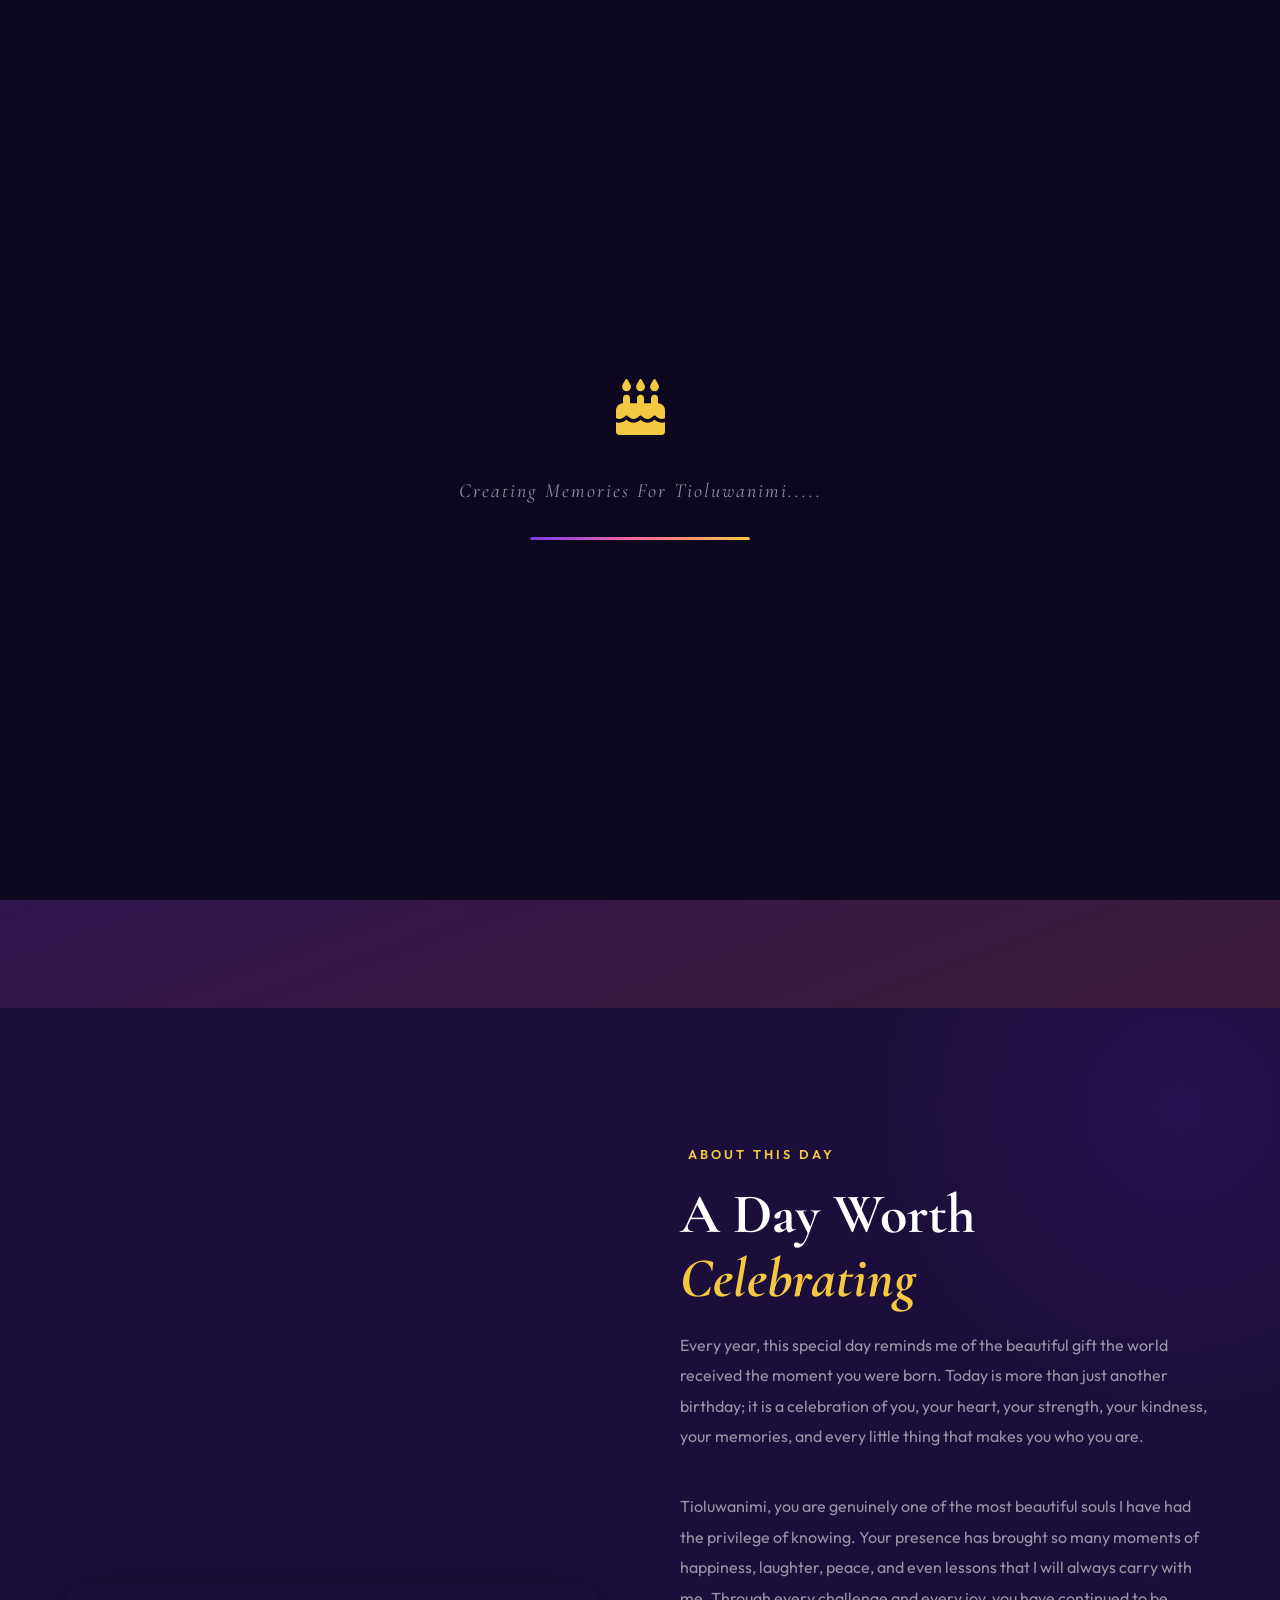
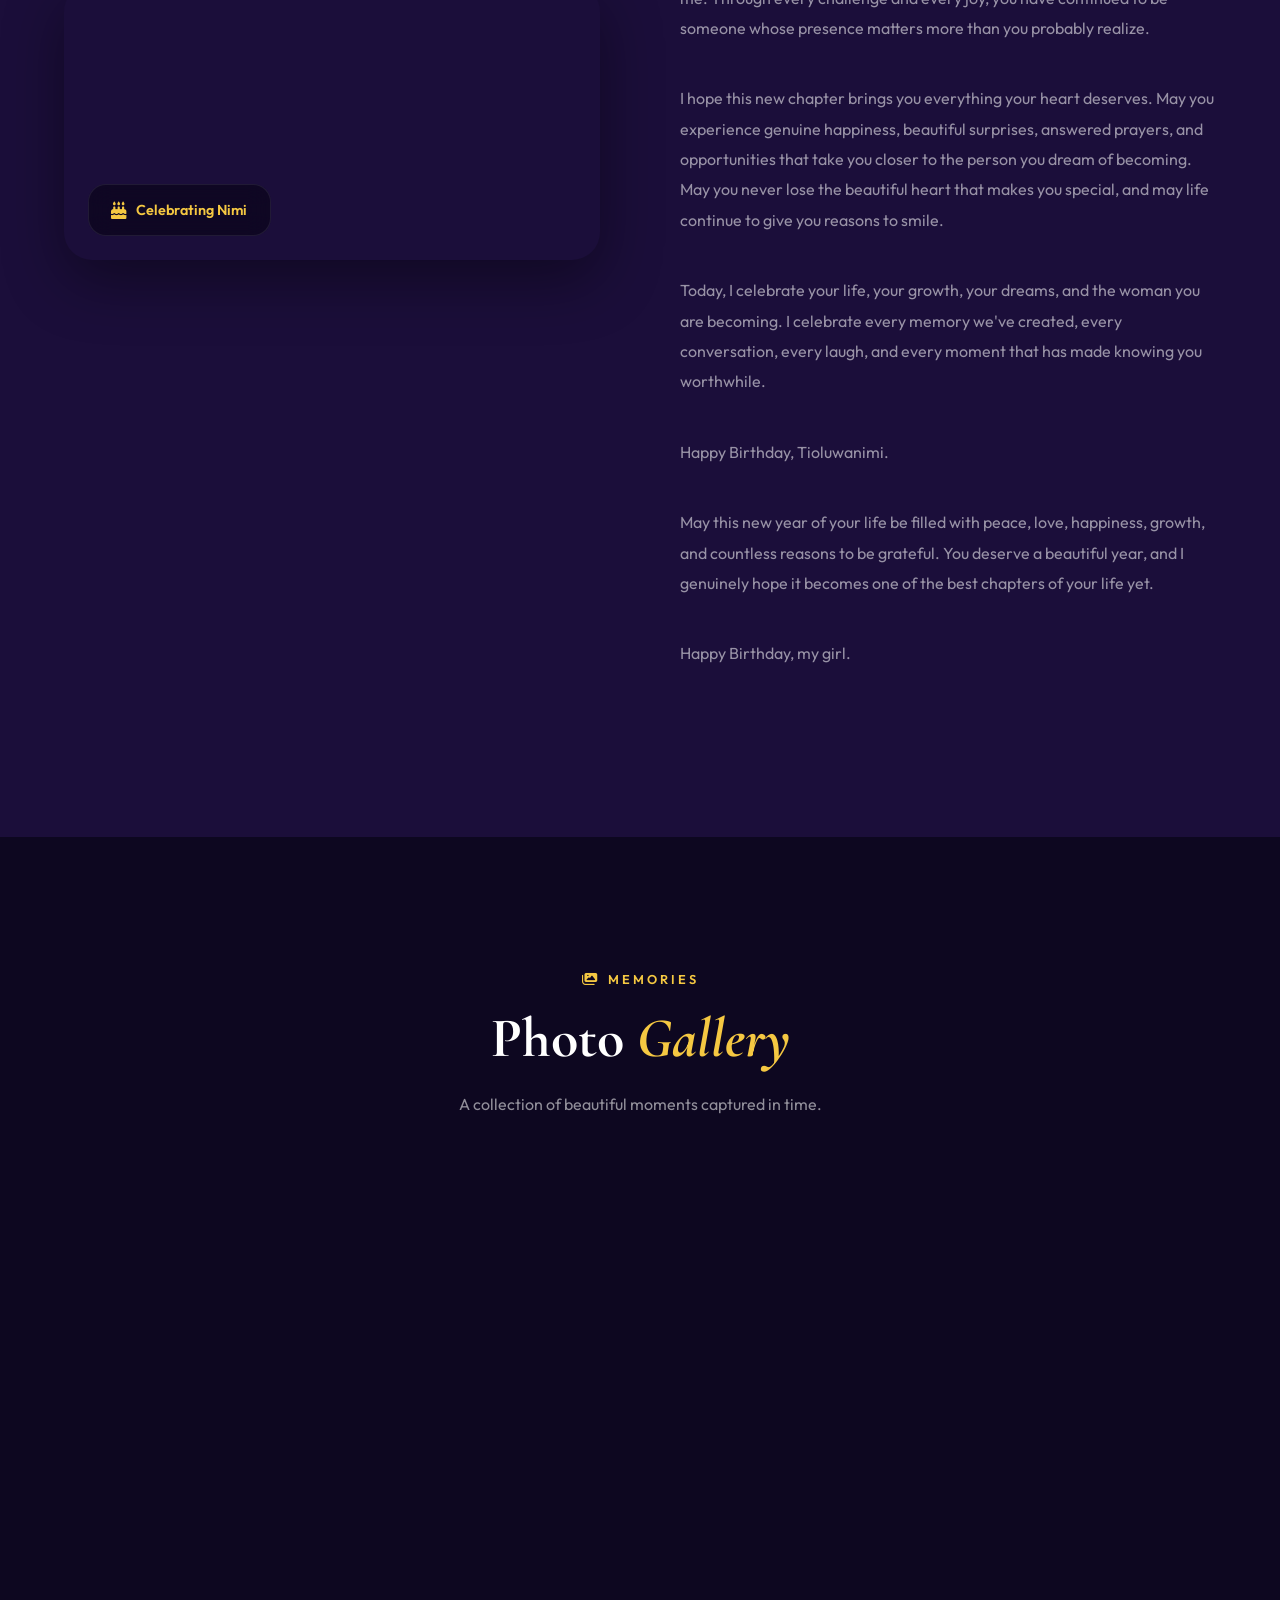
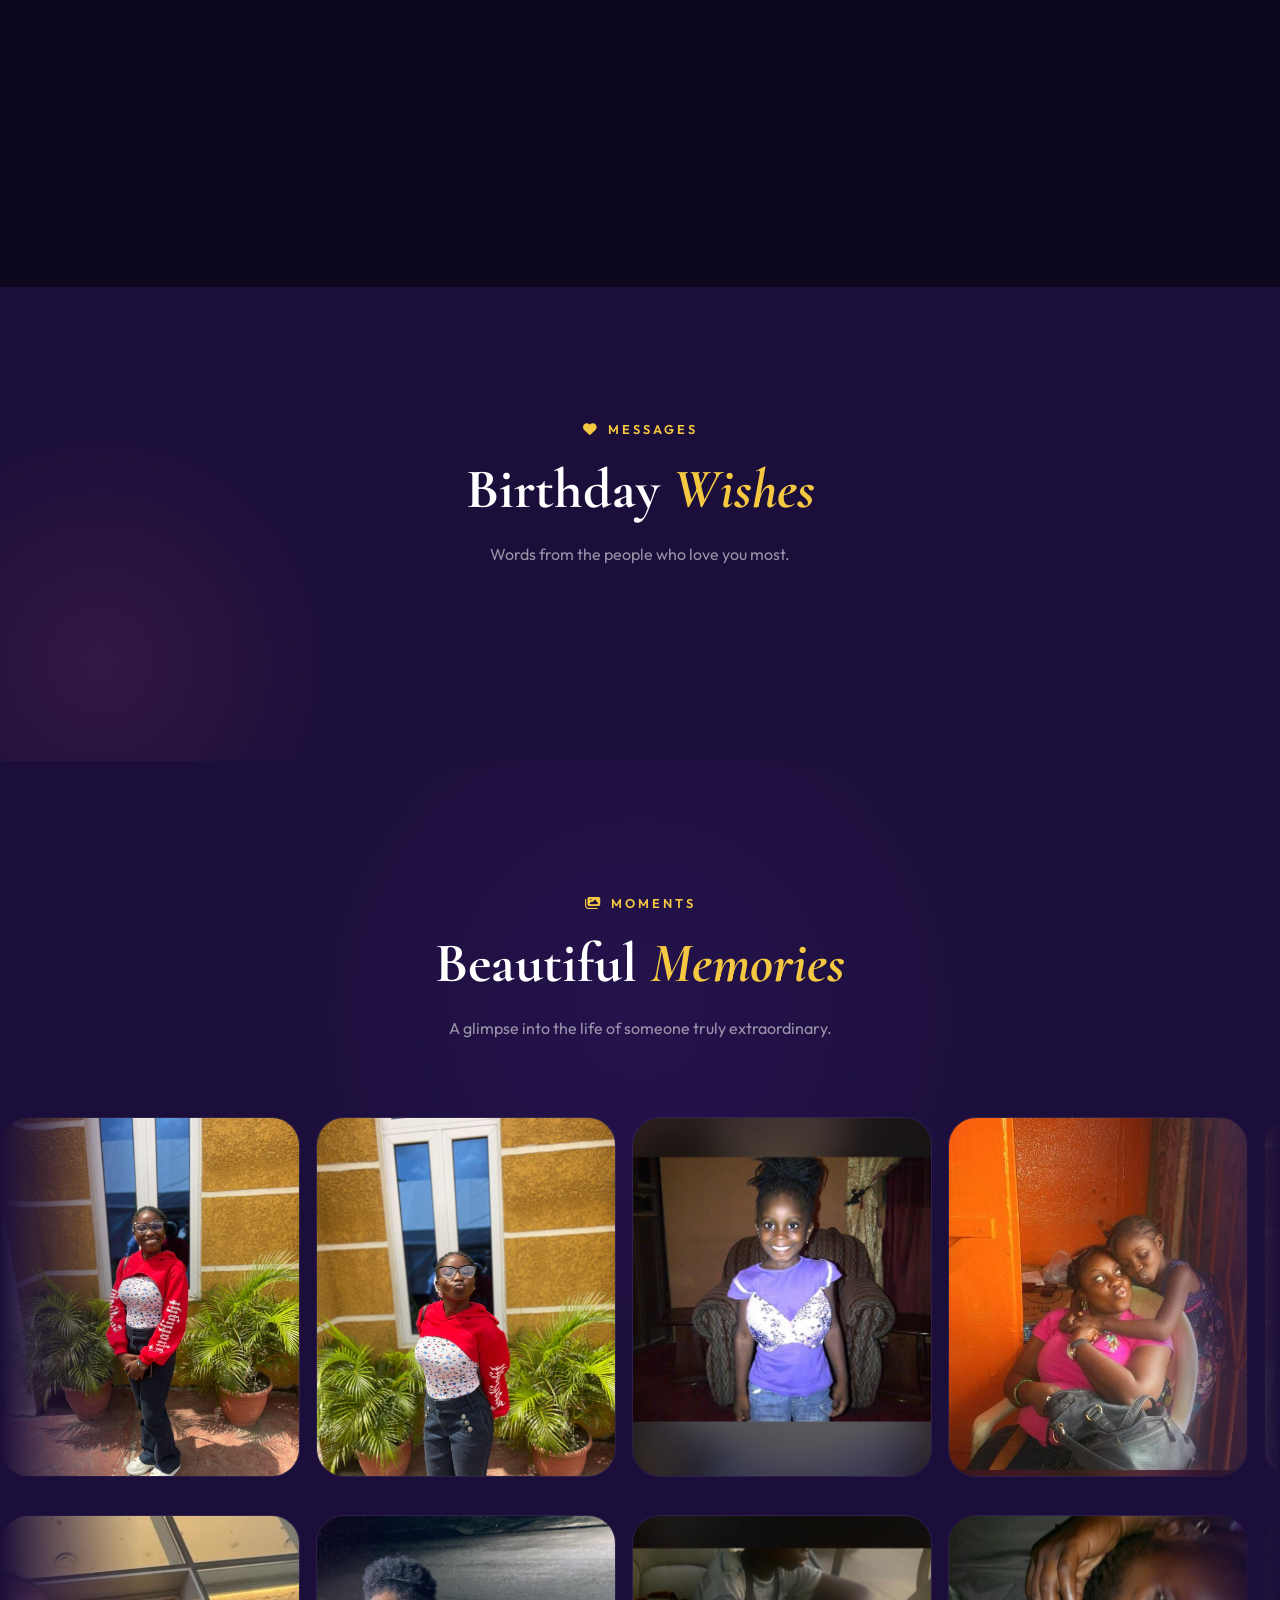
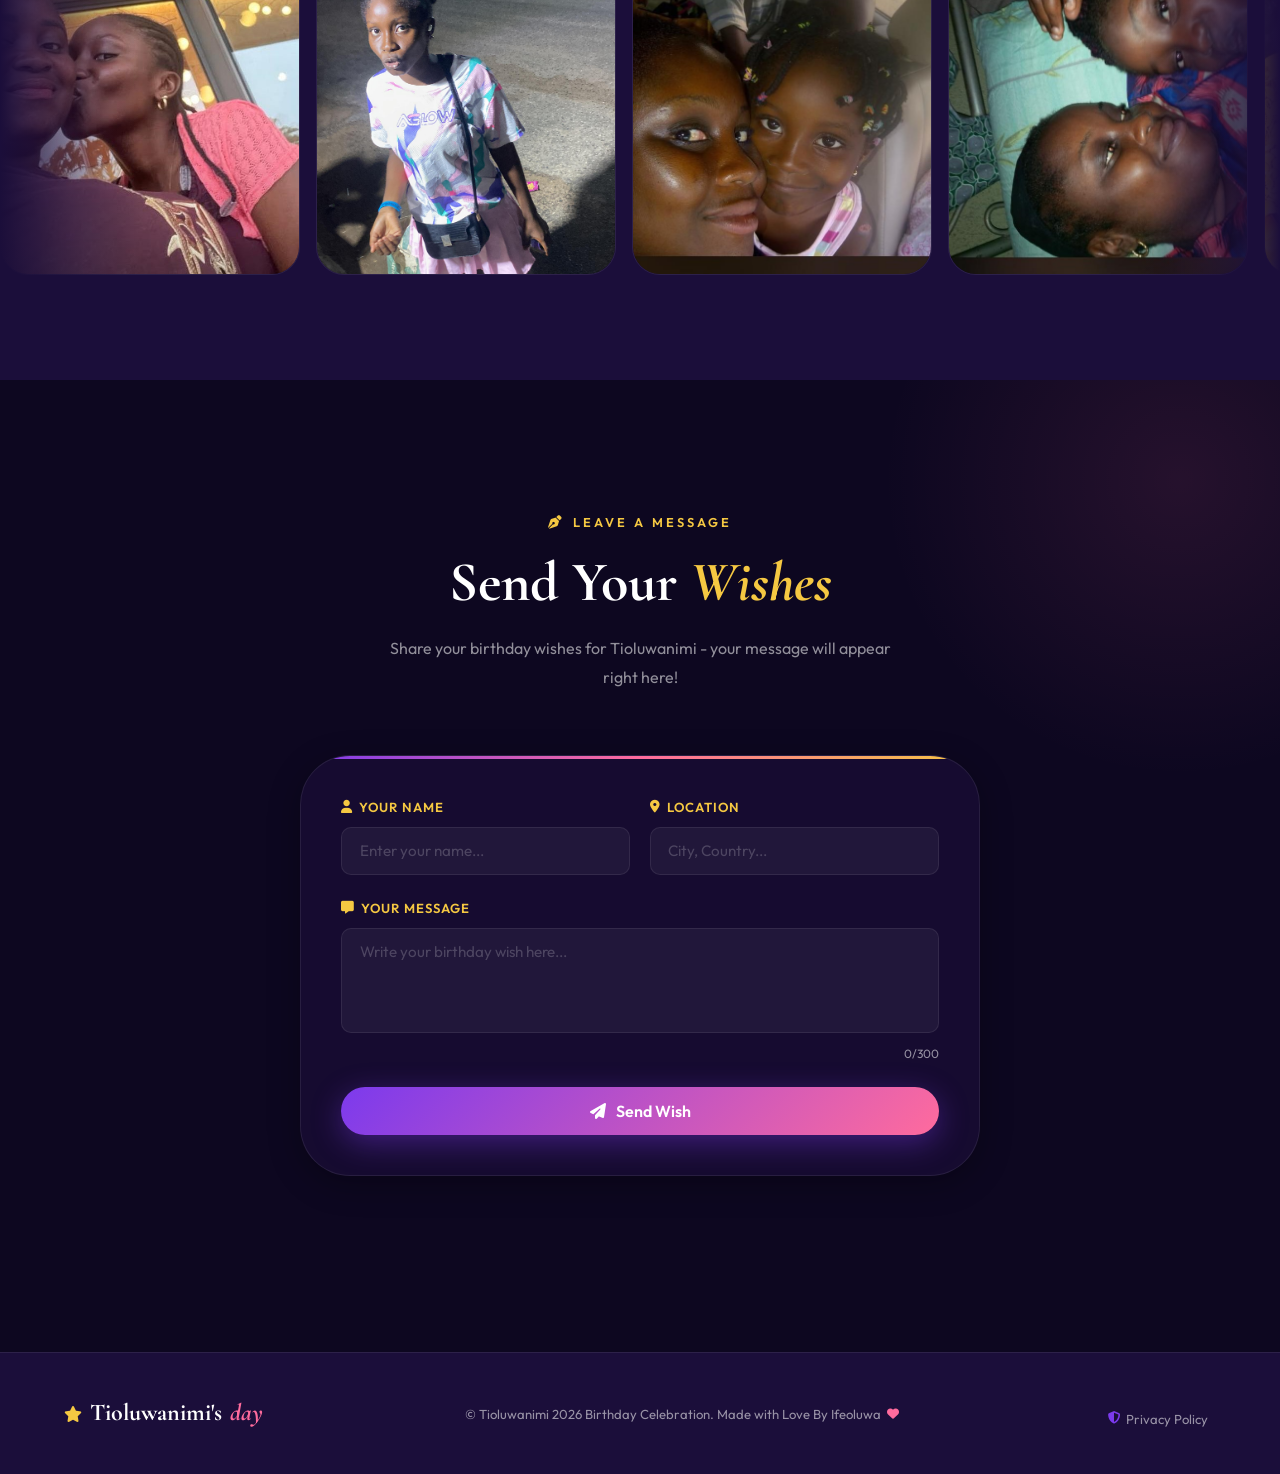
==== index.html @ ea1a3b4f "Initial commit - Tioluwanimi HBD site" ====
﻿<!DOCTYPE html>
<html lang="en">
  <head>
    <meta charset="UTF-8" />
    <meta name="viewport" content="width=device-width, initial-scale=1.0" />
    <title>Happy Birthday Ayinke</title>

    <!-- Google Fonts -->
    <link rel="preconnect" href="https://fonts.googleapis.com" />
    <link rel="preconnect" href="https://fonts.gstatic.com" crossorigin />
    <link
      href="https://fonts.googleapis.com/css2?family=Cormorant+Garamond:ital,wght@0,300;0,400;0,600;0,700;1,400;1,600&family=Outfit:wght@300;400;500;600;700&display=swap"
      rel="stylesheet"
    />

    <!-- Font Awesome Icons -->
    <link
      rel="stylesheet"
      href="https://cdnjs.cloudflare.com/ajax/libs/font-awesome/6.5.1/css/all.min.css"
    />

    <!-- Your CSS -->
    <link rel="stylesheet" href="style.css" />
  </head>

  <body>

    <!-- ============================================================
         SECRET MESSAGE MODAL
    ============================================================ -->
    <div class="secret-backdrop" id="secretBackdrop" onclick="closeSecretModal()"></div>

    <!-- ============================================================
         PRIVACY POLICY MODAL
    ============================================================ -->
    <div class="secret-backdrop" id="privacyBackdrop" onclick="closePrivacyModal()"></div>

    <div class="privacy-modal" id="privacyModal" role="dialog" aria-modal="true" aria-label="Privacy Policy">
      <button class="secret-close" onclick="closePrivacyModal()" aria-label="Close Privacy Policy">
        <i class="fa-solid fa-xmark"></i>
      </button>

      <div class="privacy-header">
        <div class="privacy-icon">
          <i class="fa-solid fa-shield-halved"></i>
        </div>
        <h2 class="privacy-title">Privacy Policy</h2>
        <p class="privacy-subtitle">Last updated: June 9, 2025</p>
      </div>

      <div class="privacy-body">

        <div class="privacy-section">
          <p>This Privacy Policy describes how <strong>Tioluwanimi</strong> ("we") collects, uses, and protects your data on our website <a href="https://motunrayoonifade.netlify.app/" target="_blank" rel="noopener noreferrer">https://motunrayoonifade.netlify.app/</a>.</p>
        </div>

        <div class="privacy-section">
          <h3><i class="fa-solid fa-database"></i> 1. Data We Collect</h3>
          <p>We collect the following data: <strong>Name, Email, IP Address, Cookies.</strong></p>
        </div>

        <div class="privacy-section">
          <h3><i class="fa-solid fa-chart-bar"></i> 2. Use of Data</h3>
          <p>Collected data is used to provide services, improve the website, and for analytics purposes.</p>
        </div>

        <div class="privacy-section">
          <h3><i class="fa-solid fa-shield-halved"></i> 3. Data Protection</h3>
          <p>We implement technical and organizational measures to protect your data.</p>
        </div>

        <div class="privacy-section">
          <h3><i class="fa-solid fa-handshake"></i> 4. Sharing Data with Third Parties</h3>
          <p>We do not share your data with third parties, except as required by law.</p>
        </div>

        <div class="privacy-section">
          <h3><i class="fa-solid fa-user-shield"></i> 5. Your Rights</h3>
          <p>You may request access, correction, or deletion of your data by contacting us at: <a href="mailto:onifadeoluwademilade2006@gmail.com">onifadeoluwademilade2006@gmail.com</a>.</p>
        </div>

        <div class="privacy-section">
          <h3><i class="fa-solid fa-envelope"></i> 6. Contact Us</h3>
          <p>If you have any questions, please contact us at: <a href="mailto:onifadeoluwademilade2006@gmail.com">onifadeoluwademilade2006@gmail.com</a>.</p>
        </div>

      </div>

      <div class="privacy-footer">
        <button class="btn-primary" onclick="closePrivacyModal()">
          <i class="fa-solid fa-check"></i> I Understand
        </button>
      </div>
    </div>

    <div class="secret-modal" id="secretModal">

      <!-- Step 1 - Password Screen -->
      <div class="secret-step" id="stepPassword">
        <button class="secret-close" onclick="closeSecretModal()">
          <i class="fa-solid fa-xmark"></i>
        </button>

        <div class="secret-lock-icon">
          <i class="fa-solid fa-lock"></i>
        </div>

        <h3 class="secret-title">Secret Message</h3>
        <p class="secret-subtitle">
          This message is protected. Enter the password to reveal it.
        </p>

        <div class="secret-input-group">
          <div class="secret-input-wrapper">
            <i class="fa-solid fa-key"></i>
            <input
              type="password"
              id="passwordInput"
              class="secret-input"
              placeholder="Enter password..."
              onkeydown="if(event.key==='Enter') checkPassword()"
            />
            <button class="toggle-pw" id="togglePw" onclick="togglePassword()">
              <i class="fa-solid fa-eye" id="eyeIcon"></i>
            </button>
          </div>
          <p class="secret-error" id="secretError">
            <i class="fa-solid fa-circle-exclamation"></i> Incorrect password. Try again.<br/>
            <i class="fa-solid fa-lightbulb" style="color:var(--gold);font-size:0.8rem;"></i>
            <em style="font-size:0.82rem;color:rgba(255,255,255,0.55);">Hint: A very sweet name for a very sweet Girl <i class="fa-solid fa-face-grin-squint-tears"></i> <i class="fa-solid fa-heart" style="color:var(--gold);"></i></em>
          </p>
        </div>

        <button class="btn-primary secret-submit" onclick="checkPassword()">
          <i class="fa-solid fa-unlock"></i> Unlock Message
        </button>
      </div>

      <!-- Step 2 - Message Screen -->
      <div class="secret-step hidden" id="stepMessage">
        <button class="secret-close" onclick="closeSecretModal()">
          <i class="fa-solid fa-xmark"></i>
        </button>

        <div class="secret-confetti" id="confettiArea"></div>

        <div class="secret-unlocked-icon">
          <i class="fa-solid fa-lock-open"></i>
        </div>

        <p class="secret-from">
          <i class="fa-solid fa-star"></i> A Message Just For You
        </p>

        <h2 class="secret-message-title">Happy Birthday, Tioluwanimi ❤️</h2>

        <div class="secret-divider"></div>

        <p class="secret-message-body">
          Tioluwanimi,
        </p>

        <p class="secret-message-body">
          I don't know if you'll ever fully understand how much you mean to me, but I hope you do someday.
        </p>

        <p class="secret-message-body">
          Today is your birthday, and despite everything that may have changed between us, I couldn't let this day pass without saying something. You are still someone incredibly important to me, and the memories we've created together will always have a special place in my heart.
        </p>

        <p class="secret-message-body">
          I know things aren't exactly where I would want them to be right now. Maybe you don't want to talk to me, maybe you need your space, and I respect that. I won't pretend that it doesn't hurt, because it does. But even through all of that, one thing hasn't changed: I still care about you deeply.
        </p>

        <p class="secret-message-body">
          I still find myself hoping you're okay. I still want to see you happy. I still pray that things work out for you, that your dreams come true, and that this new chapter of your life brings you peace, growth, and beautiful moments.
        </p>

        <p class="secret-message-body">
          I miss the person I could talk to about everything. I miss the random conversations, the laughter, the little moments that probably didn't seem like much at the time. But looking back, those little moments are some of the ones I treasure most.
        </p>

        <p class="secret-message-body">
          I don't know what the future holds for us, and I'm not writing this expecting anything from you. I just wanted you to know that what I felt for you was real, and honestly, a part of me still loves you.
        </p>

        <p class="secret-message-body">
          Maybe someday things will make more sense. Maybe we'll find our way back to talking. Maybe life will take us in completely different directions. Whatever happens, I'll always be grateful that I met you and that, for a while, I got to call you mine.
        </p>

        <p class="secret-message-body">
          So today, forget everything else for a moment and just celebrate you.
        </p>

        <p class="secret-message-body">
          May God bless you with good health, peace of mind, genuine happiness, success, and everything you've been praying for. May you grow into the woman you've always wanted to become, and may this new year of your life be kinder to you than the last.
        </p>

        <p class="secret-message-body">
          Happy Birthday, Tioluwanimi. ❤️
        </p>

        <p class="secret-message-body">
          I hope you smile a lot today.<br/>
          I hope you feel loved.<br/>
          I hope you feel appreciated.<br/>
          And I hope, even for a moment, you remember that somewhere out here, there is someone who genuinely wishes the very best for you.
        </p>

        <p class="secret-message-body">
          Happy birthday, birthday girl. ❤️
        </p>

        <div class="secret-signature">
          <i class="fa-solid fa-heart"></i>
          <span>With love, always. Ife</span>
        </div>

        <button class="btn-primary secret-relock" onclick="closeSecretModal()">
          <i class="fa-solid fa-door-open"></i> Close Message
        </button>
      </div>

    </div>

    <!-- ============================================================
         LOADER
    ============================================================ -->
    <div id="loader">
      <div class="loader-icon">
        <i class="fa-solid fa-cake-candles"></i>
      </div>
      <p class="loader-text">Creating Memories For Tioluwanimi.....</p>
      <div class="loader-bar">
        <div class="loader-bar-fill"></div>
      </div>
    </div>

    <!-- ============================================================
         NAVBAR
    ============================================================ -->
    <nav id="navbar">
      <a href="#hero" class="nav-logo">
        <i class="fa-solid fa-star"></i> Tioluwanimi's <span>Birthday</span>
      </a>

      <ul class="nav-links">
        <li><a href="#hero">Home</a></li>
        <li><a href="#about">About</a></li>
        <li><a href="#gallery">Gallery</a></li>
        <li><a href="#wishes">Wishes</a></li>
        <li><a href="#gifts">Memories</a></li>
        <li><a href="#send-wish">Send Wish</a></li>

      </ul>

      <button class="hamburger" id="hamburger" aria-label="Open Menu">
        <span></span>
        <span></span>
        <span></span>
      </button>
    </nav>

    <!-- Mobile Menu -->
    <div class="mobile-menu" id="mobileMenu">
      <button class="mobile-close" id="mobileClose" aria-label="Close Menu">
        <i class="fa-solid fa-xmark"></i>
      </button>
      <a href="#hero"    onclick="closeMobile()"><i class="fa-solid fa-house"></i> Home</a>
      <a href="#about"   onclick="closeMobile()"><i class="fa-solid fa-user"></i> About</a>
      <a href="#gallery" onclick="closeMobile()"><i class="fa-solid fa-images"></i> Gallery</a>
      <a href="#wishes"  onclick="closeMobile()"><i class="fa-solid fa-heart"></i> Wishes</a>
      <a href="#gifts"   onclick="closeMobile()"><i class="fa-solid fa-tree"></i> Memories</a>
      <a href="#send-wish" onclick="closeMobile()"><i class="fa-solid fa-pen-nib"></i> Send Wish</a>

    </div>

    <!-- ============================================================
         HERO SECTION
    ============================================================ -->
    <section class="hero" id="hero">
      <div class="hero-bg"></div>
      <div class="hero-overlay"></div>

      <div class="hero-content">
        <div class="hero-badge reveal">
          <i class="fa-solid fa-certificate"></i>
          <span>Special Celebration</span>
        </div>

        <h1 class="hero-title reveal">
          Happy <br />
          <em>Birthday Tioluwanimi</em>
        </h1>

        <p class="hero-subtitle reveal">
          Today is all about you. Your smile, your heart, your beautiful soul, and every little thing that makes you Tioluwnimi. Happy Birthday
        </p>

        <div class="hero-date reveal">
          <i class="fa-regular fa-calendar-days"></i>
          <span>October 8, 2026</span>
        </div>

        <div class="hero-cta reveal">
          <a href="#about" class="btn-primary">
            <i class="fa-solid fa-gift"></i> Explore the Day
          </a>
          <button class="btn-ghost" id="secretBtn" onclick="openSecretModal()">
            <i class="fa-solid fa-lock"></i> Secret Message
          </button>
        </div>
      </div>
    </section>

    <!-- ============================================================
         ABOUT SECTION
    ============================================================ -->
    <section class="about" id="about">
      <div class="container">
        <div class="about-grid">

          <div class="about-image reveal-left">
            <div class="about-img-wrapper">
              <video
                src="her.2.mov"
                autoplay
                muted
                loop
                playsinline
                style="width:100%; height:100%; object-fit:cover; border-radius:inherit;"
              ></video>
              <div class="about-img-badge">
                <i class="fa-solid fa-cake-candles"></i>
                <span>Celebrating Nimi</span>
              </div>
            </div>
          </div>

          <div class="about-text reveal-right">
            <p class="section-label">
              <i class="fa-solid fa-sparkles"></i> About This Day
            </p>
            <h2 class="section-title">A Day Worth <em>Celebrating</em></h2>
            <p class="about-desc">
              Every year, this special day reminds me of the beautiful gift the world received the moment you were born. Today is more than just another birthday; it is a celebration of you, your heart, your strength, your kindness, your memories, and every little thing that makes you who you are.
            </p>
            <p class="about-desc">
              Tioluwanimi, you are genuinely one of the most beautiful souls I have had the privilege of knowing. Your presence has brought so many moments of happiness, laughter, peace, and even lessons that I will always carry with me. Through every challenge and every joy, you have continued to be someone whose presence matters more than you probably realize.
            </p>
            <p class="about-desc">
              I hope this new chapter brings you everything your heart deserves. May you experience genuine happiness, beautiful surprises, answered prayers, and opportunities that take you closer to the person you dream of becoming. May you never lose the beautiful heart that makes you special, and may life continue to give you reasons to smile.
            </p>
            <p class="about-desc">
              Today, I celebrate your life, your growth, your dreams, and the woman you are becoming. I celebrate every memory we've created, every conversation, every laugh, and every moment that has made knowing you worthwhile.
            </p>
            <p class="about-desc">
              Happy Birthday, Tioluwanimi.
            </p>
            <p class="about-desc">
              May this new year of your life be filled with peace, love, happiness, growth, and countless reasons to be grateful. You deserve a beautiful year, and I genuinely hope it becomes one of the best chapters of your life yet.
            </p>
            <p class="about-desc">
              Happy Birthday, my girl.
            </p>
          </div>

        </div>
      </div>
    </section>

    <!-- ============================================================
         GALLERY SECTION
    ============================================================ -->
    <section class="gallery" id="gallery">
      <div class="container">
        <div class="section-header reveal">
          <p class="section-label">
            <i class="fa-solid fa-images"></i> Memories
          </p>
          <h2 class="section-title">Photo <em>Gallery</em></h2>
          <p class="section-desc">A collection of beautiful moments captured in time.</p>
        </div>

        <div class="gallery-grid">

          <!-- Video items -->
          <div class="gallery-item reveal" data-index="7">
            <video src="her.1.mp4" autoplay muted loop playsinline style="width:100%;height:100%;object-fit:cover;display:block;"></video>
            <div class="gallery-overlay">
              <i class="fa-solid fa-circle-play"></i>
            </div>
          </div>

          <div class="gallery-item reveal" data-index="8">
            <video src="her.2.mov" autoplay muted loop playsinline style="width:100%;height:100%;object-fit:cover;display:block;"></video>
            <div class="gallery-overlay">
              <i class="fa-solid fa-circle-play"></i>
            </div>
          </div>

          <div class="gallery-item reveal" data-index="9">
            <video src="her.3.mp4" autoplay muted loop playsinline style="width:100%;height:100%;object-fit:cover;display:block;"></video>
            <div class="gallery-overlay">
              <i class="fa-solid fa-circle-play"></i>
            </div>
          </div>

          <div class="gallery-item reveal" data-index="10">
            <video src="her.4.mp4" autoplay muted loop playsinline style="width:100%;height:100%;object-fit:cover;display:block;"></video>
            <div class="gallery-overlay">
              <i class="fa-solid fa-circle-play"></i>
            </div>
          </div>

          <div class="gallery-item reveal" data-index="11">
            <video src="her.5.mp4" autoplay muted loop playsinline style="width:100%;height:100%;object-fit:cover;display:block;"></video>
            <div class="gallery-overlay">
              <i class="fa-solid fa-circle-play"></i>
            </div>
          </div>

          <div class="gallery-item reveal" data-index="12">
            <video src="her.6.mp4" autoplay muted loop playsinline style="width:100%;height:100%;object-fit:cover;display:block;"></video>
            <div class="gallery-overlay">
              <i class="fa-solid fa-circle-play"></i>
            </div>
          </div>
        </div>
      </div>
    </section>

    <!-- ============================================================
         WISHES SECTION
    ============================================================ -->
    <section class="wishes" id="wishes">
      <div class="container">
        <div class="section-header reveal">
          <p class="section-label">
            <i class="fa-solid fa-heart"></i> Messages
          </p>
          <h2 class="section-title">Birthday <em>Wishes</em></h2>
          <p class="section-desc">Words from the people who love you most.</p>
        </div>

        <!-- Wishes render here automatically -->
        <div class="wishes-grid" id="wishesDisplayGrid"></div>

      </div>
    </section>

    <!-- ============================================================
     PHOTO MARQUEE SECTION
============================================================ -->
<section class="gifts" id="gifts">
  <div class="container">
    <div class="section-header reveal">
      <p class="section-label">
        <i class="fa-solid fa-images"></i> Moments
      </p>
      <h2 class="section-title">Beautiful <em>Memories</em></h2>
      <p class="section-desc">
        A glimpse into the life of someone truly extraordinary.
      </p>
    </div>
  </div>

  <!-- ROW 1 - scrolls left -->
  <div class="marquee-wrapper">
    <div class="marquee-track marquee-left">
      <div class="marquee-photo"><img src="nimi.1.jpeg" alt="Nimi" /></div>
      <div class="marquee-photo"><img src="nimi.2.jpeg" alt="Nimi" /></div>
      <div class="marquee-photo"><img src="nimi.3.jpeg" alt="Nimi" /></div>
      <div class="marquee-photo"><img src="nimi.4.jpeg" alt="Nimi" /></div>
      <div class="marquee-photo"><img src="nimi.5.jpeg" alt="Nimi" /></div>
      <div class="marquee-photo"><img src="nimi.6.jpeg" alt="Nimi" /></div>
      <div class="marquee-photo"><img src="nimi.7.jpeg" alt="Nimi" /></div>
      <div class="marquee-photo"><img src="nimi.8.jpeg" alt="Nimi" /></div>
      <!-- Duplicates for seamless loop -->
      <div class="marquee-photo"><img src="nimi.1.jpeg" alt="Nimi" /></div>
      <div class="marquee-photo"><img src="nimi.2.jpeg" alt="Nimi" /></div>
      <div class="marquee-photo"><img src="nimi.3.jpeg" alt="Nimi" /></div>
      <div class="marquee-photo"><img src="nimi.4.jpeg" alt="Nimi" /></div>
      <div class="marquee-photo"><img src="nimi.5.jpeg" alt="Nimi" /></div>
      <div class="marquee-photo"><img src="nimi.6.jpeg" alt="Nimi" /></div>
      <div class="marquee-photo"><img src="nimi.7.jpeg" alt="Nimi" /></div>
      <div class="marquee-photo"><img src="nimi.8.jpeg" alt="Nimi" /></div>
    </div>
  </div>

  <!-- ROW 2 - scrolls right -->
  <div class="marquee-wrapper" style="margin-top: 1.2rem;">
    <div class="marquee-track marquee-right">
      <div class="marquee-photo"><img src="nimi.9.jpeg" alt="Nimi" /></div>
      <div class="marquee-photo"><img src="nimi.10.jpeg" alt="Nimi" /></div>
      <div class="marquee-photo"><img src="nimi.11.jpeg" alt="Nimi" /></div>
      <div class="marquee-photo"><img src="nimi.13.jpeg" alt="Nimi" /></div>
      <div class="marquee-photo"><img src="nimi.14.jpeg" alt="Nimi" /></div>
      <div class="marquee-photo"><img src="nimi.15.jpeg" alt="Nimi" /></div>
      <div class="marquee-photo"><img src="nimi..jpeg" alt="Nimi" /></div>
      <!-- Duplicates for seamless loop -->
      <div class="marquee-photo"><img src="nimi.9.jpeg" alt="Nimi" /></div>
      <div class="marquee-photo"><img src="nimi.10.jpeg" alt="Nimi" /></div>
      <div class="marquee-photo"><img src="nimi.11.jpeg" alt="Nimi" /></div>
      <div class="marquee-photo"><img src="nimi.13.jpeg" alt="Nimi" /></div>
      <div class="marquee-photo"><img src="nimi.14.jpeg" alt="Nimi" /></div>
      <div class="marquee-photo"><img src="nimi.15.jpeg" alt="Nimi" /></div>
      <div class="marquee-photo"><img src="nimi..jpeg" alt="Nimi" /></div>
    </div>
  </div>

</section>

    <!-- ============================================================
         SEND A WISH SECTION
    ============================================================ -->
    <section class="send-wish-section" id="send-wish">
      <div class="container">
        <div class="section-header reveal">
          <p class="section-label">
            <i class="fa-solid fa-pen-nib"></i> Leave a Message
          </p>
          <h2 class="section-title">Send Your <em>Wishes</em></h2>
          <p class="section-desc">Share your birthday wishes for Tioluwanimi - your message will appear right here!</p>
        </div>

        <!-- Wish Submission Form -->
        <div class="wish-form-wrapper reveal">
          <form class="wish-form" id="wishForm" onsubmit="submitWish(event)">
            <div class="wish-form-row">
              <div class="wish-form-group">
                <label for="wishName"><i class="fa-solid fa-user"></i> Your Name</label>
                <input type="text" id="wishName" placeholder="Enter your name..." required maxlength="50" />
              </div>
              <div class="wish-form-group">
                <label for="wishLocation"><i class="fa-solid fa-location-dot"></i> Location</label>
                <input type="text" id="wishLocation" placeholder="City, Country..." maxlength="50" />
              </div>
            </div>
            <div class="wish-form-group">
              <label for="wishMessage"><i class="fa-solid fa-message"></i> Your Message</label>
              <textarea id="wishMessage" placeholder="Write your birthday wish here..." required maxlength="300" rows="4" oninput="updateCharCount()"></textarea>
              <span class="char-count"><span id="charCount">0</span>/300</span>
            </div>
            <button type="submit" class="btn-primary wish-submit-btn" id="wishSubmitBtn">
              <i class="fa-solid fa-paper-plane"></i> Send Wish
            </button>
          </form>
        </div>
      </div>
    </section>

    <!-- ============================================================
         TOAST NOTIFICATION
    ============================================================ -->
    <div class="wish-toast" id="wishToast">
      <i class="fa-solid fa-circle-check"></i>
      <span>Your wish has been sent!</span>
    </div>


    <!-- ============================================================
         FOOTER
    ============================================================ -->
    <footer class="footer">
      <div class="container">
        <div class="footer-inner">
          <p class="footer-logo">
            <i class="fa-solid fa-star"></i> Tioluwanimi's<span>day</span>
          </p>

          <p class="footer-copy">
            &copy; Tioluwanimi  2026 Birthday Celebration. Made with Love By Ifeoluwa
            <i class="fa-solid fa-heart"></i>
          </p>
          <p class="footer-privacy">
            <button class="privacy-link" id="privacyPolicyBtn" onclick="openPrivacyModal()">
              <i class="fa-solid fa-shield-halved"></i> Privacy Policy
            </button>
          </p>
        </div>
      </div>
    </footer>

    <!-- ============================================================
         LIGHTBOX
    ============================================================ -->
    <div class="lightbox" id="lightbox">
      <button class="lightbox-close" id="lightboxClose" aria-label="Close">
        <i class="fa-solid fa-xmark"></i>
      </button>
      <button class="lightbox-prev" id="lightboxPrev" aria-label="Previous">
        <i class="fa-solid fa-chevron-left"></i>
      </button>
      <button class="lightbox-next" id="lightboxNext" aria-label="Next">
        <i class="fa-solid fa-chevron-right"></i>
      </button>
      <div class="lightbox-img-wrapper">
        <img id="lightboxImg" src="" alt="Gallery" />
      </div>
    </div>
    <div class="lightbox-backdrop" id="lightboxBackdrop"></div>

    <!-- ============================================================
         VIDEO LIGHTBOX MODAL
    ============================================================ -->
    <div class="video-lightbox" id="videoLightbox">
      <div class="video-lightbox-backdrop" id="videoLightboxBackdrop"></div>
      <div class="video-lightbox-inner">
        <button class="video-lightbox-close" id="videoLightboxClose" aria-label="Close video">
          <i class="fa-solid fa-xmark"></i>
        </button>
        <video
          id="videoLightboxPlayer"
          controls
          autoplay
          playsinline
          style="max-width:100%; max-height:80vh; border-radius:12px; display:block;"
        ></video>
      </div>
    </div>

    <!-- Back to Top Button -->
    <button class="back-to-top" id="backToTop" aria-label="Back to top">
      <i class="fa-solid fa-chevron-up"></i>
    </button>

    <script src="script.js?v=2"></script>
    <script>
      function openPrivacyModal() {
        document.getElementById('privacyModal').classList.add('active');
        document.getElementById('privacyBackdrop').classList.add('active');
        document.body.style.overflow = 'hidden';
      }
      function closePrivacyModal() {
        document.getElementById('privacyModal').classList.remove('active');
        document.getElementById('privacyBackdrop').classList.remove('active');
        document.body.style.overflow = '';
      }
      document.addEventListener('keydown', function(e) {
        if (e.key === 'Escape') closePrivacyModal();
      });
    </script>

  </body>
</html>
---- style.css ----
﻿/* ============================================================   ROOT & RESET============================================================ */:root {  --gold:        #F5C842;  --gold-light:  #FFE88A;  --rose:        #FF6B9D;  --rose-dark:   #E0427A;  --cream:       #FFF6ED;  --deep:        #0D0720;  --deep-mid:    #1B0E3A;  --deep-card:   #160B30;  --purple:      #7C3AED;  --violet:      #A855F7;  --blush:       #FBBFCA;  --white:       #FFFFFF;  --text-muted:  rgba(255, 255, 255, 0.55);  --border:      rgba(255, 255, 255, 0.08);  --radius-sm:   10px;  --radius-md:   18px;  --radius-lg:   28px;  --radius-xl:   50px;  --transition:  cubic-bezier(0.25, 0.46, 0.45, 0.94);  --shadow:      0 20px 60px rgba(0, 0, 0, 0.4);  --shadow-card: 0 8px 32px rgba(0, 0, 0, 0.3);}*, *::before, *::after {  box-sizing: border-box;  margin: 0;  padding: 0;}html { scroll-behavior: smooth; font-size: 16px; }body {  font-family: 'Outfit', sans-serif;  background: var(--deep);  color: var(--white);  overflow-x: hidden;  line-height: 1.7;}img { max-width: 100%; display: block; }a { text-decoration: none; color: inherit; }ul { list-style: none; }/* ============================================================   SCROLLBAR============================================================ */::-webkit-scrollbar { width: 5px; }::-webkit-scrollbar-track { background: var(--deep); }::-webkit-scrollbar-thumb {  background: linear-gradient(var(--purple), var(--rose));  border-radius: 10px;}/* ============================================================   CONTAINER============================================================ */.container {  width: 90%;  max-width: 1200px;  margin: 0 auto;}/* ============================================================   SHARED TYPOGRAPHY============================================================ */.section-label {  display: inline-flex;  align-items: center;  gap: 8px;  font-size: 0.8rem;  font-weight: 600;  letter-spacing: 3px;  text-transform: uppercase;  color: var(--gold);  margin-bottom: 1rem;}.section-label i { font-size: 0.85rem; }.section-title {  font-family: 'Cormorant Garamond', serif;  font-size: clamp(2.2rem, 5vw, 3.5rem);  font-weight: 700;  line-height: 1.15;  color: var(--white);  margin-bottom: 1.2rem;}.section-title em { font-style: italic; color: var(--gold); }.section-desc {  font-size: 1rem;  color: var(--text-muted);  max-width: 520px;  line-height: 1.8;}.section-header { text-align: center; margin-bottom: 4rem; }.section-header .section-desc { margin: 0 auto; }/* ============================================================   BUTTONS============================================================ */.btn-primary {  display: inline-flex;  align-items: center;  justify-content: center;  gap: 10px;  padding: 0.9rem 2rem;  background: linear-gradient(135deg, var(--purple), var(--rose));  color: var(--white);  font-family: 'Outfit', sans-serif;  font-size: 0.95rem;  font-weight: 600;  border-radius: var(--radius-xl);  border: none;  cursor: pointer;  text-decoration: none;  box-shadow: 0 8px 30px rgba(124, 58, 237, 0.4);  transition: transform 0.3s var(--transition),              box-shadow 0.3s var(--transition),              filter 0.3s ease;}.btn-primary:hover {  transform: translateY(-3px);  box-shadow: 0 14px 40px rgba(124, 58, 237, 0.6);  filter: brightness(1.15) saturate(1.2);  color: var(--white);}.btn-primary i,.btn-primary span { color: var(--white); position: relative; }.btn-ghost {  display: inline-flex;  align-items: center;  justify-content: center;  gap: 10px;  padding: 0.9rem 2rem;  background: transparent;  color: var(--white);  font-family: 'Outfit', sans-serif;  font-size: 0.95rem;  font-weight: 600;  border-radius: var(--radius-xl);  border: 1.5px solid rgba(255, 255, 255, 0.25);  cursor: pointer;  text-decoration: none;  transition: all 0.3s var(--transition);}.btn-ghost:hover {  border-color: var(--gold);  color: var(--gold);  transform: translateY(-3px);  background: rgba(245, 200, 66, 0.08);}.btn-full { width: 100%; justify-content: center; }/* ============================================================   LOADER============================================================ */#loader {  position: fixed;  inset: 0;  background: var(--deep);  display: flex;  flex-direction: column;  align-items: center;  justify-content: center;  z-index: 9999;  transition: opacity 0.7s ease, visibility 0.7s ease;}#loader.hidden {  opacity: 0;  visibility: hidden;  pointer-events: none;}.loader-icon {  font-size: 3.5rem;  color: var(--gold);  animation: loaderPulse 1s ease infinite alternate;}.loader-text {  font-family: 'Cormorant Garamond', serif;  font-size: 1.25rem;  font-style: italic;  color: var(--text-muted);  margin-top: 1.2rem;  letter-spacing: 2px;  animation: fadeInOut 1.4s ease infinite alternate;}.loader-bar {  width: 220px;  height: 3px;  background: rgba(255, 255, 255, 0.08);  border-radius: 99px;  margin-top: 1.8rem;  overflow: hidden;}.loader-bar-fill {  height: 100%;  background: linear-gradient(90deg, var(--purple), var(--rose), var(--gold));  border-radius: 99px;  animation: loadBar 2s var(--transition) forwards;}@keyframes loaderPulse {  from { transform: scale(1); opacity: 0.7; }  to   { transform: scale(1.15); opacity: 1; }}@keyframes fadeInOut {  from { opacity: 0.3; }  to   { opacity: 0.9; }}@keyframes loadBar {  from { width: 0; }  to   { width: 100%; }}/* ============================================================   NAVBAR============================================================ */#navbar {  position: fixed;  top: 0; left: 0; right: 0;  z-index: 500;  padding: 1.2rem 5%;  display: flex;  align-items: center;  justify-content: space-between;  background: rgba(13, 7, 32, 0.55);  backdrop-filter: blur(20px);  -webkit-backdrop-filter: blur(20px);  border-bottom: 1px solid var(--border);  transform: translateY(-100%);  animation: slideDown 0.8s 2.3s var(--transition) forwards;  transition: background 0.3s ease, box-shadow 0.3s ease;}@keyframes slideDown { to { transform: translateY(0); } }#navbar.scrolled {  background: rgba(13, 7, 32, 0.92);  box-shadow: 0 4px 30px rgba(0, 0, 0, 0.4);}.nav-logo {  font-family: 'Cormorant Garamond', serif;  font-size: 1.6rem;  font-weight: 700;  color: var(--white);  display: flex;  align-items: center;  gap: 8px;  text-decoration: none;}.nav-logo i { color: var(--gold); font-size: 1.1rem; }.nav-logo span { color: var(--rose); font-style: italic; }.nav-links {  display: flex;  align-items: center;  gap: 2rem;}.nav-links a {  font-size: 0.9rem;  font-weight: 500;  color: var(--text-muted);  position: relative;  transition: color 0.3s ease;  text-decoration: none;}.nav-links a::after {  content: '';  position: absolute;  bottom: -5px; left: 0;  width: 0; height: 2px;  background: var(--gold);  border-radius: 2px;  transition: width 0.3s var(--transition);}.nav-links a:hover { color: var(--white); }.nav-links a:hover::after { width: 100%; }.hamburger {  display: none;  flex-direction: column;  gap: 5px;  background: none;  border: none;  cursor: pointer;  padding: 6px;  z-index: 600;}.hamburger span {  display: block;  width: 24px; height: 2px;  background: var(--white);  border-radius: 4px;  transition: all 0.35s ease;}.hamburger.active span:nth-child(1) { transform: translateY(7px) rotate(45deg); }.hamburger.active span:nth-child(2) { opacity: 0; transform: scaleX(0); }.hamburger.active span:nth-child(3) { transform: translateY(-7px) rotate(-45deg); }.mobile-menu {  position: fixed;  inset: 0;  background: var(--deep-mid);  z-index: 499;  display: flex;  flex-direction: column;  align-items: center;  justify-content: center;  gap: 2rem;  opacity: 0;  visibility: hidden;  transform: translateX(100%);  transition: all 0.45s var(--transition);}.mobile-menu.open {  opacity: 1;  visibility: visible;  transform: translateX(0);}.mobile-menu a {  font-family: 'Cormorant Garamond', serif;  font-size: 2.2rem;  font-weight: 600;  color: var(--white);  display: flex;  align-items: center;  gap: 14px;  transition: color 0.3s ease;  text-decoration: none;}.mobile-menu a i { font-size: 1.4rem; color: var(--gold); }.mobile-menu a:hover { color: var(--gold); }.mobile-close {  position: absolute;  top: 1.5rem; right: 5%;  background: none;  border: none;  color: var(--white);  font-size: 1.8rem;  cursor: pointer;  transition: color 0.3s, transform 0.3s;}.mobile-close:hover { color: var(--rose); transform: rotate(90deg); }/* ============================================================   HERO============================================================ */.hero {  min-height: 100vh;  position: relative;  display: flex;  align-items: center;  justify-content: center;  text-align: center;  padding: 8rem 5% 5rem;  overflow: hidden;}.hero-bg {  position: absolute;  inset: 0;  background-image: url('https://images.unsplash.com/photo-1558636508-e0db3814bd1d?w=1600&auto=format&fit=crop&q=80');  background-size: cover;  background-position: center 30%;  transform: scale(1.1);  animation: heroZoom 20s ease-in-out infinite alternate;  filter: brightness(0.3) saturate(1.3);}@keyframes heroZoom {  from { transform: scale(1.1); }  to   { transform: scale(1.2); }}.hero-overlay {  position: absolute;  inset: 0;  background: linear-gradient(    160deg,    rgba(13, 7, 32, 0.7) 0%,    rgba(124, 58, 237, 0.25) 50%,    rgba(255, 107, 157, 0.2) 100%  );}.hero-content {  position: relative;  z-index: 2;  max-width: 780px;}.hero-badge {  display: inline-flex;  align-items: center;  gap: 8px;  padding: 0.5rem 1.4rem;  background: rgba(245, 200, 66, 0.12);  border: 1px solid rgba(245, 200, 66, 0.35);  border-radius: var(--radius-xl);  color: var(--gold);  font-size: 0.8rem;  font-weight: 600;  letter-spacing: 2px;  text-transform: uppercase;  margin-bottom: 2rem;}.hero-title {  font-family: 'Cormorant Garamond', serif;  font-size: clamp(3.5rem, 10vw, 7rem);  font-weight: 700;  line-height: 1.08;  margin-bottom: 1.5rem;  color: var(--white);}.hero-title em {  display: block;  font-style: italic;  color: var(--gold);  -webkit-text-stroke: 1px var(--gold);}.hero-subtitle {  font-size: clamp(1rem, 2vw, 1.2rem);  color: rgba(255, 255, 255, 0.7);  max-width: 500px;  margin: 0 auto 2rem;  line-height: 1.8;}.hero-date {  display: inline-flex;  align-items: center;  gap: 10px;  font-size: 0.95rem;  color: var(--blush);  font-weight: 500;  letter-spacing: 1px;  margin-bottom: 2.5rem;  padding: 0.6rem 1.5rem;  background: rgba(251, 191, 202, 0.1);  border-radius: var(--radius-xl);  border: 1px solid rgba(251, 191, 202, 0.2);}.hero-cta {  display: flex;  align-items: center;  justify-content: center;  gap: 1.2rem;  flex-wrap: wrap;  margin-bottom: 4rem;}.hero-scroll {  display: flex;  flex-direction: column;  align-items: center;  gap: 8px;  color: var(--text-muted);  font-size: 0.8rem;  letter-spacing: 2px;  text-transform: uppercase;  animation: scrollBounce 2s ease infinite;}.hero-scroll i { font-size: 1rem; color: var(--gold); }@keyframes scrollBounce {  0%, 100% { transform: translateY(0); }  50%       { transform: translateY(8px); }}/* ============================================================   REVEAL ANIMATIONS============================================================ */.reveal,.reveal-left,.reveal-right {  opacity: 0;  transition: opacity 0.8s var(--transition),              transform 0.8s var(--transition);}.reveal       { transform: translateY(50px); }.reveal-left  { transform: translateX(-60px); }.reveal-right { transform: translateX(60px); }.reveal.visible,.reveal-left.visible,.reveal-right.visible {  opacity: 1;  transform: translate(0);}/* ============================================================   ABOUT============================================================ */.about {  padding: 8rem 0;  background: var(--deep-mid);  position: relative;  overflow: hidden;}.about::before {  content: '';  position: absolute;  top: -200px; right: -200px;  width: 600px; height: 600px;  background: radial-gradient(circle, rgba(124, 58, 237, 0.12) 0%, transparent 70%);  pointer-events: none;}.about-grid {  display: grid;  grid-template-columns: 1fr 1fr;  gap: 5rem;  align-items: center;}.about-img-wrapper {  position: relative;  border-radius: var(--radius-lg);  overflow: hidden;  box-shadow: var(--shadow);}.about-img-wrapper img {  width: 100%;  height: 520px;  object-fit: cover;  transition: transform 0.6s var(--transition);}.about-img-wrapper:hover img { transform: scale(1.05); }.about-img-badge {  position: absolute;  bottom: 1.5rem; left: 1.5rem;  background: rgba(13, 7, 32, 0.85);  backdrop-filter: blur(12px);  border: 1px solid var(--border);  padding: 0.8rem 1.4rem;  border-radius: var(--radius-md);  display: flex;  align-items: center;  gap: 10px;  color: var(--gold);  font-weight: 600;  font-size: 0.9rem;}.about-img-badge i { font-size: 1.1rem; }.about-desc {  color: var(--text-muted);  font-size: 1rem;  line-height: 1.9;  margin-bottom: 2.5rem;}.stat-card {  background: var(--deep-card);  border: 1px solid var(--border);  border-radius: var(--radius-md);  padding: 1.5rem 1rem;  text-align: center;  transition: transform 0.3s var(--transition),              border-color 0.3s ease,              box-shadow 0.3s ease;}.stat-card:hover {  transform: translateY(-6px);  border-color: rgba(124, 58, 237, 0.5);  box-shadow: 0 10px 30px rgba(124, 58, 237, 0.2);}.stat-card i {  font-size: 1.4rem;  color: var(--gold);  margin-bottom: 0.7rem;  display: block;}.stat-card h3 {  font-family: 'Cormorant Garamond', serif;  font-size: 2rem;  font-weight: 700;  color: var(--white);  margin-bottom: 0.3rem;}.stat-card p {  font-size: 0.8rem;  color: var(--text-muted);  font-weight: 500;  letter-spacing: 0.5px;}/* ============================================================   GALLERY============================================================ */.gallery {  padding: 8rem 0;  background: var(--deep);}.gallery-grid {  display: grid;  grid-template-columns: repeat(3, 1fr);  gap: 1.2rem;}.gallery-item {  position: relative;  border-radius: var(--radius-md);  overflow: hidden;  cursor: pointer;  aspect-ratio: 4/3;}.gallery-item img {  width: 100%;  height: 100%;  object-fit: cover;  transition: transform 0.6s var(--transition);}.gallery-overlay {  position: absolute;  inset: 0;  background: linear-gradient(135deg, rgba(124, 58, 237, 0.7), rgba(255, 107, 157, 0.7));  display: flex;  align-items: center;  justify-content: center;  opacity: 0;  transition: opacity 0.4s ease;}.gallery-overlay i {  font-size: 2rem;  color: var(--white);  transform: scale(0.7);  transition: transform 0.4s var(--transition);}.gallery-item:hover img { transform: scale(1.1); }.gallery-item:hover .gallery-overlay { opacity: 1; }.gallery-item:hover .gallery-overlay i { transform: scale(1); }.gallery-item:nth-child(1) { transition-delay: 0.05s; }.gallery-item:nth-child(2) { transition-delay: 0.1s; }.gallery-item:nth-child(3) { transition-delay: 0.15s; }.gallery-item:nth-child(4) { transition-delay: 0.2s; }.gallery-item:nth-child(5) { transition-delay: 0.25s; }.gallery-item:nth-child(6) { transition-delay: 0.3s; }/* ============================================================   WISHES============================================================ */.wishes {  padding: 8rem 0;  background: var(--deep-mid);  position: relative;  overflow: hidden;}.wishes::after {  content: '';  position: absolute;  bottom: -150px; left: -150px;  width: 500px; height: 500px;  background: radial-gradient(circle, rgba(255, 107, 157, 0.1) 0%, transparent 70%);  pointer-events: none;}.wishes-grid {  display: grid;  grid-template-columns: repeat(3, 1fr);  gap: 1.5rem;}.wish-card {  background: var(--deep-card);  border: 1px solid var(--border);  border-radius: var(--radius-lg);  padding: 2rem;  position: relative;  overflow: hidden;  transition: transform 0.3s var(--transition),              border-color 0.3s ease,              box-shadow 0.3s ease;}.wish-card::before {  content: '';  position: absolute;  top: 0; left: 0; right: 0;  height: 3px;  background: linear-gradient(90deg, var(--purple), var(--rose), var(--gold));  transform: scaleX(0);  transform-origin: left;  transition: transform 0.4s var(--transition);}.wish-card:hover {  transform: translateY(-8px);  border-color: rgba(124, 58, 237, 0.4);  box-shadow: var(--shadow-card);}.wish-card:hover::before { transform: scaleX(1); }.wish-quote i {  font-size: 1.8rem;  color: var(--gold);  opacity: 0.6;  margin-bottom: 1rem;  display: block;}.wish-card p {  font-size: 0.95rem;  color: rgba(255, 255, 255, 0.75);  line-height: 1.85;  margin-bottom: 1.5rem;  font-style: italic;}.wish-author {  display: flex;  align-items: center;  gap: 12px;}.wish-avatar {  width: 44px; height: 44px;  background: linear-gradient(135deg, var(--purple), var(--rose));  border-radius: 50%;  display: flex;  align-items: center;  justify-content: center;  flex-shrink: 0;}.wish-avatar i { font-size: 1rem; color: var(--white); }.wish-author h4 {  font-size: 0.95rem;  font-weight: 600;  color: var(--white);  margin-bottom: 3px;}.wish-author span {  font-size: 0.78rem;  color: var(--text-muted);  display: flex;  align-items: center;  gap: 5px;}.wish-author span i { color: var(--rose); font-size: 0.7rem; }/* ============================================================   PHOTO MARQUEE SECTION============================================================ */.gifts {  padding: 8rem 0 6rem;  background: var(--deep-mid);  position: relative;  overflow: hidden;}.gifts::before {  content: '';  position: absolute;  top: -150px; left: 50%;  transform: translateX(-50%);  width: 800px; height: 800px;  background: radial-gradient(circle, rgba(124,58,237,0.1) 0%, transparent 70%);  pointer-events: none;}/* â”€â”€ Marquee wrapper â”€â”€ */.marquee-wrapper {  position: relative;  width: 100%;  overflow: hidden;}/* Edge fade left and right */.marquee-wrapper::before,.marquee-wrapper::after {  content: '';  position: absolute;  top: 0; bottom: 0;  width: 140px;  z-index: 2;  pointer-events: none;}.marquee-wrapper::before {  left: 0;  background: linear-gradient(to right, var(--deep-mid), transparent);}.marquee-wrapper::after {  right: 0;  background: linear-gradient(to left, var(--deep-mid), transparent);}/* â”€â”€ Scrolling track â”€â”€ */.marquee-track {  display: flex;  gap: 1rem;  width: max-content;  padding: 0.6rem 0;}.marquee-left {  animation: scrollLeft 35s linear infinite;}.marquee-right {  animation: scrollRight 35s linear infinite;}.marquee-track:hover {  animation-play-state: paused;}@keyframes scrollLeft {  0%   { transform: translateX(0); }  100% { transform: translateX(-50%); }}@keyframes scrollRight {  0%   { transform: translateX(-50%); }  100% { transform: translateX(0); }}/* â”€â”€ Individual photo â”€â”€ */.marquee-photo {  width: 300px;  height: 360px;  border-radius: var(--radius-lg);  overflow: hidden;  flex-shrink: 0;  position: relative;  border: 1px solid var(--border);  transition: transform 0.4s var(--transition),              box-shadow 0.4s ease,              border-color 0.4s ease;}.marquee-photo:hover {  transform: scale(1.04) translateY(-6px);  box-shadow: 0 20px 50px rgba(124,58,237,0.35);  border-color: rgba(245,200,66,0.4);}.marquee-photo img {  width: 100%;  height: 100%;  object-fit: cover;  object-position: center top;  transition: transform 0.6s var(--transition);  display: block;}.marquee-photo:hover img {  transform: scale(1.1);}/* Subtle golden shimmer overlay on hover */.marquee-photo::after {  content: '';  position: absolute;  inset: 0;  background: linear-gradient(135deg,    rgba(245,200,66,0.08) 0%,    transparent 60%);  opacity: 0;  transition: opacity 0.4s ease;  border-radius: var(--radius-lg);}.marquee-photo:hover::after {  opacity: 1;}/* â”€â”€ Responsive â”€â”€ */@media (max-width: 900px) {  .marquee-wrapper::before,  .marquee-wrapper::after { width: 70px; }  .marquee-photo {    width: 220px;    height: 280px;  }}@media (max-width: 600px) {  .marquee-wrapper::before,  .marquee-wrapper::after { width: 30px; }  .marquee-photo {    width: 170px;    height: 215px;  }  .gifts { padding: 5rem 0 4rem; }}/* ============================================================   MUSIC PLAYER============================================================ */.music {  padding: 8rem 0;  background: var(--deep);  position: relative;  overflow: hidden;}.music::before {  content: '';  position: absolute;  top: 50%; left: 50%;  transform: translate(-50%, -50%);  width: 800px; height: 800px;  background: radial-gradient(circle, rgba(124, 58, 237, 0.08) 0%, transparent 65%);  pointer-events: none;}.music-player {  max-width: 620px;  margin: 0 auto;  background: var(--deep-card);  border: 1px solid var(--border);  border-radius: var(--radius-xl);  padding: 3rem 2.5rem;  display: flex;  flex-direction: column;  align-items: center;  gap: 1.8rem;  box-shadow: var(--shadow);  position: relative;  overflow: hidden;}.music-player::before {  content: '';  position: absolute;  top: 0; left: 0; right: 0;  height: 4px;  background: linear-gradient(90deg, var(--purple), var(--rose), var(--gold));}.player-art-wrapper {  position: relative;  width: 160px; height: 160px;}.player-art {  width: 160px; height: 160px;  border-radius: 50%;  background: linear-gradient(135deg, var(--purple), var(--rose), var(--gold));  display: flex;  align-items: center;  justify-content: center;  font-size: 3rem;  color: var(--white);  position: relative;  z-index: 2;}.player-art i { position: relative; z-index: 2; color: var(--white); }.player-art.spinning { animation: artSpin 6s linear infinite; }@keyframes artSpin {  from { transform: rotate(0deg); }  to   { transform: rotate(360deg); }}.player-art-ring {  position: absolute;  inset: -10px;  border-radius: 50%;  border: 2px dashed rgba(245, 200, 66, 0.25);  animation: artSpin 12s linear infinite reverse;}.player-info { text-align: center; }.player-track {  font-family: 'Cormorant Garamond', serif;  font-size: 1.6rem;  font-weight: 700;  color: var(--white);  margin-bottom: 4px;}.player-artist { font-size: 0.85rem; color: var(--text-muted); letter-spacing: 0.5px; }.player-progress {  width: 100%;  display: flex;  align-items: center;  gap: 12px;}.player-time {  font-size: 0.78rem;  color: var(--text-muted);  min-width: 36px;  font-weight: 500;}.progress-bar {  flex: 1;  height: 4px;  background: rgba(255, 255, 255, 0.1);  border-radius: 99px;  position: relative;  cursor: pointer;}.progress-fill {  height: 100%;  background: linear-gradient(90deg, var(--purple), var(--rose));  border-radius: 99px;  width: 0%;  transition: width 0.1s linear;}.progress-thumb {  position: absolute;  top: 50%; left: 0%;  transform: translateY(-50%);  width: 12px; height: 12px;  background: var(--gold);  border-radius: 50%;  box-shadow: 0 0 8px rgba(245, 200, 66, 0.6);  transition: transform 0.2s ease;  pointer-events: none;}.progress-bar:hover .progress-thumb { transform: translateY(-50%) scale(1.3); }.player-controls { display: flex; align-items: center; gap: 1.2rem; }.ctrl-btn {  background: none;  border: none;  color: var(--text-muted);  font-size: 1rem;  cursor: pointer;  transition: color 0.3s ease, transform 0.2s ease;  padding: 6px;  border-radius: 50%;}.ctrl-btn:hover { color: var(--white); transform: scale(1.1); }.ctrl-btn.active-ctrl { color: var(--gold); }.ctrl-main { font-size: 1.2rem; color: rgba(255, 255, 255, 0.7); }.ctrl-play {  width: 58px; height: 58px;  border-radius: 50%;  background: linear-gradient(135deg, var(--purple), var(--rose));  color: var(--white);  font-size: 1.1rem;  display: flex;  align-items: center;  justify-content: center;  box-shadow: 0 8px 25px rgba(124, 58, 237, 0.45);  transition: transform 0.2s ease, box-shadow 0.2s ease;}.ctrl-play:hover {  transform: scale(1.08);  box-shadow: 0 12px 35px rgba(124, 58, 237, 0.6);  color: var(--white);}.player-volume { width: 100%; display: flex; align-items: center; gap: 12px; }.player-volume i { color: var(--text-muted); font-size: 0.9rem; flex-shrink: 0; }.volume-slider {  flex: 1;  -webkit-appearance: none;  appearance: none;  height: 3px;  background: rgba(255, 255, 255, 0.1);  border-radius: 99px;  outline: none;  cursor: pointer;}.volume-slider::-webkit-slider-thumb {  -webkit-appearance: none;  width: 14px; height: 14px;  border-radius: 50%;  background: var(--gold);  cursor: pointer;  transition: transform 0.2s ease;}.volume-slider::-webkit-slider-thumb:hover { transform: scale(1.3); }.playlist { width: 100%; border-top: 1px solid var(--border); padding-top: 1.5rem; }.playlist-header {  display: flex;  align-items: center;  gap: 8px;  font-size: 0.8rem;  font-weight: 700;  letter-spacing: 2px;  text-transform: uppercase;  color: var(--text-muted);  margin-bottom: 1rem;}.playlist-header i { color: var(--gold); }.playlist-tracks { display: flex; flex-direction: column; gap: 0.3rem; }.playlist-track {  display: flex;  align-items: center;  gap: 1rem;  padding: 0.8rem 1rem;  border-radius: var(--radius-sm);  cursor: pointer;  transition: background 0.25s ease;  list-style: none;}.playlist-track:hover { background: rgba(255, 255, 255, 0.05); }.playlist-track.active-track {  background: rgba(124, 58, 237, 0.15);  border: 1px solid rgba(124, 58, 237, 0.25);}.track-num {  width: 22px;  font-size: 0.8rem;  color: var(--text-muted);  text-align: center;  flex-shrink: 0;}.active-track .track-num i { color: var(--gold); animation: fadeInOut 1s ease infinite alternate; }.track-details { flex: 1; display: flex; flex-direction: column; gap: 2px; }.track-name { font-size: 0.9rem; font-weight: 500; color: var(--white); }.active-track .track-name { color: var(--gold); }.track-artist { font-size: 0.75rem; color: var(--text-muted); }.track-duration { font-size: 0.78rem; color: var(--text-muted); flex-shrink: 0; }/* ============================================================   FOOTER============================================================ */.footer {  background: var(--deep-mid);  border-top: 1px solid var(--border);  padding: 2.5rem 0;}.footer-inner {  display: flex;  align-items: center;  justify-content: space-between;  flex-wrap: wrap;  gap: 1.5rem;}.footer-logo {  font-family: 'Cormorant Garamond', serif;  font-size: 1.5rem;  font-weight: 700;  color: var(--white);  display: flex;  align-items: center;  gap: 8px;}.footer-logo i { color: var(--gold); font-size: 1rem; }.footer-logo span { color: var(--rose); font-style: italic; }.footer-links {  display: flex;  align-items: center;  gap: 1.5rem;  flex-wrap: wrap;  list-style: none;}.footer-links a {  font-size: 0.88rem;  font-weight: 500;  color: var(--text-muted);  text-decoration: none;  transition: color 0.3s ease;}.footer-links a:hover { color: var(--gold); }.footer-copy {  font-size: 0.82rem;  color: var(--text-muted);  display: flex;  align-items: center;  gap: 6px;}.footer-copy i { color: var(--rose); font-size: 0.75rem; }/* ============================================================   LIGHTBOX============================================================ */.lightbox-backdrop {  position: fixed;  inset: 0;  background: rgba(0, 0, 0, 0.92);  z-index: 800;  opacity: 0;  visibility: hidden;  transition: all 0.4s ease;}.lightbox-backdrop.open { opacity: 1; visibility: visible; }.lightbox {  position: fixed;  inset: 0;  z-index: 900;  display: flex;  align-items: center;  justify-content: center;  padding: 2rem;  opacity: 0;  visibility: hidden;  transition: all 0.4s ease;  pointer-events: none;}.lightbox.open { opacity: 1; visibility: visible; pointer-events: all; }.lightbox-img-wrapper {  max-width: 900px;  width: 100%;  border-radius: var(--radius-lg);  overflow: hidden;  box-shadow: 0 30px 80px rgba(0, 0, 0, 0.8);  transform: scale(0.85);  transition: transform 0.4s var(--transition);}.lightbox.open .lightbox-img-wrapper { transform: scale(1); }.lightbox-img-wrapper img {  width: 100%;  max-height: 80vh;  object-fit: contain;  background: var(--deep);}.lightbox-close,.lightbox-prev,.lightbox-next {  position: absolute;  background: rgba(255, 255, 255, 0.1);  border: 1px solid rgba(255, 255, 255, 0.15);  color: var(--white);  border-radius: 50%;  width: 48px; height: 48px;  display: flex;  align-items: center;  justify-content: center;  cursor: pointer;  font-size: 1rem;  transition: all 0.3s ease;  backdrop-filter: blur(8px);}.lightbox-close { top: 1.5rem; right: 1.5rem; }.lightbox-prev  { left: 1.5rem; top: 50%; transform: translateY(-50%); }.lightbox-next  { right: 1.5rem; top: 50%; transform: translateY(-50%); }.lightbox-close:hover,.lightbox-prev:hover,.lightbox-next:hover { background: var(--purple); border-color: var(--purple); transform: scale(1.1); }.lightbox-prev:hover { transform: translateY(-50%) scale(1.1); }.lightbox-next:hover { transform: translateY(-50%) scale(1.1); }/* ============================================================   SECRET MESSAGE MODAL============================================================ */.secret-backdrop {  position: fixed;  inset: 0;  background: rgba(0, 0, 0, 0.85);  backdrop-filter: blur(6px);  -webkit-backdrop-filter: blur(6px);  z-index: 1000;  opacity: 0;  visibility: hidden;  transition: all 0.4s ease;}.secret-backdrop.open { opacity: 1; visibility: visible; }.secret-modal {  position: fixed;  top: 50%; left: 50%;  transform: translate(-50%, -48%) scale(0.92);  z-index: 1001;  width: 90%;  max-width: 520px;  max-height: 90vh;  overflow-y: auto;  background: var(--deep-card);  border: 1px solid rgba(124, 58, 237, 0.3);  border-radius: var(--radius-xl);  padding: 3rem 2.5rem;  opacity: 0;  visibility: hidden;  transition: all 0.45s var(--transition);  box-shadow: 0 30px 80px rgba(0, 0, 0, 0.6),              0 0 0 1px rgba(245, 200, 66, 0.08);}.secret-modal.open {  opacity: 1;  visibility: visible;  transform: translate(-50%, -50%) scale(1);}.secret-modal::-webkit-scrollbar { width: 4px; }.secret-modal::-webkit-scrollbar-track { background: transparent; }.secret-modal::-webkit-scrollbar-thumb { background: var(--purple); border-radius: 4px; }.secret-step { display: flex; flex-direction: column; align-items: center; text-align: center; gap: 1.2rem; }.secret-step.hidden { display: none; }.secret-close {  position: absolute;  top: 1.2rem; right: 1.2rem;  background: rgba(255, 255, 255, 0.07);  border: 1px solid var(--border);  color: var(--text-muted);  width: 36px; height: 36px;  border-radius: 50%;  display: flex;  align-items: center;  justify-content: center;  cursor: pointer;  font-size: 0.95rem;  transition: all 0.3s ease;}.secret-close:hover {  background: rgba(255, 107, 157, 0.15);  border-color: var(--rose);  color: var(--rose);  transform: rotate(90deg);}.secret-lock-icon {  width: 72px; height: 72px;  border-radius: 50%;  background: linear-gradient(135deg, var(--purple), var(--rose));  display: flex;  align-items: center;  justify-content: center;  font-size: 1.8rem;  color: var(--white);  box-shadow: 0 8px 30px rgba(124, 58, 237, 0.4);  animation: loaderPulse 2s ease infinite alternate;  margin-bottom: 0.5rem;}.secret-unlocked-icon {  width: 72px; height: 72px;  border-radius: 50%;  background: linear-gradient(135deg, var(--gold), var(--rose));  display: flex;  align-items: center;  justify-content: center;  font-size: 1.8rem;  color: var(--white);  box-shadow: 0 8px 30px rgba(245, 200, 66, 0.4);  animation: successPop 0.5s var(--transition);  margin-bottom: 0.5rem;}@keyframes successPop {  from { transform: scale(0); }  to   { transform: scale(1); }}.secret-title {  font-family: 'Cormorant Garamond', serif;  font-size: 1.9rem;  font-weight: 700;  color: var(--white);}.secret-subtitle {  font-size: 0.9rem;  color: var(--text-muted);  line-height: 1.7;  max-width: 340px;}.secret-input-group { width: 100%; display: flex; flex-direction: column; gap: 0.5rem; }.secret-input-wrapper {  position: relative;  width: 100%;  display: flex;  align-items: center;}.secret-input-wrapper > i {  position: absolute;  left: 1rem;  color: var(--gold);  font-size: 0.85rem;  pointer-events: none;}.secret-input {  width: 100%;  background: rgba(255, 255, 255, 0.05);  border: 1.5px solid var(--border);  border-radius: var(--radius-sm);  padding: 0.9rem 3rem 0.9rem 2.8rem;  color: var(--white);  font-family: 'Outfit', sans-serif;  font-size: 0.95rem;  outline: none;  letter-spacing: 2px;  transition: border-color 0.3s ease, box-shadow 0.3s ease;}.secret-input::placeholder { color: rgba(255, 255, 255, 0.25); letter-spacing: 0.5px; }.secret-input:focus {  border-color: var(--purple);  box-shadow: 0 0 0 4px rgba(124, 58, 237, 0.15);}.secret-input.error {  border-color: var(--rose-dark);  box-shadow: 0 0 0 4px rgba(224, 66, 122, 0.15);  animation: inputShake 0.4s ease;}@keyframes inputShake {  0%, 100% { transform: translateX(0); }  20%       { transform: translateX(-8px); }  40%       { transform: translateX(8px); }  60%       { transform: translateX(-5px); }  80%       { transform: translateX(5px); }}.toggle-pw {  position: absolute;  right: 0.8rem;  background: none;  border: none;  color: var(--text-muted);  cursor: pointer;  padding: 4px;  font-size: 0.85rem;  transition: color 0.3s;}.toggle-pw:hover { color: var(--white); }.secret-error {  font-size: 0.8rem;  color: var(--rose);  display: flex;  align-items: center;  justify-content: center;  gap: 6px;  opacity: 0;  visibility: hidden;  transition: all 0.3s ease;  height: 0;}.secret-error.show { opacity: 1; visibility: visible; height: auto; }.secret-submit { width: 100%; margin-top: 0.5rem; }.secret-from {  font-size: 0.78rem;  font-weight: 600;  letter-spacing: 3px;  text-transform: uppercase;  color: var(--gold);  display: flex;  align-items: center;  gap: 8px;}.secret-message-title {  font-family: 'Cormorant Garamond', serif;  font-size: clamp(1.8rem, 5vw, 2.6rem);  font-weight: 700;  color: var(--white);  line-height: 1.2;}.secret-message-title em { font-style: italic; color: var(--gold); }.secret-divider {  width: 60px;  height: 2px;  background: linear-gradient(90deg, var(--purple), var(--rose), var(--gold));  border-radius: 2px;  margin: 0.3rem auto;}.secret-message-body {  font-size: 0.95rem;  color: rgba(255, 255, 255, 0.75);  line-height: 1.9;  text-align: center;  max-width: 420px;}.secret-signature {  display: flex;  align-items: center;  gap: 10px;  color: var(--rose);  font-size: 0.9rem;  font-style: italic;  font-weight: 500;  padding: 1rem 1.5rem;  background: rgba(255, 107, 157, 0.08);  border: 1px solid rgba(255, 107, 157, 0.2);  border-radius: var(--radius-xl);}.secret-signature i { color: var(--rose); }.secret-relock { width: 100%; margin-top: 0.5rem; }.confetti-piece {  position: absolute;  width: 8px; height: 8px;  border-radius: 2px;  animation: confettiFall 1.2s ease forwards;  pointer-events: none;}@keyframes confettiFall {  0%   { transform: translateY(0) rotate(0deg); opacity: 1; }  100% { transform: translateY(80px) rotate(720deg); opacity: 0; }}.secret-confetti {  position: absolute;  top: 0; left: 0; right: 0;  height: 80px;  pointer-events: none;  overflow: hidden;}/* ============================================================   RESPONSIVE â€” TABLET (max-width: 900px)============================================================ */@media (max-width: 900px) {  .nav-links { display: none; }  .hamburger { display: flex; }  .about-grid { grid-template-columns: 1fr; gap: 3rem; }  .about-img-wrapper img { height: 380px; }  .about-stats { grid-template-columns: repeat(3, 1fr); }  .wishes-grid { grid-template-columns: 1fr 1fr; }  /* .gallery-grid { grid-template-columns: repeat(2, 1fr); } */  .timeline-track::before { left: 20px; }  .timeline-item {    grid-template-columns: 40px 1fr;    gap: 1rem;  }  .timeline-item[data-side="left"] .timeline-content,  .timeline-item[data-side="right"] .timeline-content {    grid-column: 2;    text-align: left;    align-items: flex-start;    order: 2;  }  .timeline-item[data-side="left"] .timeline-icon,  .timeline-item[data-side="right"] .timeline-icon { align-self: flex-start; }  .timeline-dot { grid-column: 1; order: 1; margin-top: 1.5rem; }  .timeline-item[data-side="right"]::before { display: none; }  .gifts-grid { grid-template-columns: repeat(2, 1fr); }  .footer-inner { justify-content: center; text-align: center; }  .footer-links { justify-content: center; }}/* ============================================================   RESPONSIVE â€” MOBILE (max-width: 600px)============================================================ */@media (max-width: 600px) {  .hero { padding: 7rem 5% 4rem; }  .hero-cta { flex-direction: column; align-items: center; }  .btn-primary, .btn-ghost { width: 100%; justify-content: center; }  .about-stats { grid-template-columns: 1fr 1fr; }  .stat-card:last-child { grid-column: span 2; }  .gallery-grid { grid-template-columns: 1fr; }  .wishes-grid { grid-template-columns: 1fr; }  /* .gifts-grid { grid-template-columns: 1fr; }  .gift-footer { flex-direction: column; align-items: flex-start; }  .gift-btn { width: 100%; justify-content: center; }  .gift-price { font-size: 1.3rem; } */  .music-player { padding: 2rem 1.5rem; }  .player-art-wrapper { width: 130px; height: 130px; }  .player-art { width: 130px; height: 130px; font-size: 2.4rem; }  .lightbox-prev { left: 0.5rem; }  .lightbox-next { right: 0.5rem; }  .footer-inner { flex-direction: column; align-items: center; text-align: center; gap: 1.2rem; }  .footer-links { gap: 1rem; justify-content: center; }  .secret-modal { padding: 2.5rem 1.5rem; width: 92%; }  .secret-message-body { font-size: 0.88rem; }}/* ============================================================   PARTICLE CANVAS â€” ensure visibility across all sections============================================================ */#particleCanvas {  position: fixed !important;  top: 0 !important;  left: 0 !important;  width: 100% !important;  height: 100% !important;  pointer-events: none !important;  z-index: 3 !important;  opacity: 0.65;}/* Make sure modals and navbar sit above particles */#navbar        { z-index: 500 !important; }.mobile-menu   { z-index: 499 !important; }#loader        { z-index: 9999 !important; }.secret-backdrop { z-index: 1000 !important; }.secret-modal  { z-index: 1001 !important; }.lightbox-backdrop { z-index: 800 !important; }.lightbox      { z-index: 900 !important; }/* ============================================================   SECRET MESSAGE MODAL============================================================ *//* Backdrop */.secret-backdrop {  position: fixed;  inset: 0;  background: rgba(0, 0, 0, 0.75);  backdrop-filter: blur(8px);  -webkit-backdrop-filter: blur(8px);  opacity: 0;  visibility: hidden;  transition: opacity 0.4s ease, visibility 0.4s ease;}.secret-backdrop.open {  opacity: 1;  visibility: visible;}/* Modal panel */.secret-modal {  position: fixed;  top: 50%;  left: 50%;  transform: translate(-50%, -48%) scale(0.94);  width: min(520px, 92vw);  max-height: 90vh;  overflow-y: auto;  background: var(--deep-card);  border: 1px solid rgba(245, 200, 66, 0.2);  border-radius: var(--radius-lg);  box-shadow: 0 30px 80px rgba(0,0,0,0.6),              0 0 40px rgba(124, 58, 237, 0.15);  padding: 2.8rem 2.5rem 2.5rem;  opacity: 0;  visibility: hidden;  transition: opacity 0.4s ease,              visibility 0.4s ease,              transform 0.4s var(--transition);}.secret-modal.open {  opacity: 1;  visibility: visible;  transform: translate(-50%, -50%) scale(1);}/* Steps (password / message) */.secret-step { text-align: center; }.secret-step.hidden { display: none; }/* Close button */.secret-close {  position: absolute;  top: 1rem;  right: 1.2rem;  background: none;  border: none;  color: var(--text-muted);  font-size: 1.3rem;  cursor: pointer;  transition: color 0.3s ease, transform 0.3s ease;}.secret-close:hover {  color: var(--rose);  transform: rotate(90deg);}/* Lock icon */.secret-lock-icon {  width: 72px;  height: 72px;  border-radius: 50%;  background: linear-gradient(135deg, var(--purple), var(--rose));  display: flex;  align-items: center;  justify-content: center;  margin: 0 auto 1.5rem;  font-size: 1.8rem;  color: var(--white);  box-shadow: 0 8px 30px rgba(124, 58, 237, 0.45);  animation: lockPulse 2.5s ease infinite;}@keyframes lockPulse {  0%, 100% { box-shadow: 0 8px 30px rgba(124, 58, 237, 0.45); }  50%       { box-shadow: 0 8px 45px rgba(124, 58, 237, 0.75); }}/* Unlocked icon */.secret-unlocked-icon {  width: 72px;  height: 72px;  border-radius: 50%;  background: linear-gradient(135deg, var(--gold), var(--rose));  display: flex;  align-items: center;  justify-content: center;  margin: 0 auto 1.2rem;  font-size: 1.8rem;  color: var(--white);  box-shadow: 0 8px 30px rgba(245, 200, 66, 0.45);  animation: unlockBounce 0.5s var(--transition) both;}@keyframes unlockBounce {  0%   { transform: scale(0.5); opacity: 0; }  70%  { transform: scale(1.1); }  100% { transform: scale(1);   opacity: 1; }}/* Titles */.secret-title {  font-family: 'Cormorant Garamond', serif;  font-size: 1.9rem;  font-weight: 700;  color: var(--white);  margin-bottom: 0.5rem;}.secret-subtitle {  font-size: 0.92rem;  color: var(--text-muted);  line-height: 1.7;  margin-bottom: 2rem;}/* Input group */.secret-input-group { margin-bottom: 1.5rem; }.secret-input-wrapper {  position: relative;  display: flex;  align-items: center;}.secret-input-wrapper > i {  position: absolute;  left: 1rem;  color: var(--text-muted);  font-size: 0.9rem;  pointer-events: none;}.secret-input {  width: 100%;  padding: 0.85rem 3rem 0.85rem 2.8rem;  background: rgba(255,255,255,0.06);  border: 1.5px solid var(--border);  border-radius: var(--radius-xl);  color: var(--white);  font-family: 'Outfit', sans-serif;  font-size: 0.95rem;  outline: none;  transition: border-color 0.3s ease, background 0.3s ease;}.secret-input::placeholder { color: var(--text-muted); }.secret-input:focus {  border-color: rgba(124, 58, 237, 0.6);  background: rgba(255,255,255,0.09);}/* Shake on wrong password */.secret-input.error {  border-color: var(--rose);  animation: inputShake 0.4s ease;}@keyframes inputShake {  0%, 100% { transform: translateX(0); }  20%       { transform: translateX(-8px); }  40%       { transform: translateX(8px); }  60%       { transform: translateX(-5px); }  80%       { transform: translateX(5px); }}/* Eye toggle */.toggle-pw {  position: absolute;  right: 0.8rem;  background: none;  border: none;  color: var(--text-muted);  cursor: pointer;  font-size: 0.9rem;  padding: 0.3rem;  transition: color 0.3s ease;}.toggle-pw:hover { color: var(--white); }/* Error message */.secret-error {  display: flex;  align-items: center;  gap: 8px;  margin-top: 0.7rem;  font-size: 0.85rem;  color: var(--rose);  opacity: 0;  transform: translateY(-4px);  transition: opacity 0.3s ease, transform 0.3s ease;}.secret-error.show {  opacity: 1;  transform: translateY(0);}/* Submit button */.secret-submit {  width: 100%;  margin-top: 0.5rem;}/* â”€â”€ Message screen â”€â”€ */.secret-from {  font-size: 0.82rem;  font-weight: 600;  letter-spacing: 2px;  text-transform: uppercase;  color: var(--gold);  margin-bottom: 1rem;  display: flex;  align-items: center;  justify-content: center;  gap: 8px;}.secret-message-title {  font-family: 'Cormorant Garamond', serif;  font-size: clamp(1.8rem, 5vw, 2.4rem);  font-weight: 700;  line-height: 1.2;  color: var(--white);  margin-bottom: 1.2rem;}.secret-message-title em { color: var(--gold); font-style: italic; }.secret-divider {  width: 60px;  height: 2px;  background: linear-gradient(90deg, var(--purple), var(--rose));  border-radius: 2px;  margin: 0 auto 1.5rem;}.secret-message-body {  font-size: 0.95rem;  color: rgba(255,255,255,0.75);  line-height: 1.9;  font-style: italic;  margin-bottom: 1.2rem;  text-align: left;  white-space: pre-wrap;}.secret-signature {  display: flex;  align-items: center;  justify-content: center;  gap: 10px;  margin: 1.8rem 0 1.5rem;  color: var(--rose);  font-weight: 600;  font-size: 0.95rem;}.secret-signature i { font-size: 1rem; }.secret-relock { width: 100%; }/* Confetti area */.secret-confetti {  position: relative;  height: 40px;  overflow: hidden;  margin-bottom: 0.5rem;}.confetti-piece {  position: absolute;  border-radius: 2px;  animation: confettiFall linear forwards;}@keyframes confettiFall {  0%   { transform: translateY(0) rotate(0deg);   opacity: 1; }  100% { transform: translateY(120px) rotate(360deg); opacity: 0; }}/* Full-page confetti overlay */.confetti-overlay {  position: fixed;  inset: 0;  pointer-events: none;  z-index: 9998;  overflow: hidden;}.confetti-full {  position: absolute;  animation: confettiFull linear forwards;}@keyframes confettiFull {  0%   { transform: translateY(0)    rotate(0deg)   scale(1);   opacity: 1; }  80%  { opacity: 1; }  100% { transform: translateY(105vh) rotate(720deg) scale(0.5); opacity: 0; }}/* Typewriter blinking cursor */.type-cursor {  display: inline-block;  color: var(--gold);  font-weight: 300;  font-size: 1em;  margin-left: 1px;  animation: cursorBlink 0.65s ease infinite;}@keyframes cursorBlink {  0%, 49% { opacity: 1; }  50%, 100% { opacity: 0; }}/* ============================================================   PRIVACY POLICY MODAL============================================================ *//* Backdrop (reuses .secret-backdrop styles but with a separate ID) */#privacyBackdrop {  z-index: 1002 !important;}/* Modal panel */.privacy-modal {  position: fixed;  top: 50%;  left: 50%;  transform: translate(-50%, -46%) scale(0.94);  width: min(600px, 92vw);  max-height: 88vh;  overflow-y: auto;  background: var(--deep-card);  border: 1px solid rgba(124, 58, 237, 0.3);  border-radius: var(--radius-xl);  box-shadow: 0 30px 80px rgba(0, 0, 0, 0.65),              0 0 40px rgba(124, 58, 237, 0.12);  padding: 0;  opacity: 0;  visibility: hidden;  z-index: 1003;  transition: opacity 0.4s ease,              visibility 0.4s ease,              transform 0.4s var(--transition);}.privacy-modal.active {  opacity: 1;  visibility: visible;  transform: translate(-50%, -50%) scale(1);}.privacy-modal::-webkit-scrollbar { width: 4px; }.privacy-modal::-webkit-scrollbar-track { background: transparent; }.privacy-modal::-webkit-scrollbar-thumb {  background: linear-gradient(var(--purple), var(--rose));  border-radius: 4px;}/* Header */.privacy-header {  padding: 2.5rem 2.5rem 1.5rem;  text-align: center;  position: relative;  border-bottom: 1px solid var(--border);  background: linear-gradient(180deg,    rgba(124, 58, 237, 0.08) 0%,    transparent 100%);}.privacy-header::before {  content: '';  position: absolute;  top: 0; left: 0; right: 0;  height: 3px;  background: linear-gradient(90deg, var(--purple), var(--rose), var(--gold));  border-radius: var(--radius-xl) var(--radius-xl) 0 0;}.privacy-icon {  width: 64px;  height: 64px;  border-radius: 50%;  background: linear-gradient(135deg, var(--purple), var(--rose));  display: flex;  align-items: center;  justify-content: center;  font-size: 1.6rem;  color: var(--white);  margin: 0 auto 1.2rem;  box-shadow: 0 8px 30px rgba(124, 58, 237, 0.4);  animation: lockPulse 3s ease infinite;}.privacy-title {  font-family: 'Cormorant Garamond', serif;  font-size: 2rem;  font-weight: 700;  color: var(--white);  margin-bottom: 0.4rem;}.privacy-subtitle {  font-size: 0.8rem;  color: var(--text-muted);  letter-spacing: 1px;}/* Body */.privacy-body {  padding: 2rem 2.5rem;  display: flex;  flex-direction: column;  gap: 0;}.privacy-section {  padding: 1.2rem 0;  border-bottom: 1px solid rgba(255, 255, 255, 0.05);}.privacy-section:last-child {  border-bottom: none;}.privacy-section h3 {  font-size: 0.88rem;  font-weight: 700;  letter-spacing: 0.5px;  text-transform: uppercase;  color: var(--gold);  display: flex;  align-items: center;  gap: 8px;  margin-bottom: 0.6rem;}.privacy-section h3 i {  font-size: 0.85rem;  color: var(--rose);}.privacy-section p {  font-size: 0.9rem;  color: rgba(255, 255, 255, 0.72);  line-height: 1.8;  margin: 0;}.privacy-section p + p {  margin-top: 0.6rem;}.privacy-section a {  color: var(--gold);  text-decoration: none;  border-bottom: 1px dashed rgba(245, 200, 66, 0.4);  transition: color 0.3s ease, border-color 0.3s ease;}.privacy-section a:hover {  color: var(--rose);  border-color: var(--rose);}/* Footer */.privacy-footer {  padding: 1.5rem 2.5rem 2rem;  border-top: 1px solid var(--border);  display: flex;  justify-content: center;  background: rgba(0, 0, 0, 0.15);}.privacy-footer .btn-primary {  min-width: 180px;  justify-content: center;}/* Footer privacy link button */.footer-privacy {  margin-top: 0.4rem;  text-align: center;}.privacy-link {  background: none;  border: none;  cursor: pointer;  font-family: 'Outfit', sans-serif;  font-size: 0.82rem;  color: var(--text-muted);  display: inline-flex;  align-items: center;  gap: 6px;  padding: 4px 8px;  border-radius: var(--radius-sm);  transition: color 0.3s ease, background 0.3s ease;}.privacy-link i { color: var(--purple); font-size: 0.78rem; }.privacy-link:hover {  color: var(--gold);  background: rgba(245, 200, 66, 0.07);}.privacy-link:hover i { color: var(--gold); }/* Responsive */@media (max-width: 600px) {  .privacy-modal { width: 94vw; }  .privacy-header,  .privacy-body,  .privacy-footer { padding-left: 1.4rem; padding-right: 1.4rem; }  .privacy-title { font-size: 1.6rem; }}
/* ============================================================
   SEND A WISH SECTION
============================================================ */
.send-wish-section {
  padding: 8rem 0;
  background: var(--deep);
  position: relative;
  overflow: hidden;
}
.send-wish-section::before {
  content: '';
  position: absolute;
  top: -200px; right: -200px;
  width: 600px; height: 600px;
  background: radial-gradient(circle, rgba(255, 107, 157, 0.1) 0%, transparent 70%);
  pointer-events: none;
}

/* â”€â”€ Form wrapper â”€â”€ */
.wish-form-wrapper {
  max-width: 680px;
  margin: 0 auto 3rem;
  background: var(--deep-card);
  border: 1px solid var(--border);
  border-radius: var(--radius-xl);
  padding: 2.5rem;
  box-shadow: var(--shadow-card);
  position: relative;
  overflow: hidden;
}
.wish-form-wrapper::before {
  content: '';
  position: absolute;
  top: 0; left: 0; right: 0;
  height: 3px;
  background: linear-gradient(90deg, var(--purple), var(--rose), var(--gold));
}
.wish-form { display: flex; flex-direction: column; gap: 1.4rem; }
.wish-form-row {
  display: grid;
  grid-template-columns: 1fr 1fr;
  gap: 1.2rem;
}
.wish-form-group {
  display: flex;
  flex-direction: column;
  gap: 0.5rem;
  position: relative;
}
.wish-form-group label {
  font-size: 0.82rem;
  font-weight: 600;
  letter-spacing: 1px;
  text-transform: uppercase;
  color: var(--gold);
  display: flex;
  align-items: center;
  gap: 6px;
}
.wish-form-group label i { font-size: 0.8rem; }
.wish-form-group input,
.wish-form-group textarea {
  background: rgba(255, 255, 255, 0.05);
  border: 1.5px solid var(--border);
  border-radius: var(--radius-sm);
  padding: 0.85rem 1.1rem;
  color: var(--white);
  font-family: 'Outfit', sans-serif;
  font-size: 0.95rem;
  outline: none;
  transition: border-color 0.3s ease, background 0.3s ease, box-shadow 0.3s ease;
  resize: none;
}
.wish-form-group input::placeholder,
.wish-form-group textarea::placeholder { color: rgba(255,255,255,0.2); }
.wish-form-group input:focus,
.wish-form-group textarea:focus {
  border-color: var(--purple);
  background: rgba(124, 58, 237, 0.08);
  box-shadow: 0 0 0 4px rgba(124, 58, 237, 0.12);
}
.char-count {
  font-size: 0.75rem;
  color: var(--text-muted);
  text-align: right;
  margin-top: 0.2rem;
}
.wish-submit-btn { width: 100%; font-size: 1rem; }

/* â”€â”€ Community section header â”€â”€ */
.community-wishes-header { text-align: center; margin-bottom: 2.5rem; }
.community-count {
  font-family: 'Cormorant Garamond', serif;
  font-size: 1.6rem;
  font-weight: 600;
  color: var(--white);
  margin-top: 0.4rem;
  display: flex;
  align-items: center;
  justify-content: center;
  gap: 10px;
}
.wish-count-badge {
  background: linear-gradient(135deg, var(--purple), var(--rose));
  color: var(--white);
  font-size: 0.85rem;
  font-family: 'Outfit', sans-serif;
  font-weight: 700;
  padding: 0.2rem 0.75rem;
  border-radius: 99px;
  display: inline-block;
}

/* â”€â”€ Dynamic wishes grid â”€â”€ */
.community-wishes-grid {
  display: grid;
  grid-template-columns: repeat(3, 1fr);
  gap: 1.5rem;
  margin-top: 2rem;
}

/* â”€â”€ Pinned wish badge â”€â”€ */
.pinned-wish {
  border-color: rgba(245, 200, 66, 0.35) !important;
  box-shadow: 0 0 20px rgba(245, 200, 66, 0.1) !important;
}
.pin-badge {
  display: inline-flex;
  align-items: center;
  gap: 5px;
  font-size: 0.7rem;
  font-weight: 700;
  letter-spacing: 1.5px;
  text-transform: uppercase;
  color: var(--gold);
  background: rgba(245, 200, 66, 0.1);
  border: 1px solid rgba(245, 200, 66, 0.25);
  border-radius: 99px;
  padding: 0.25rem 0.7rem;
  margin-bottom: 0.8rem;
}
.pin-badge i { font-size: 0.65rem; }

/* â”€â”€ Time stamp on wish card â”€â”€ */
.wish-time {
  font-size: 0.72rem;
  color: var(--text-muted);
  margin-left: auto;
  flex-shrink: 0;
}

/* â”€â”€ Empty state â”€â”€ */
.no-wishes-msg {
  display: flex;
  flex-direction: column;
  align-items: center;
  justify-content: center;
  gap: 1rem;
  padding: 3rem;
  color: var(--text-muted);
  text-align: center;
}
.no-wishes-msg i { font-size: 3rem; color: rgba(124, 58, 237, 0.4); }
.no-wishes-msg p { font-size: 1rem; }

/* â”€â”€ Toast notification â”€â”€ */
.wish-toast {
  position: fixed;
  bottom: 2rem; right: 2rem;
  background: linear-gradient(135deg, var(--purple), var(--rose));
  color: var(--white);
  padding: 1rem 1.8rem;
  border-radius: var(--radius-xl);
  display: flex;
  align-items: center;
  gap: 12px;
  font-weight: 600;
  font-size: 0.95rem;
  box-shadow: 0 10px 40px rgba(124, 58, 237, 0.5);
  z-index: 9000;
  transform: translateY(120px);
  opacity: 0;
  transition: transform 0.4s var(--transition), opacity 0.4s ease;
  pointer-events: none;
}
.wish-toast.show {
  transform: translateY(0);
  opacity: 1;
}
.wish-toast i { font-size: 1.2rem; color: var(--gold); }

/* ============================================================
   ADMIN PANEL
============================================================ */
.admin-backdrop {
  position: fixed;
  inset: 0;
  background: rgba(0, 0, 0, 0.85);
  backdrop-filter: blur(8px);
  -webkit-backdrop-filter: blur(8px);
  z-index: 1100;
  opacity: 0;
  visibility: hidden;
  transition: opacity 0.4s ease, visibility 0.4s ease;
}
.admin-backdrop.active { opacity: 1; visibility: visible; }

.admin-panel {
  position: fixed;
  top: 50%; right: -600px;
  transform: translateY(-50%);
  width: min(560px, 94vw);
  max-height: 90vh;
  overflow-y: auto;
  background: var(--deep-card);
  border: 1px solid rgba(124, 58, 237, 0.3);
  border-radius: var(--radius-xl);
  box-shadow: 0 30px 80px rgba(0, 0, 0, 0.7);
  z-index: 1101;
  transition: right 0.5s var(--transition), opacity 0.4s ease;
  opacity: 0;
}
.admin-panel.active {
  right: 2rem;
  opacity: 1;
}
.admin-panel::-webkit-scrollbar { width: 4px; }
.admin-panel::-webkit-scrollbar-thumb { background: var(--purple); border-radius: 4px; }

/* â”€â”€ Admin Login screen â”€â”€ */
.admin-login {
  display: flex;
  flex-direction: column;
  align-items: center;
  text-align: center;
  gap: 1rem;
  padding: 3rem 2.5rem;
  position: relative;
}
.admin-lock-icon {
  width: 80px; height: 80px;
  border-radius: 50%;
  background: linear-gradient(135deg, var(--purple), var(--rose));
  display: flex;
  align-items: center;
  justify-content: center;
  font-size: 2rem;
  color: var(--white);
  box-shadow: 0 8px 30px rgba(124, 58, 237, 0.4);
  margin-bottom: 0.5rem;
  animation: lockPulse 2.5s ease infinite;
}
.admin-login h3 {
  font-family: 'Cormorant Garamond', serif;
  font-size: 1.8rem;
  font-weight: 700;
  color: var(--white);
}
.admin-login p { font-size: 0.9rem; color: var(--text-muted); }
.admin-input-wrapper {
  position: relative;
  width: 100%;
  display: flex;
  align-items: center;
}
.admin-input-wrapper i {
  position: absolute;
  left: 1rem;
  color: var(--gold);
  font-size: 0.85rem;
  pointer-events: none;
}
.admin-input-wrapper input {
  width: 100%;
  padding: 0.9rem 1rem 0.9rem 2.8rem;
  background: rgba(255,255,255,0.06);
  border: 1.5px solid var(--border);
  border-radius: var(--radius-xl);
  color: var(--white);
  font-family: 'Outfit', sans-serif;
  font-size: 0.95rem;
  outline: none;
  transition: border-color 0.3s ease;
}
.admin-input-wrapper input:focus { border-color: var(--purple); }
.admin-error {
  font-size: 0.82rem;
  color: var(--rose);
  min-height: 1.2rem;
}
.admin-close-btn {
  position: absolute;
  top: 1.2rem; right: 1.2rem;
  background: rgba(255,255,255,0.07);
  border: 1px solid var(--border);
  color: var(--text-muted);
  width: 36px; height: 36px;
  border-radius: 50%;
  display: flex;
  align-items: center;
  justify-content: center;
  cursor: pointer;
  font-size: 0.9rem;
  transition: all 0.3s ease;
}
.admin-close-btn:hover { background: rgba(255,107,157,0.15); color: var(--rose); transform: rotate(90deg); }

/* â”€â”€ Admin Dashboard â”€â”€ */
.admin-dashboard { padding: 0; }
.admin-dash-header {
  display: flex;
  align-items: center;
  justify-content: space-between;
  padding: 1.8rem 2rem 1.2rem;
  border-bottom: 1px solid var(--border);
  position: sticky;
  top: 0;
  background: var(--deep-card);
  z-index: 2;
}
.admin-dash-title {
  display: flex;
  align-items: center;
  gap: 10px;
}
.admin-dash-title i { color: var(--gold); font-size: 1.1rem; }
.admin-dash-title h3 {
  font-family: 'Cormorant Garamond', serif;
  font-size: 1.5rem;
  font-weight: 700;
  color: var(--white);
}

/* Stats bar */
.admin-stats {
  display: grid;
  grid-template-columns: repeat(4, 1fr);
  gap: 1px;
  background: var(--border);
  border-bottom: 1px solid var(--border);
}
.admin-stat {
  display: flex;
  flex-direction: column;
  align-items: center;
  justify-content: center;
  gap: 4px;
  padding: 1.2rem 0.5rem;
  background: var(--deep-card);
}
.admin-stat span {
  font-size: 1.8rem;
  font-weight: 700;
  font-family: 'Cormorant Garamond', serif;
  color: var(--white);
}
.admin-stat label { font-size: 0.72rem; color: var(--text-muted); letter-spacing: 1px; text-transform: uppercase; }
.admin-stat-hidden span { color: var(--rose); }
.admin-stat-pinned span { color: var(--gold); }

/* Wish list */
.admin-wishes-list {
  display: flex;
  flex-direction: column;
  gap: 0;
  max-height: 55vh;
  overflow-y: auto;
  padding: 1rem 1.2rem;
}
.admin-wishes-list::-webkit-scrollbar { width: 3px; }
.admin-wishes-list::-webkit-scrollbar-thumb { background: var(--purple); border-radius: 3px; }

.admin-wish-item {
  display: flex;
  align-items: flex-start;
  gap: 1rem;
  padding: 1rem;
  border-radius: var(--radius-sm);
  border: 1px solid transparent;
  transition: background 0.2s ease, border-color 0.2s ease;
  margin-bottom: 0.6rem;
}
.admin-wish-item:hover { background: rgba(255,255,255,0.03); border-color: var(--border); }
.admin-wish-hidden { opacity: 0.45; }
.admin-wish-pinned { border-left: 3px solid var(--gold) !important; }

.admin-wish-info { flex: 1; min-width: 0; }
.admin-wish-info strong {
  display: block;
  font-size: 0.9rem;
  color: var(--white);
  margin-bottom: 2px;
}
.admin-wish-location {
  font-size: 0.75rem;
  color: var(--text-muted);
  display: flex;
  align-items: center;
  gap: 4px;
  margin-bottom: 6px;
}
.admin-wish-info p {
  font-size: 0.83rem;
  color: rgba(255,255,255,0.6);
  line-height: 1.6;
  white-space: nowrap;
  overflow: hidden;
  text-overflow: ellipsis;
}
.admin-wish-date {
  font-size: 0.7rem;
  color: rgba(255,255,255,0.3);
  display: block;
  margin-top: 5px;
}
.admin-wish-actions {
  display: flex;
  flex-direction: column;
  gap: 6px;
  flex-shrink: 0;
}
.admin-btn {
  width: 34px; height: 34px;
  border-radius: var(--radius-sm);
  border: 1px solid var(--border);
  background: rgba(255,255,255,0.04);
  color: var(--text-muted);
  display: flex;
  align-items: center;
  justify-content: center;
  cursor: pointer;
  font-size: 0.8rem;
  transition: all 0.25s ease;
}
.admin-btn:hover { transform: scale(1.1); }
.admin-btn-pin:hover, .admin-btn-pin.active { color: var(--gold); border-color: rgba(245,200,66,0.4); background: rgba(245,200,66,0.08); }
.admin-btn-hide:hover, .admin-btn-hide.active { color: var(--blush); border-color: rgba(251,191,202,0.4); background: rgba(251,191,202,0.08); }
.admin-btn-delete:hover { color: var(--rose); border-color: rgba(255,107,157,0.4); background: rgba(255,107,157,0.08); }

.no-admin-wishes { text-align: center; color: var(--text-muted); font-size: 0.9rem; padding: 2rem; }

/* Danger zone */
.admin-danger-zone {
  padding: 1.2rem 1.5rem 1.8rem;
  border-top: 1px solid var(--border);
  display: flex;
  justify-content: flex-end;
}
.btn-danger {
  display: inline-flex;
  align-items: center;
  justify-content: center;
  gap: 8px;
  padding: 0.7rem 1.5rem;
  background: rgba(255, 107, 157, 0.12);
  color: var(--rose);
  border: 1px solid rgba(255, 107, 157, 0.3);
  border-radius: var(--radius-xl);
  font-family: 'Outfit', sans-serif;
  font-size: 0.88rem;
  font-weight: 600;
  cursor: pointer;
  transition: all 0.3s ease;
}
.btn-danger:hover {
  background: var(--rose);
  color: var(--white);
  border-color: var(--rose);
  box-shadow: 0 6px 20px rgba(255, 107, 157, 0.4);
}

/* Footer logo cursor hint */
.footer-logo { cursor: default; user-select: none; }

/* Responsive */
@media (max-width: 900px) {
  .community-wishes-grid { grid-template-columns: repeat(2, 1fr); }
  .wish-form-row { grid-template-columns: 1fr; }
  .admin-panel { right: -100%; width: 100%; border-radius: var(--radius-lg) var(--radius-lg) 0 0; top: auto; bottom: -100%; transform: none; }
  .admin-panel.active { right: 0; bottom: 0; top: auto; }
}
@media (max-width: 600px) {
  .community-wishes-grid { grid-template-columns: 1fr; }
  .wish-form-wrapper { padding: 2rem 1.4rem; }
  .admin-stats { grid-template-columns: repeat(2, 1fr); }
}
/* ============================================================
   BACK TO TOP BUTTON
============================================================ */
.back-to-top {
  position: fixed;
  bottom: 2rem;
  right: 2rem;
  z-index: 9999;
  width: 48px;
  height: 48px;
  border-radius: 50%;
  border: none;
  cursor: pointer;
  background: linear-gradient(135deg, var(--gold), var(--rose));
  color: #fff;
  font-size: 1.1rem;
  display: flex;
  align-items: center;
  justify-content: center;
  box-shadow: 0 4px 20px rgba(245,200,66,0.4);
  opacity: 0;
  visibility: hidden;
  transform: translateY(16px);
  transition: opacity 0.3s ease, visibility 0.3s ease, transform 0.3s ease, box-shadow 0.3s ease;
}
.back-to-top.visible {
  opacity: 1;
  visibility: visible;
  transform: translateY(0);
}
.back-to-top:hover {
  transform: translateY(-3px);
  box-shadow: 0 8px 28px rgba(245,200,66,0.55);
}
.back-to-top:active {
  transform: translateY(0);
}

/* ============================================================
   VIDEO LIGHTBOX MODAL
============================================================ */
.video-lightbox {
  position: fixed;
  inset: 0;
  z-index: 10000;
  display: flex;
  align-items: center;
  justify-content: center;
  opacity: 0;
  visibility: hidden;
  transition: opacity 0.35s ease, visibility 0.35s ease;
}
.video-lightbox.open {
  opacity: 1;
  visibility: visible;
}
.video-lightbox-backdrop {
  position: absolute;
  inset: 0;
  background: rgba(0, 0, 0, 0.88);
  backdrop-filter: blur(8px);
  -webkit-backdrop-filter: blur(8px);
  cursor: pointer;
}
.video-lightbox-inner {
  position: relative;
  z-index: 1;
  display: flex;
  align-items: center;
  justify-content: center;
  width: 90vw;
  max-width: 900px;
  transform: scale(0.88);
  transition: transform 0.35s cubic-bezier(0.34,1.56,0.64,1);
}
.video-lightbox.open .video-lightbox-inner {
  transform: scale(1);
}
.video-lightbox-inner video {
  width: 100%;
  max-height: 80vh;
  border-radius: 14px;
  box-shadow: 0 24px 80px rgba(0,0,0,0.7);
  display: block;
}
.video-lightbox-close {
  position: absolute;
  top: -48px;
  right: 0;
  width: 40px;
  height: 40px;
  border-radius: 50%;
  border: none;
  cursor: pointer;
  background: rgba(255,255,255,0.15);
  color: #fff;
  font-size: 1.1rem;
  display: flex;
  align-items: center;
  justify-content: center;
  transition: background 0.2s ease, transform 0.2s ease;
  backdrop-filter: blur(4px);
}
.video-lightbox-close:hover {
  background: rgba(255,255,255,0.28);
  transform: scale(1.12);
}
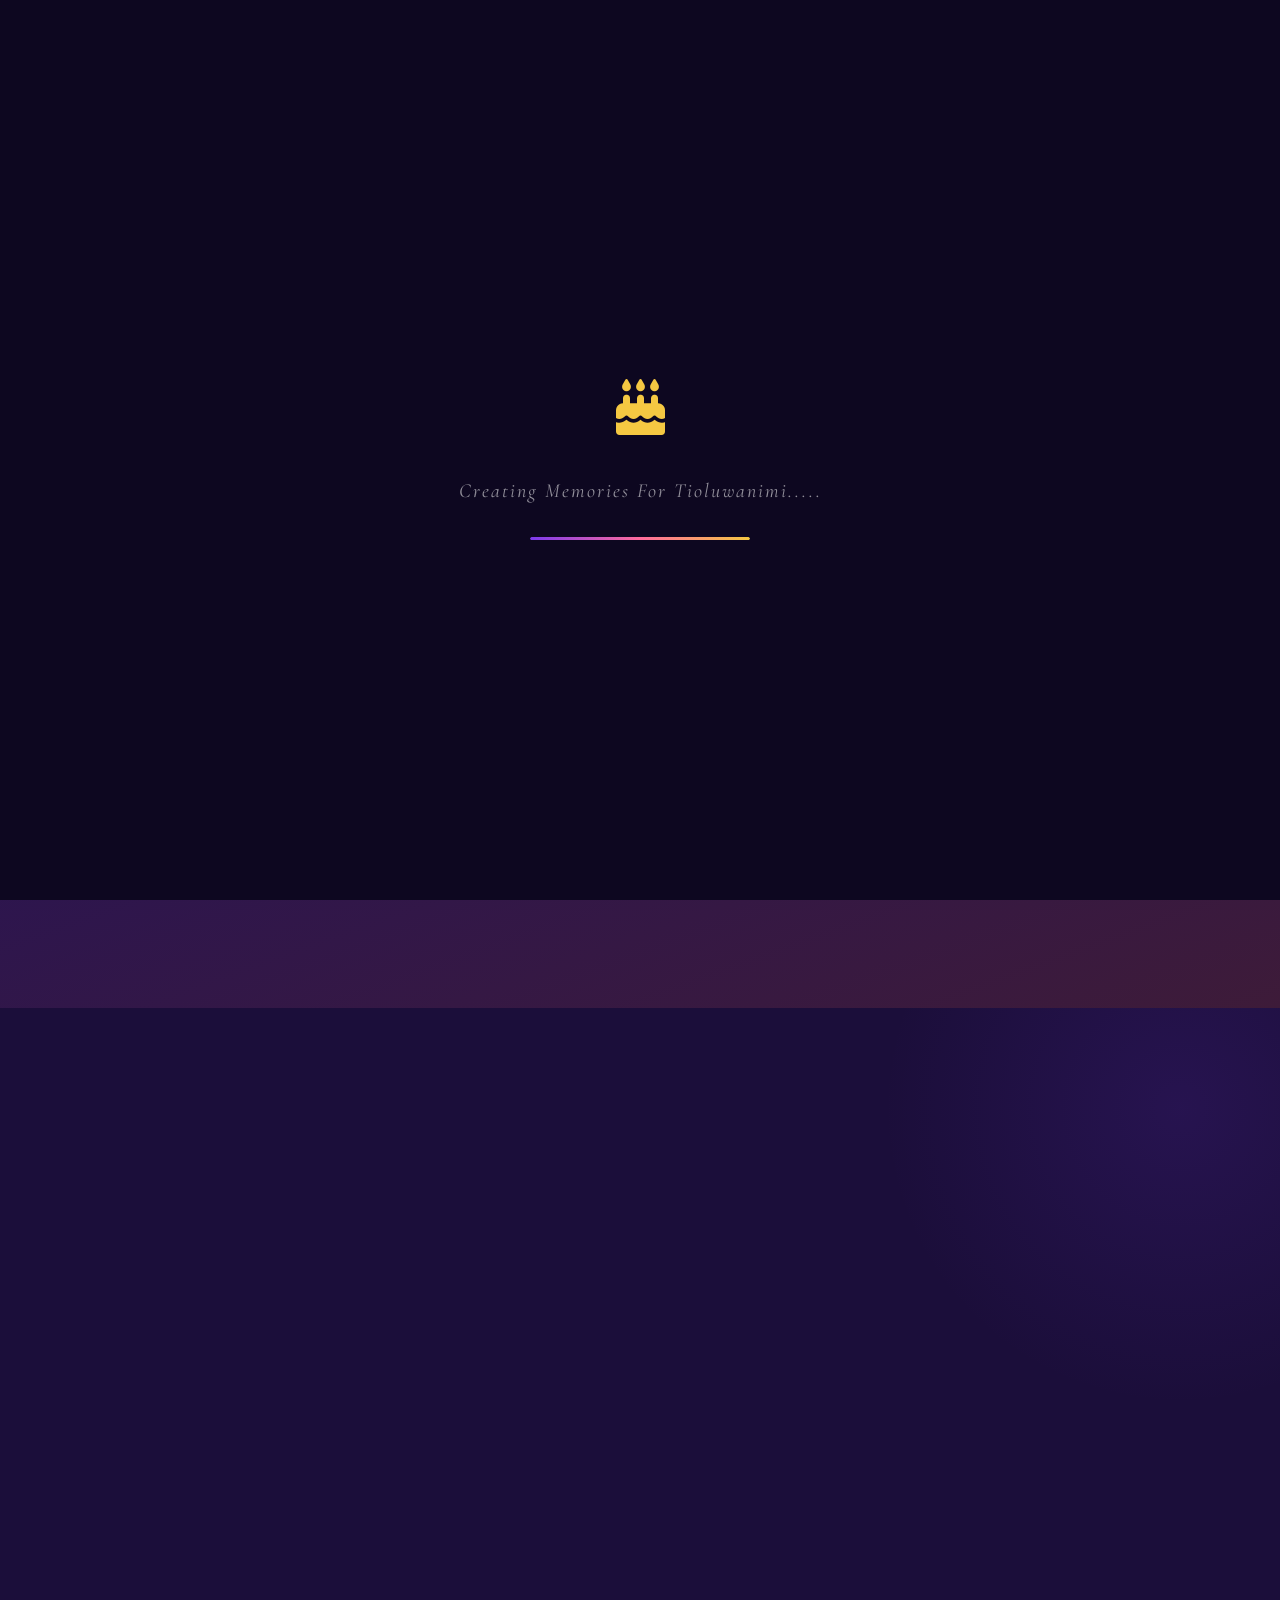
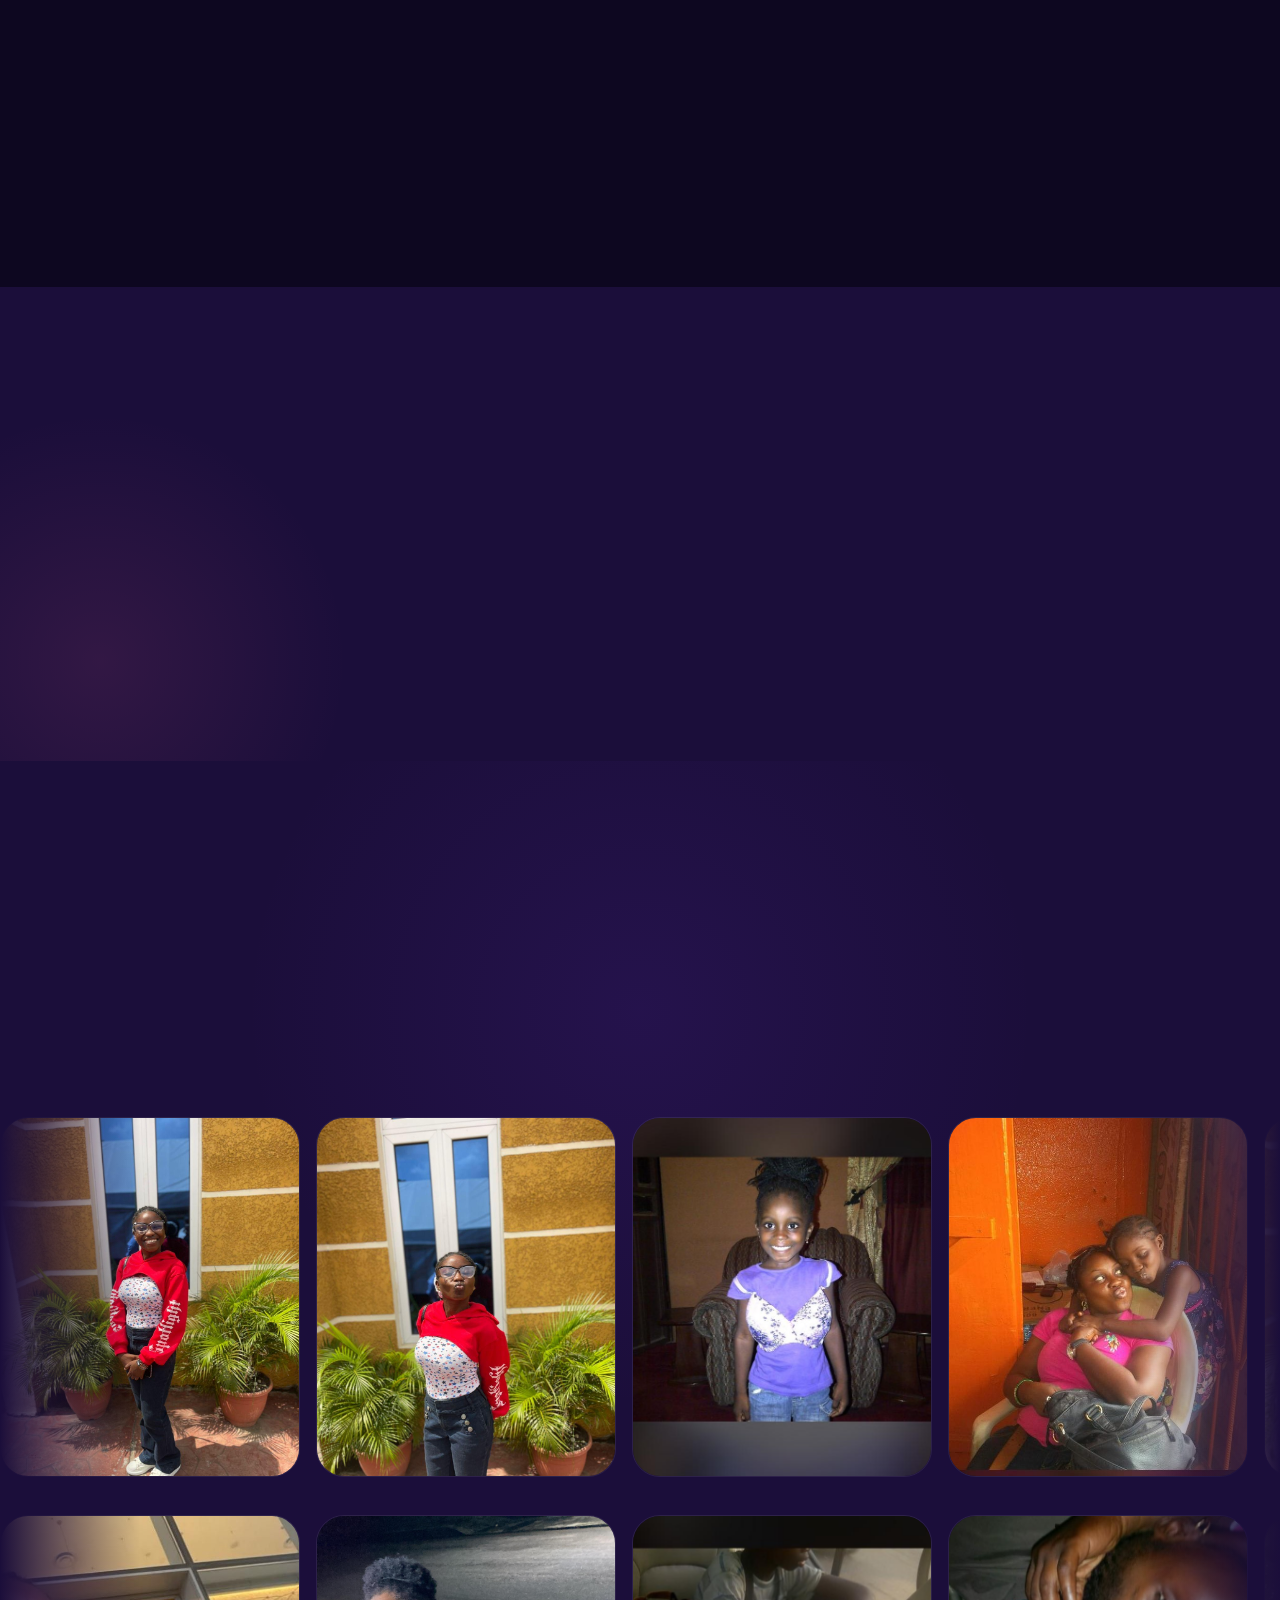
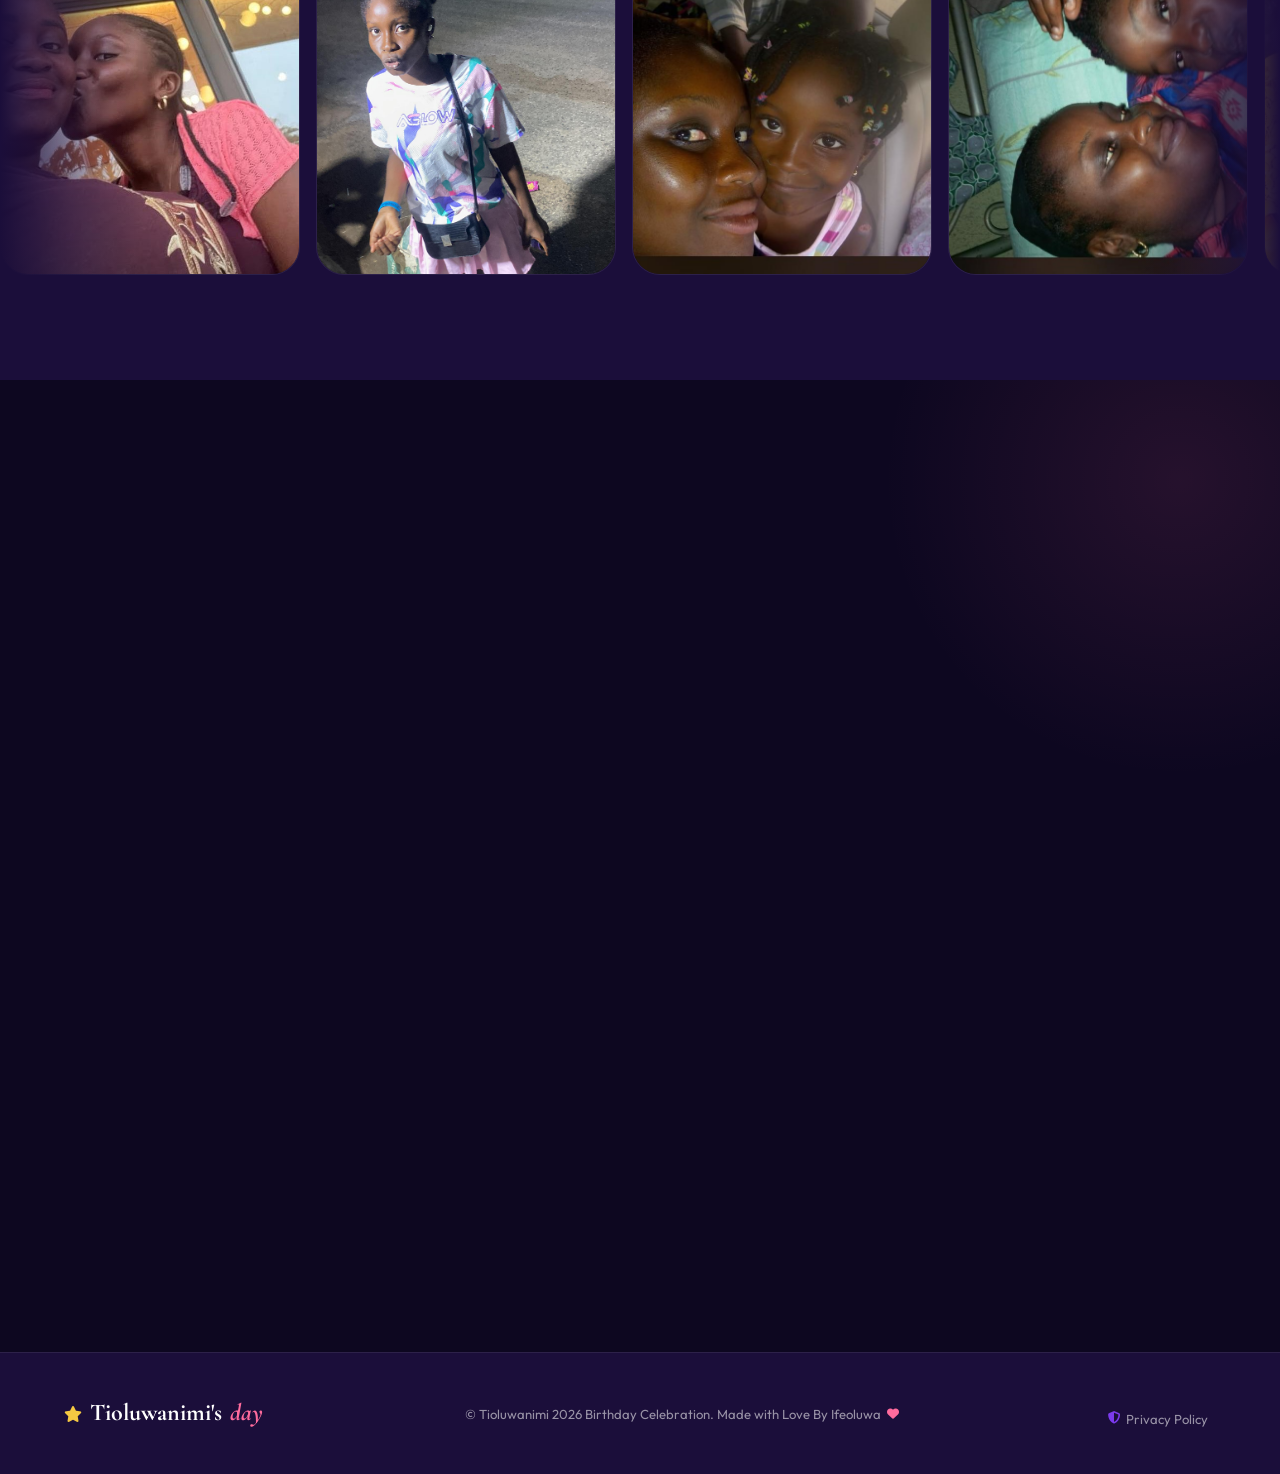
==== commit cafbda36: "feat: migrate wishes to Firebase Firestore (real-time, cross-device)" ====
--- a/index.html
+++ b/index.html
@@ -1,4 +1,4 @@
-﻿<!DOCTYPE html>
+<!DOCTYPE html>
 <html lang="en">
   <head>
     <meta charset="UTF-8" />
@@ -625,7 +625,22 @@
       <i class="fa-solid fa-chevron-up"></i>
     </button>
 
-    <script src="script.js?v=2"></script>
+    <!-- Firebase SDK -->
+    <script src="https://www.gstatic.com/firebasejs/10.7.1/firebase-app-compat.js"></script>
+    <script src="https://www.gstatic.com/firebasejs/10.7.1/firebase-firestore-compat.js"></script>
+    <script>
+      firebase.initializeApp({
+        apiKey: "AIzaSyC32Xs53_XERTjVvZzo7CWhIE-Cv2g72IQ",
+        authDomain: "ayinke.firebaseapp.com",
+        projectId: "ayinke",
+        storageBucket: "ayinke.firebasestorage.app",
+        messagingSenderId: "469011648356",
+        appId: "1:469011648356:web:501bda45e955e2e93a7471"
+      });
+      window.db = firebase.firestore();
+    </script>
+
+    <script src="script.js?v=3"></script>
     <script>
       function openPrivacyModal() {
         document.getElementById('privacyModal').classList.add('active');
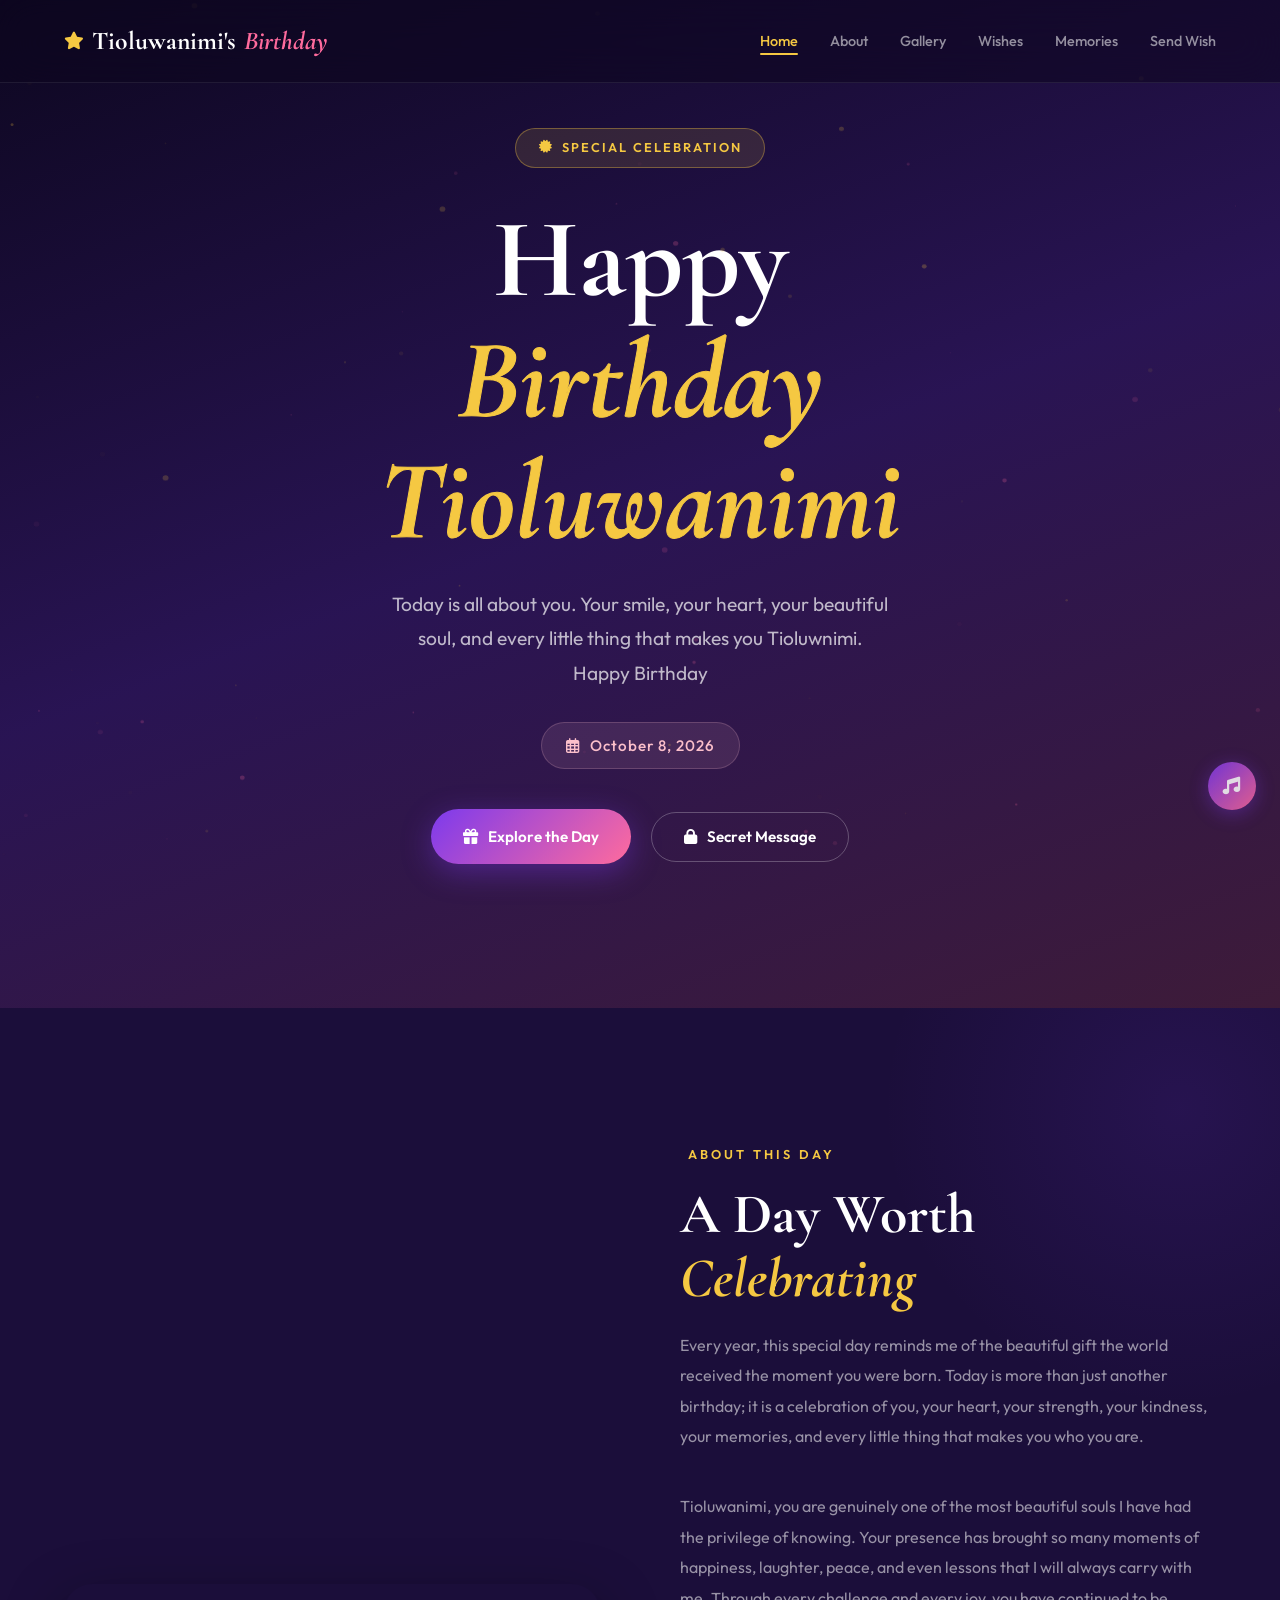
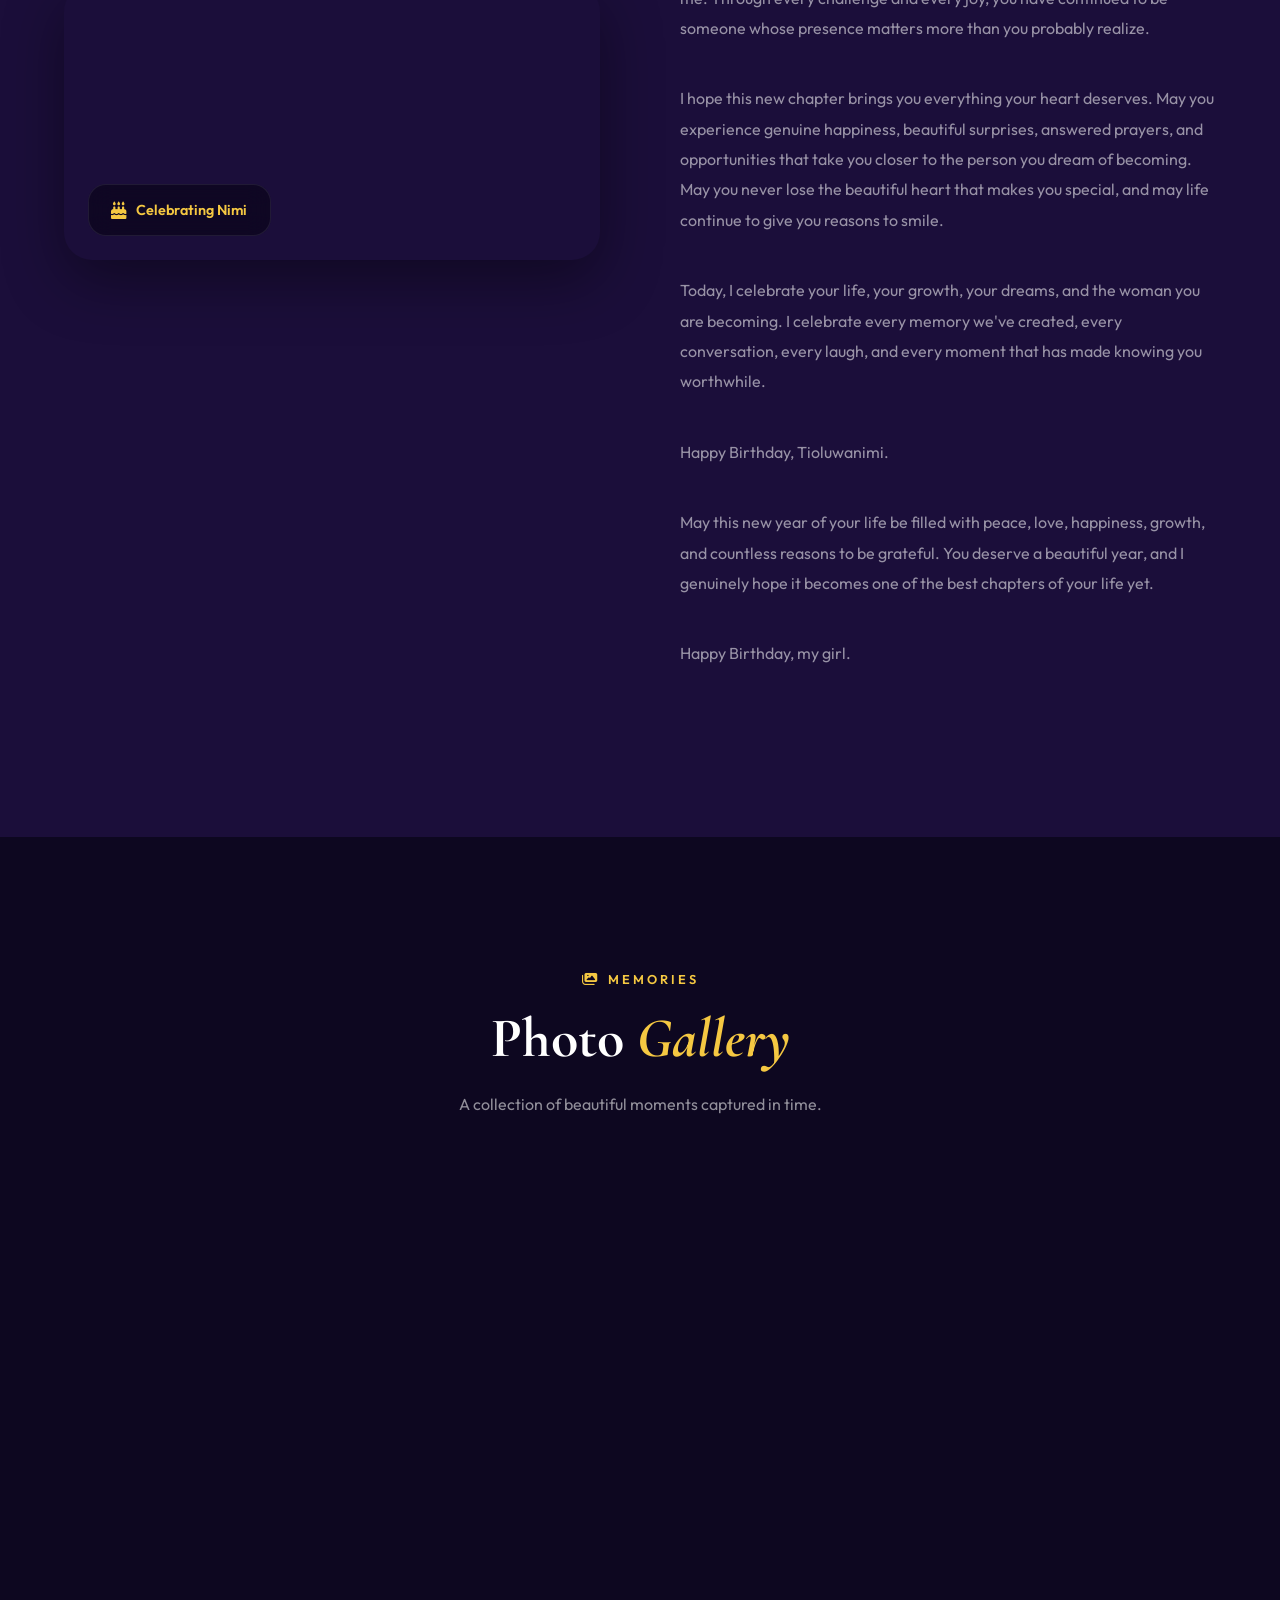
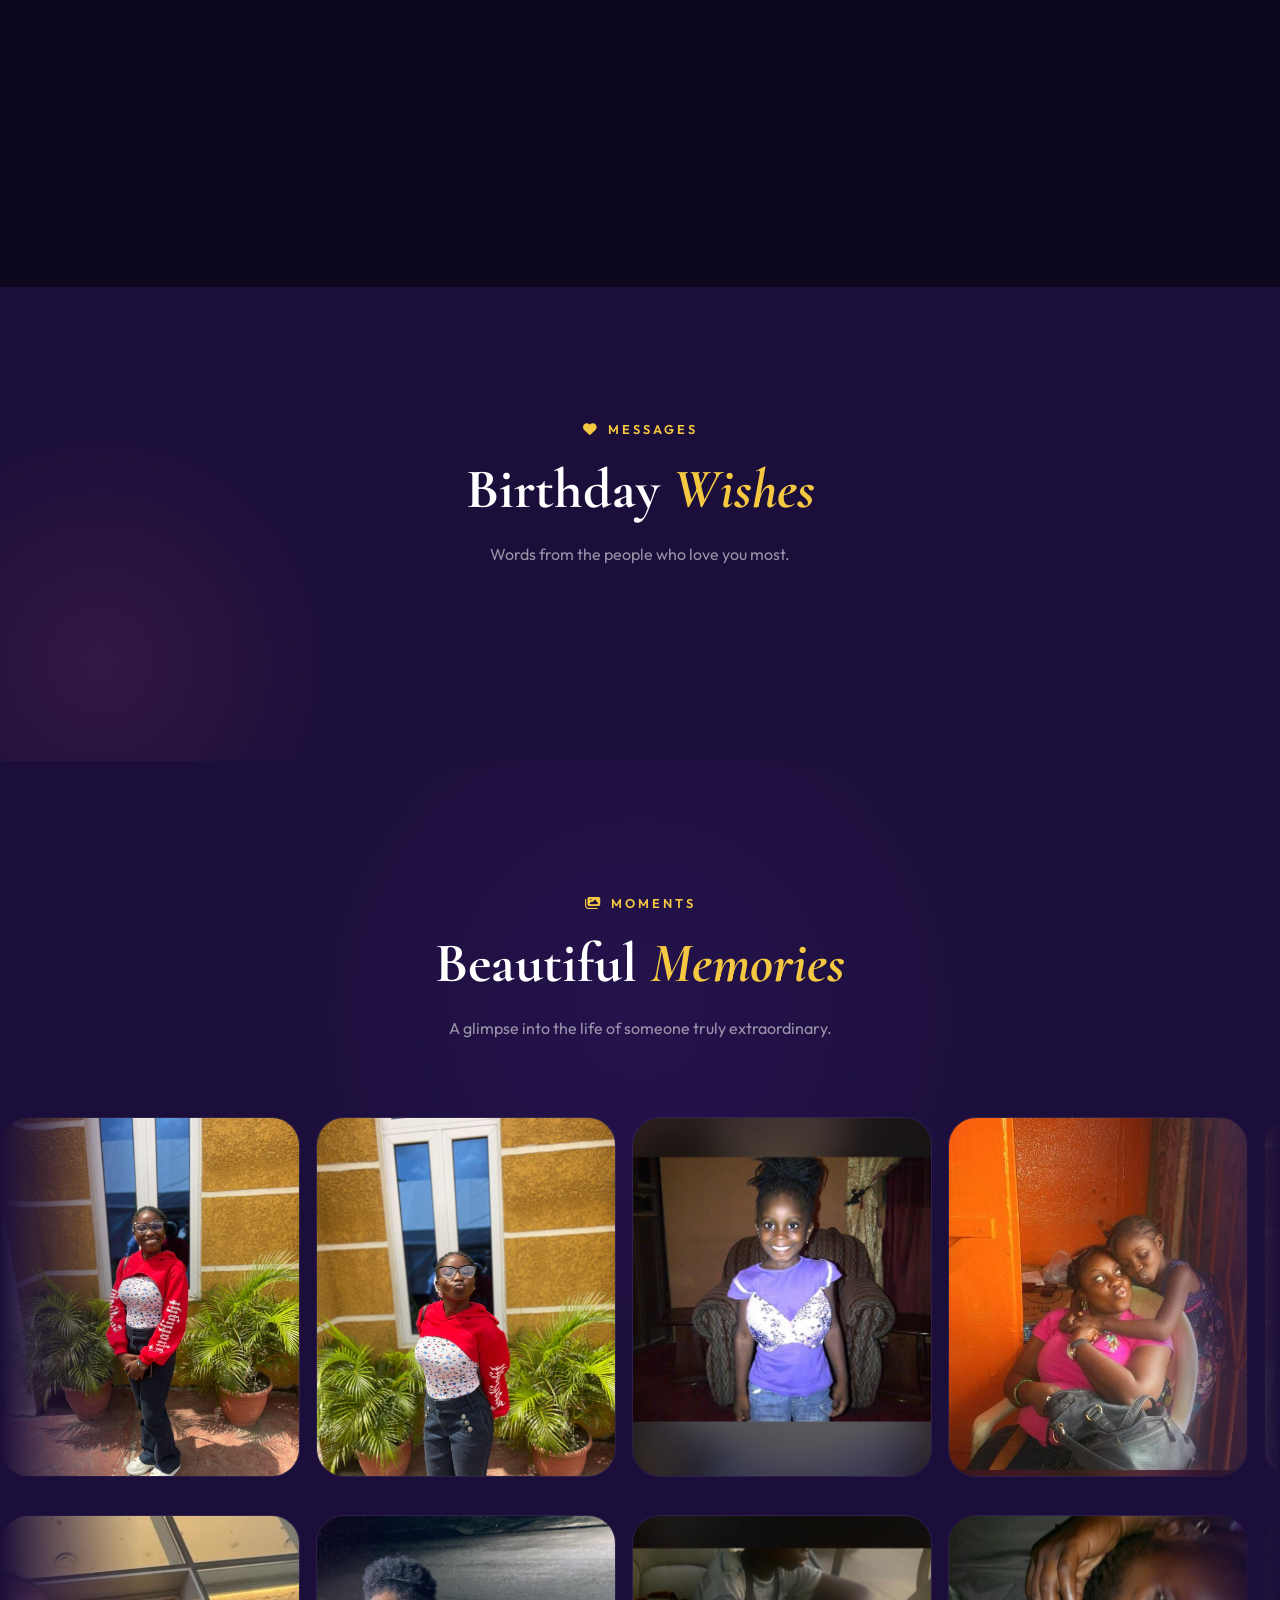
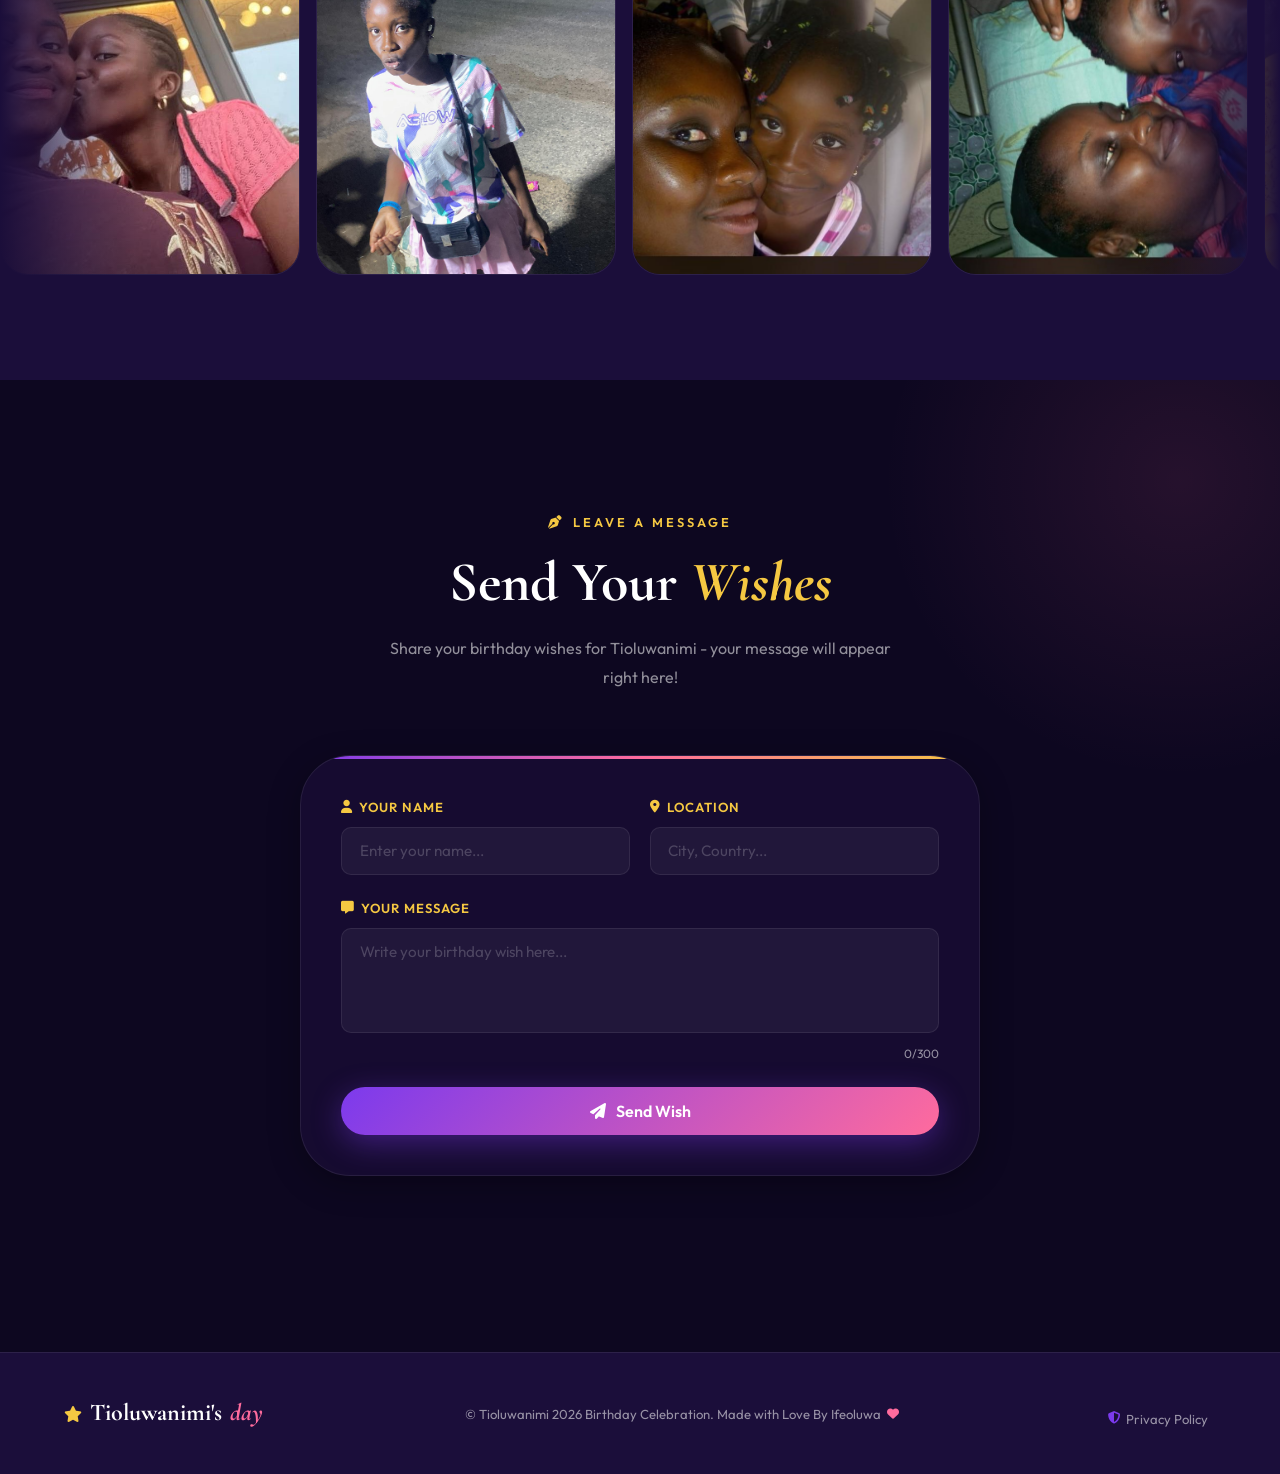
==== commit 1888a8af: "fix: replace broken music player with simple background audio toggle" ====
--- a/index.html
+++ b/index.html
@@ -51,7 +51,7 @@
       <div class="privacy-body">
 
         <div class="privacy-section">
-          <p>This Privacy Policy describes how <strong>Tioluwanimi</strong> ("we") collects, uses, and protects your data on our website <a href="https://motunrayoonifade.netlify.app/" target="_blank" rel="noopener noreferrer">https://motunrayoonifade.netlify.app/</a>.</p>
+          <p>This Privacy Policy describes how <strong>Tioluwanimi</strong> ("we") collects, uses, and protects your data on our website <a href="https://dzerotrace.vercel.app/" target="_blank" rel="noopener noreferrer">https://dzerotrace.vercel.app/</a>.</p>
         </div>
 
         <div class="privacy-section">
@@ -323,7 +323,7 @@
           <div class="about-image reveal-left">
             <div class="about-img-wrapper">
               <video
-                src="her.2.mov"
+                src="her.2.mp4"
                 autoplay
                 muted
                 loop
@@ -386,42 +386,42 @@
 
           <!-- Video items -->
           <div class="gallery-item reveal" data-index="7">
-            <video src="her.1.mp4" autoplay muted loop playsinline style="width:100%;height:100%;object-fit:cover;display:block;"></video>
+            <video src="her.1.mp4" preload="none" muted loop playsinline style="width:100%;height:100%;object-fit:cover;display:block;"></video>
             <div class="gallery-overlay">
               <i class="fa-solid fa-circle-play"></i>
             </div>
           </div>
 
           <div class="gallery-item reveal" data-index="8">
-            <video src="her.2.mov" autoplay muted loop playsinline style="width:100%;height:100%;object-fit:cover;display:block;"></video>
+            <video src="her.2.mp4" preload="none" muted loop playsinline style="width:100%;height:100%;object-fit:cover;display:block;"></video>
             <div class="gallery-overlay">
               <i class="fa-solid fa-circle-play"></i>
             </div>
           </div>
 
           <div class="gallery-item reveal" data-index="9">
-            <video src="her.3.mp4" autoplay muted loop playsinline style="width:100%;height:100%;object-fit:cover;display:block;"></video>
+            <video src="her.3.mp4" preload="none" muted loop playsinline style="width:100%;height:100%;object-fit:cover;display:block;"></video>
             <div class="gallery-overlay">
               <i class="fa-solid fa-circle-play"></i>
             </div>
           </div>
 
           <div class="gallery-item reveal" data-index="10">
-            <video src="her.4.mp4" autoplay muted loop playsinline style="width:100%;height:100%;object-fit:cover;display:block;"></video>
+            <video src="her.4.mp4" preload="none" muted loop playsinline style="width:100%;height:100%;object-fit:cover;display:block;"></video>
             <div class="gallery-overlay">
               <i class="fa-solid fa-circle-play"></i>
             </div>
           </div>
 
           <div class="gallery-item reveal" data-index="11">
-            <video src="her.5.mp4" autoplay muted loop playsinline style="width:100%;height:100%;object-fit:cover;display:block;"></video>
+            <video src="her.5.mp4" preload="none" muted loop playsinline style="width:100%;height:100%;object-fit:cover;display:block;"></video>
             <div class="gallery-overlay">
               <i class="fa-solid fa-circle-play"></i>
             </div>
           </div>
 
           <div class="gallery-item reveal" data-index="12">
-            <video src="her.6.mp4" autoplay muted loop playsinline style="width:100%;height:100%;object-fit:cover;display:block;"></video>
+            <video src="her.6.mp4" preload="none" muted loop playsinline style="width:100%;height:100%;object-fit:cover;display:block;"></video>
             <div class="gallery-overlay">
               <i class="fa-solid fa-circle-play"></i>
             </div>
@@ -620,6 +620,11 @@
       </div>
     </div>
 
+    <!-- Floating Music Button -->
+    <button class="music-toggle-btn" id="musicToggleBtn" aria-label="Toggle background music" title="Toggle music">
+      <i class="fa-solid fa-music" id="musicToggleIcon"></i>
+    </button>
+
     <!-- Back to Top Button -->
     <button class="back-to-top" id="backToTop" aria-label="Back to top">
       <i class="fa-solid fa-chevron-up"></i>
--- a/style.css
+++ b/style.css
@@ -592,3 +592,41 @@
   background: rgba(255,255,255,0.28);
   transform: scale(1.12);
 }
+
+/* ============================================================
+   FLOATING MUSIC TOGGLE BUTTON
+============================================================ */
+.music-toggle-btn {
+  position: fixed;
+  bottom: 90px;
+  right: 24px;
+  z-index: 9999;
+  width: 48px;
+  height: 48px;
+  border-radius: 50%;
+  border: none;
+  cursor: pointer;
+  background: linear-gradient(135deg, var(--purple), var(--rose));
+  color: #fff;
+  font-size: 1.1rem;
+  display: flex;
+  align-items: center;
+  justify-content: center;
+  box-shadow: 0 4px 20px rgba(124,58,237,0.45);
+  opacity: 0.85;
+  transition: opacity 0.3s ease, transform 0.3s ease, box-shadow 0.3s ease;
+  animation: musicPulse 2.5s ease infinite;
+}
+.music-toggle-btn:hover {
+  opacity: 1;
+  transform: scale(1.1);
+  box-shadow: 0 8px 28px rgba(124,58,237,0.6);
+}
+.music-toggle-btn.playing {
+  animation: musicPulse 1.5s ease infinite;
+  opacity: 1;
+}
+@keyframes musicPulse {
+  0%, 100% { box-shadow: 0 4px 20px rgba(124,58,237,0.45); }
+  50%       { box-shadow: 0 4px 32px rgba(124,58,237,0.75); }
+}
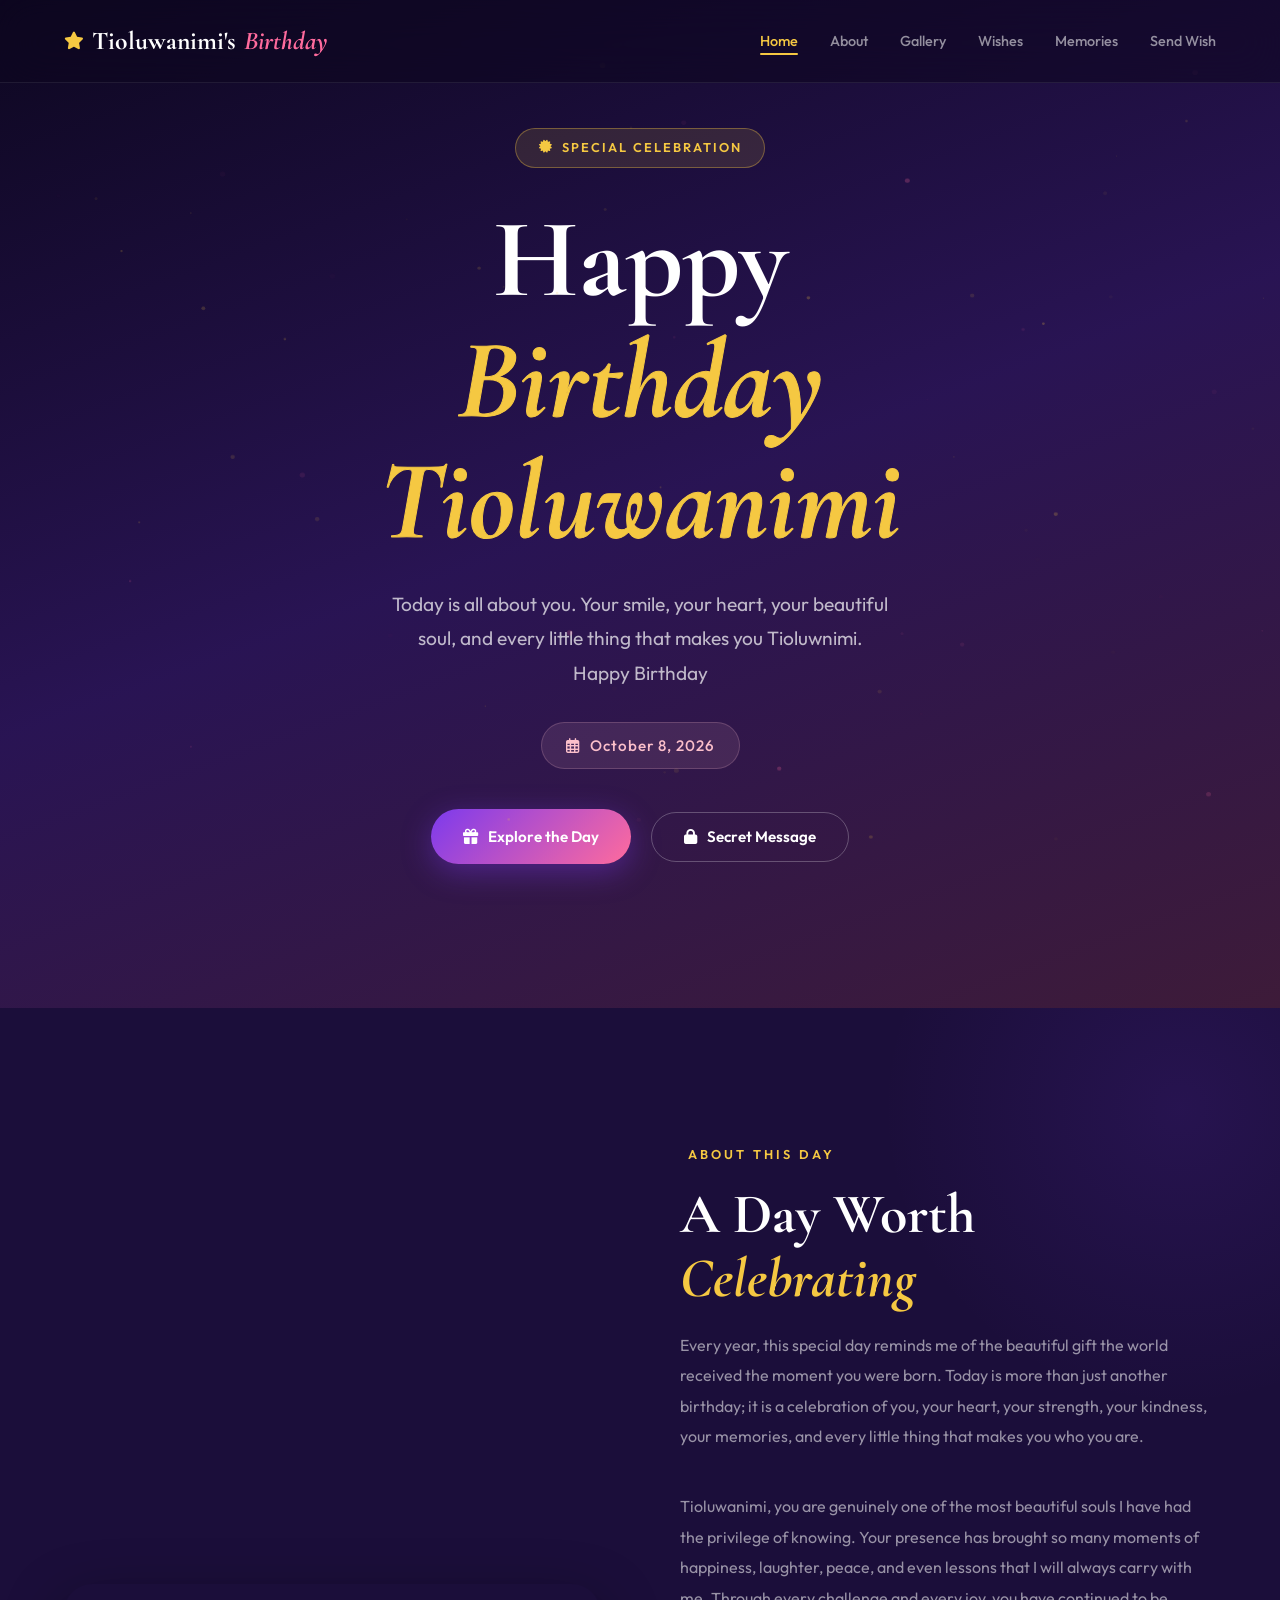
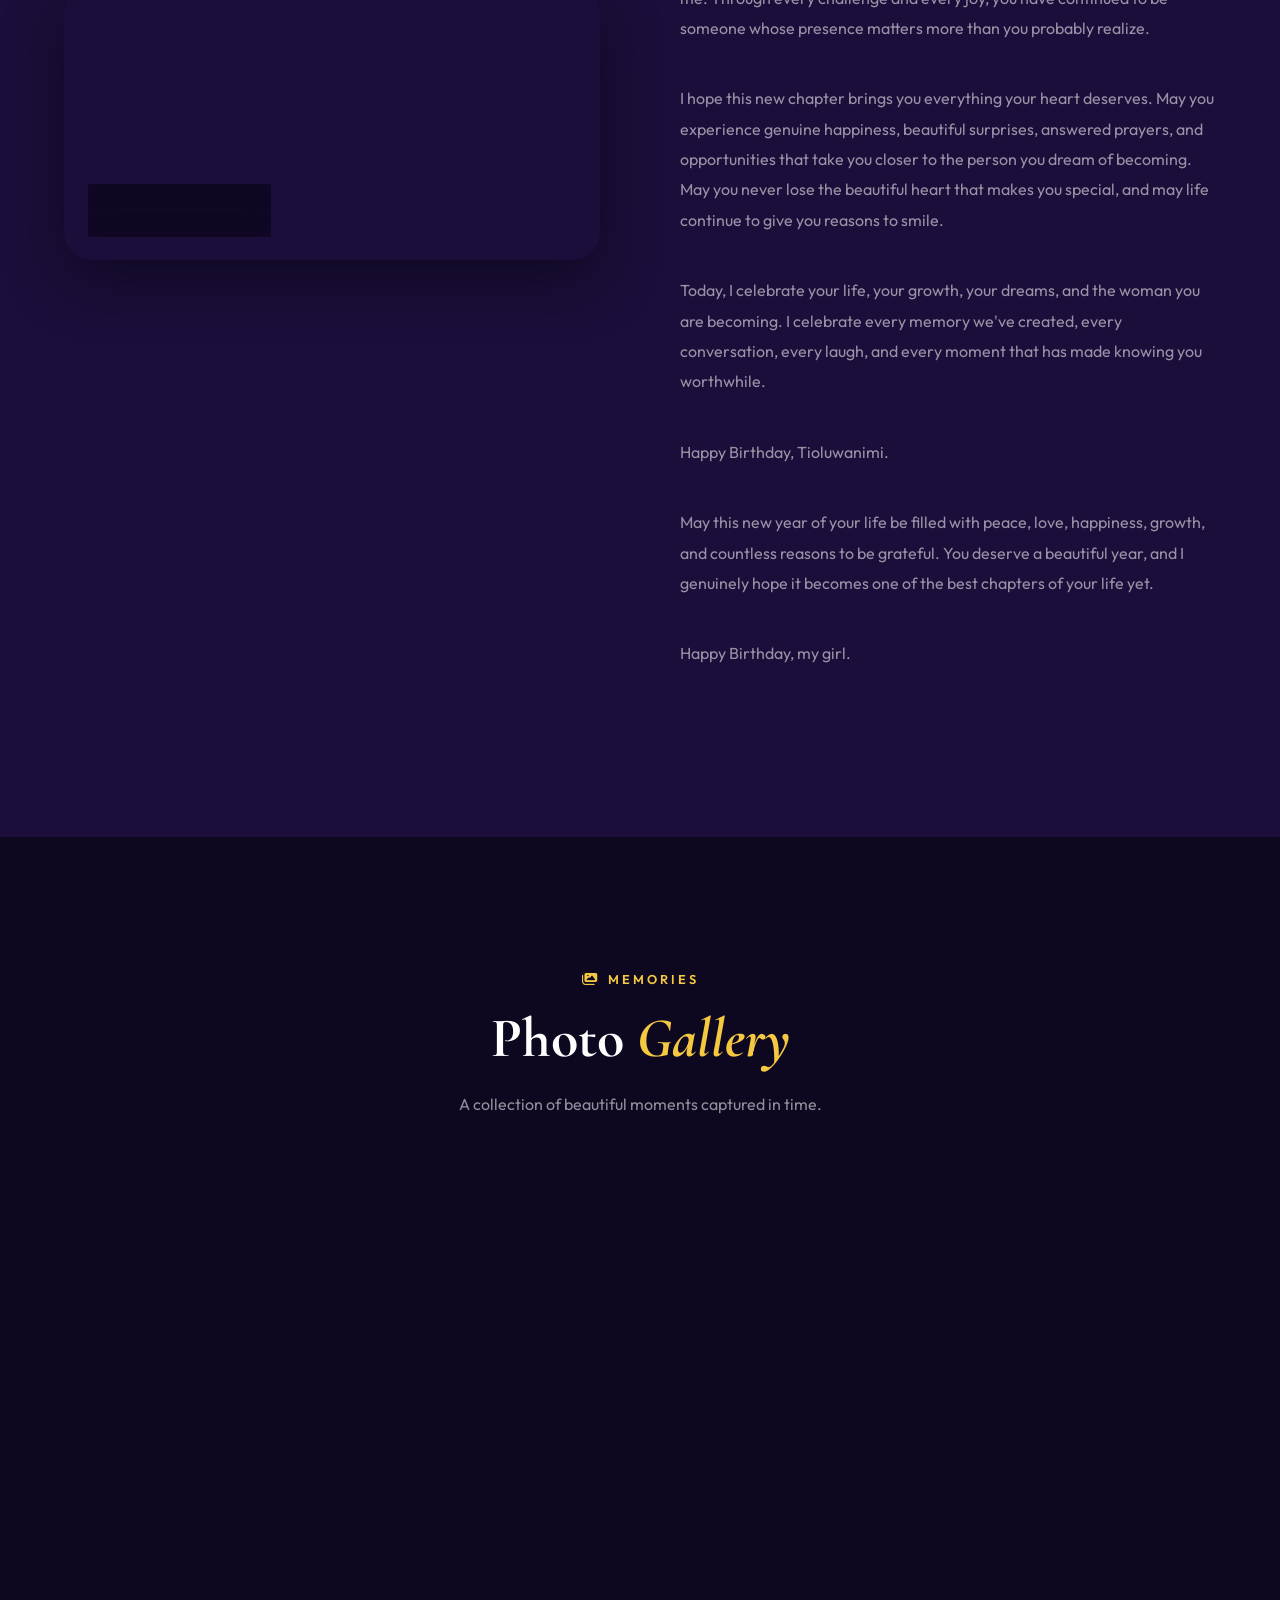
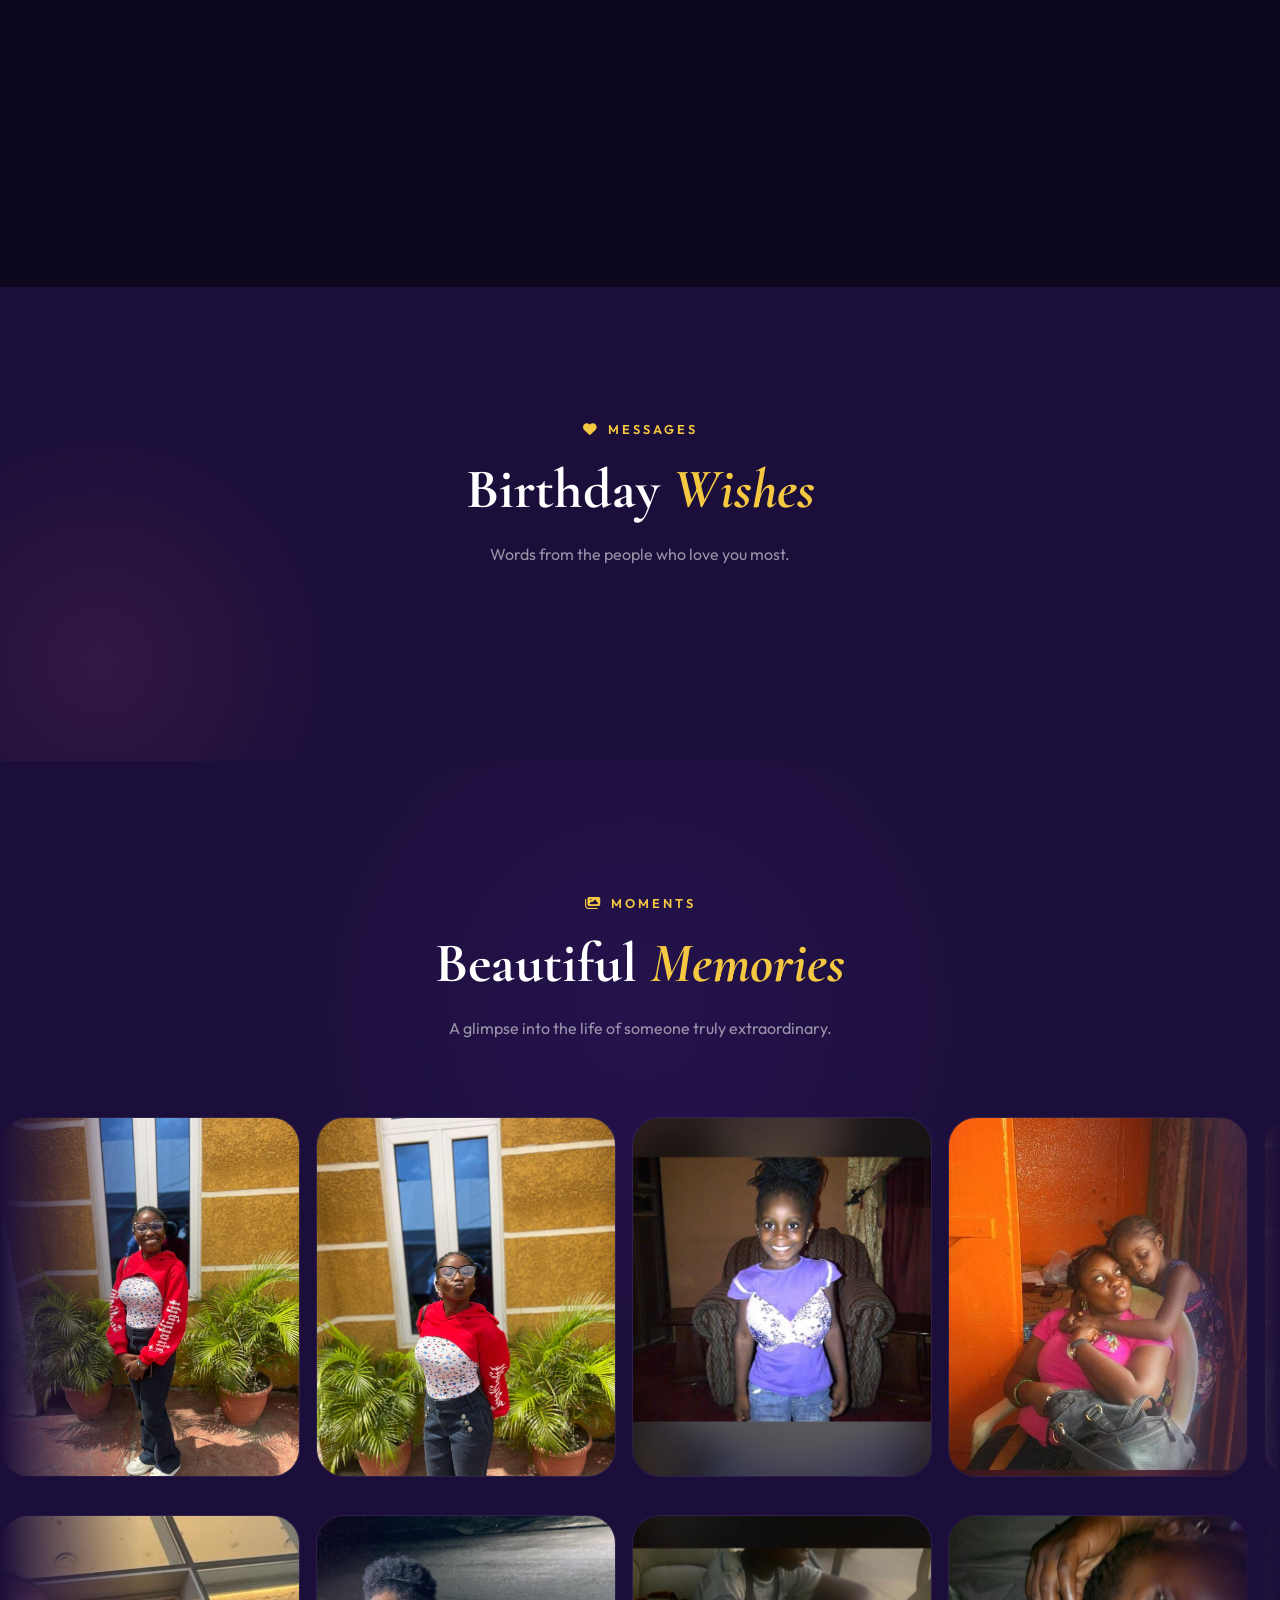
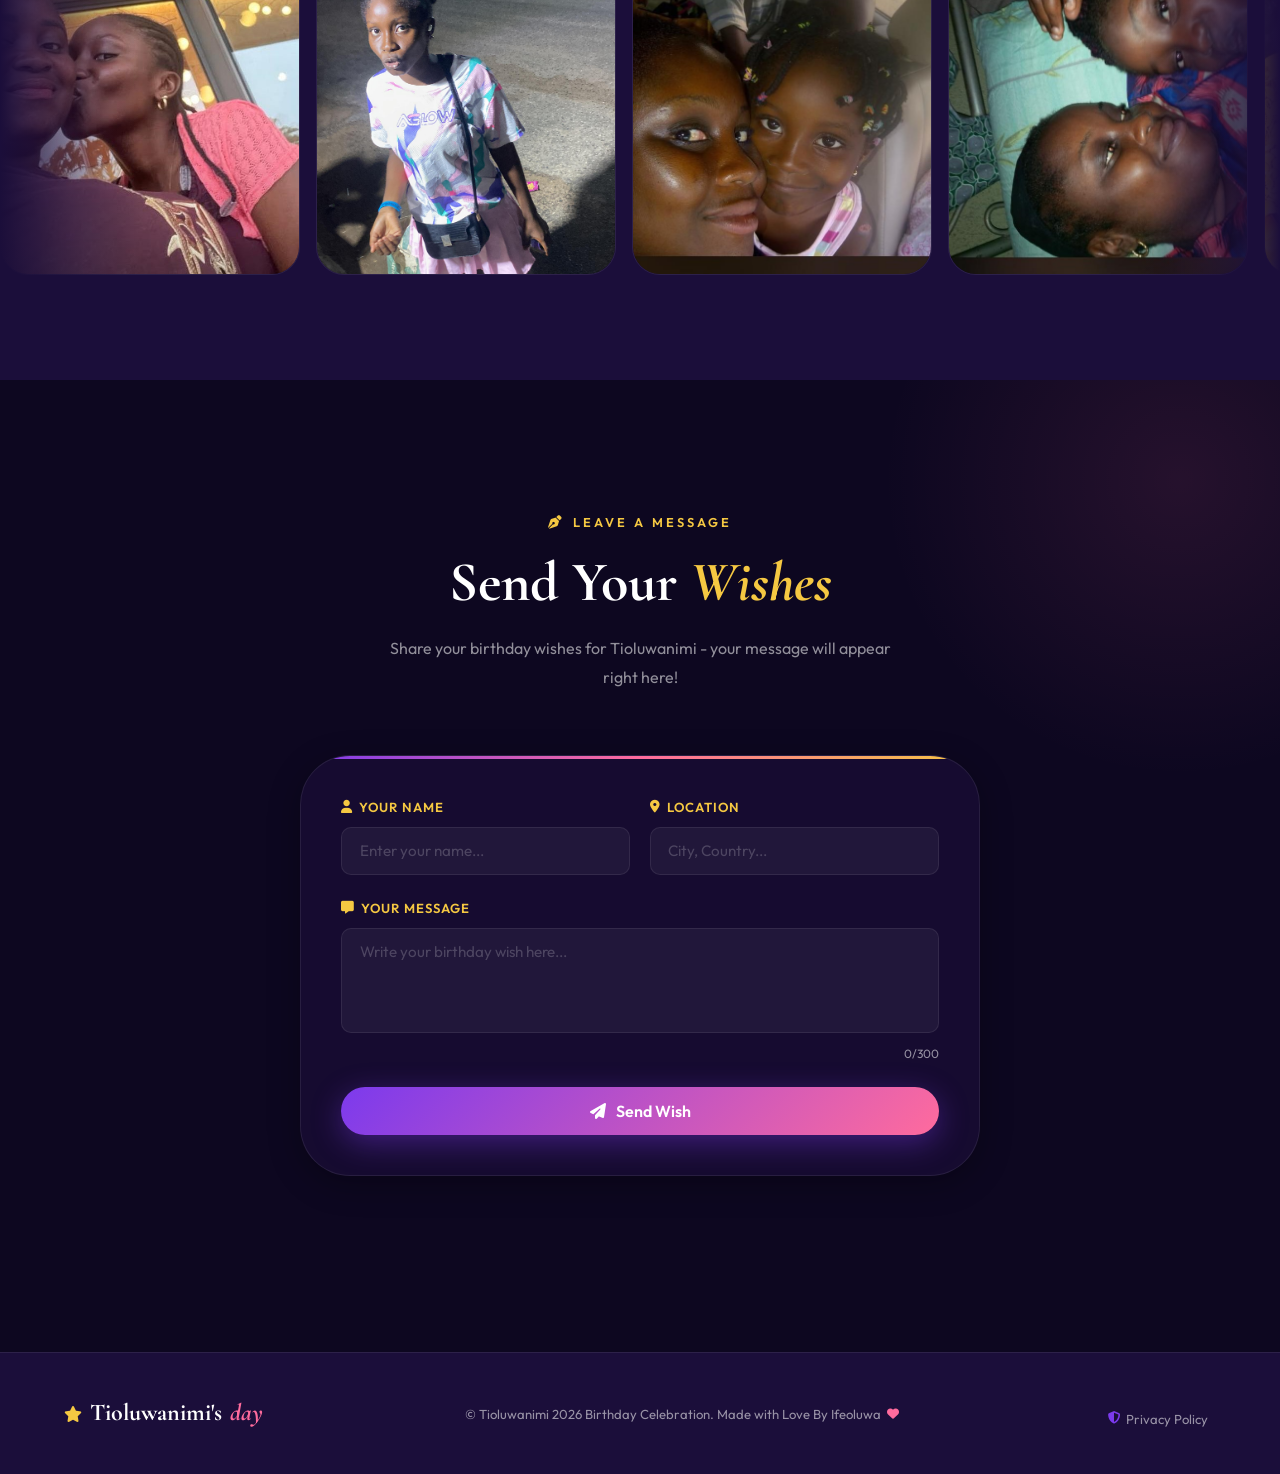
==== commit 2275d631: "perf: compress gallery videos and fix about video preload to reduce lag" ====
--- a/index.html
+++ b/index.html
@@ -328,6 +328,7 @@
                 muted
                 loop
                 playsinline
+                preload="metadata"
                 style="width:100%; height:100%; object-fit:cover; border-radius:inherit;"
               ></video>
               <div class="about-img-badge">
@@ -620,11 +621,6 @@
       </div>
     </div>
 
-    <!-- Floating Music Button -->
-    <button class="music-toggle-btn" id="musicToggleBtn" aria-label="Toggle background music" title="Toggle music">
-      <i class="fa-solid fa-music" id="musicToggleIcon"></i>
-    </button>
-
     <!-- Back to Top Button -->
     <button class="back-to-top" id="backToTop" aria-label="Back to top">
       <i class="fa-solid fa-chevron-up"></i>
--- a/style.css
+++ b/style.css
@@ -1,4 +1,4 @@
-﻿/* ============================================================   ROOT & RESET============================================================ */:root {  --gold:        #F5C842;  --gold-light:  #FFE88A;  --rose:        #FF6B9D;  --rose-dark:   #E0427A;  --cream:       #FFF6ED;  --deep:        #0D0720;  --deep-mid:    #1B0E3A;  --deep-card:   #160B30;  --purple:      #7C3AED;  --violet:      #A855F7;  --blush:       #FBBFCA;  --white:       #FFFFFF;  --text-muted:  rgba(255, 255, 255, 0.55);  --border:      rgba(255, 255, 255, 0.08);  --radius-sm:   10px;  --radius-md:   18px;  --radius-lg:   28px;  --radius-xl:   50px;  --transition:  cubic-bezier(0.25, 0.46, 0.45, 0.94);  --shadow:      0 20px 60px rgba(0, 0, 0, 0.4);  --shadow-card: 0 8px 32px rgba(0, 0, 0, 0.3);}*, *::before, *::after {  box-sizing: border-box;  margin: 0;  padding: 0;}html { scroll-behavior: smooth; font-size: 16px; }body {  font-family: 'Outfit', sans-serif;  background: var(--deep);  color: var(--white);  overflow-x: hidden;  line-height: 1.7;}img { max-width: 100%; display: block; }a { text-decoration: none; color: inherit; }ul { list-style: none; }/* ============================================================   SCROLLBAR============================================================ */::-webkit-scrollbar { width: 5px; }::-webkit-scrollbar-track { background: var(--deep); }::-webkit-scrollbar-thumb {  background: linear-gradient(var(--purple), var(--rose));  border-radius: 10px;}/* ============================================================   CONTAINER============================================================ */.container {  width: 90%;  max-width: 1200px;  margin: 0 auto;}/* ============================================================   SHARED TYPOGRAPHY============================================================ */.section-label {  display: inline-flex;  align-items: center;  gap: 8px;  font-size: 0.8rem;  font-weight: 600;  letter-spacing: 3px;  text-transform: uppercase;  color: var(--gold);  margin-bottom: 1rem;}.section-label i { font-size: 0.85rem; }.section-title {  font-family: 'Cormorant Garamond', serif;  font-size: clamp(2.2rem, 5vw, 3.5rem);  font-weight: 700;  line-height: 1.15;  color: var(--white);  margin-bottom: 1.2rem;}.section-title em { font-style: italic; color: var(--gold); }.section-desc {  font-size: 1rem;  color: var(--text-muted);  max-width: 520px;  line-height: 1.8;}.section-header { text-align: center; margin-bottom: 4rem; }.section-header .section-desc { margin: 0 auto; }/* ============================================================   BUTTONS============================================================ */.btn-primary {  display: inline-flex;  align-items: center;  justify-content: center;  gap: 10px;  padding: 0.9rem 2rem;  background: linear-gradient(135deg, var(--purple), var(--rose));  color: var(--white);  font-family: 'Outfit', sans-serif;  font-size: 0.95rem;  font-weight: 600;  border-radius: var(--radius-xl);  border: none;  cursor: pointer;  text-decoration: none;  box-shadow: 0 8px 30px rgba(124, 58, 237, 0.4);  transition: transform 0.3s var(--transition),              box-shadow 0.3s var(--transition),              filter 0.3s ease;}.btn-primary:hover {  transform: translateY(-3px);  box-shadow: 0 14px 40px rgba(124, 58, 237, 0.6);  filter: brightness(1.15) saturate(1.2);  color: var(--white);}.btn-primary i,.btn-primary span { color: var(--white); position: relative; }.btn-ghost {  display: inline-flex;  align-items: center;  justify-content: center;  gap: 10px;  padding: 0.9rem 2rem;  background: transparent;  color: var(--white);  font-family: 'Outfit', sans-serif;  font-size: 0.95rem;  font-weight: 600;  border-radius: var(--radius-xl);  border: 1.5px solid rgba(255, 255, 255, 0.25);  cursor: pointer;  text-decoration: none;  transition: all 0.3s var(--transition);}.btn-ghost:hover {  border-color: var(--gold);  color: var(--gold);  transform: translateY(-3px);  background: rgba(245, 200, 66, 0.08);}.btn-full { width: 100%; justify-content: center; }/* ============================================================   LOADER============================================================ */#loader {  position: fixed;  inset: 0;  background: var(--deep);  display: flex;  flex-direction: column;  align-items: center;  justify-content: center;  z-index: 9999;  transition: opacity 0.7s ease, visibility 0.7s ease;}#loader.hidden {  opacity: 0;  visibility: hidden;  pointer-events: none;}.loader-icon {  font-size: 3.5rem;  color: var(--gold);  animation: loaderPulse 1s ease infinite alternate;}.loader-text {  font-family: 'Cormorant Garamond', serif;  font-size: 1.25rem;  font-style: italic;  color: var(--text-muted);  margin-top: 1.2rem;  letter-spacing: 2px;  animation: fadeInOut 1.4s ease infinite alternate;}.loader-bar {  width: 220px;  height: 3px;  background: rgba(255, 255, 255, 0.08);  border-radius: 99px;  margin-top: 1.8rem;  overflow: hidden;}.loader-bar-fill {  height: 100%;  background: linear-gradient(90deg, var(--purple), var(--rose), var(--gold));  border-radius: 99px;  animation: loadBar 2s var(--transition) forwards;}@keyframes loaderPulse {  from { transform: scale(1); opacity: 0.7; }  to   { transform: scale(1.15); opacity: 1; }}@keyframes fadeInOut {  from { opacity: 0.3; }  to   { opacity: 0.9; }}@keyframes loadBar {  from { width: 0; }  to   { width: 100%; }}/* ============================================================   NAVBAR============================================================ */#navbar {  position: fixed;  top: 0; left: 0; right: 0;  z-index: 500;  padding: 1.2rem 5%;  display: flex;  align-items: center;  justify-content: space-between;  background: rgba(13, 7, 32, 0.55);  backdrop-filter: blur(20px);  -webkit-backdrop-filter: blur(20px);  border-bottom: 1px solid var(--border);  transform: translateY(-100%);  animation: slideDown 0.8s 2.3s var(--transition) forwards;  transition: background 0.3s ease, box-shadow 0.3s ease;}@keyframes slideDown { to { transform: translateY(0); } }#navbar.scrolled {  background: rgba(13, 7, 32, 0.92);  box-shadow: 0 4px 30px rgba(0, 0, 0, 0.4);}.nav-logo {  font-family: 'Cormorant Garamond', serif;  font-size: 1.6rem;  font-weight: 700;  color: var(--white);  display: flex;  align-items: center;  gap: 8px;  text-decoration: none;}.nav-logo i { color: var(--gold); font-size: 1.1rem; }.nav-logo span { color: var(--rose); font-style: italic; }.nav-links {  display: flex;  align-items: center;  gap: 2rem;}.nav-links a {  font-size: 0.9rem;  font-weight: 500;  color: var(--text-muted);  position: relative;  transition: color 0.3s ease;  text-decoration: none;}.nav-links a::after {  content: '';  position: absolute;  bottom: -5px; left: 0;  width: 0; height: 2px;  background: var(--gold);  border-radius: 2px;  transition: width 0.3s var(--transition);}.nav-links a:hover { color: var(--white); }.nav-links a:hover::after { width: 100%; }.hamburger {  display: none;  flex-direction: column;  gap: 5px;  background: none;  border: none;  cursor: pointer;  padding: 6px;  z-index: 600;}.hamburger span {  display: block;  width: 24px; height: 2px;  background: var(--white);  border-radius: 4px;  transition: all 0.35s ease;}.hamburger.active span:nth-child(1) { transform: translateY(7px) rotate(45deg); }.hamburger.active span:nth-child(2) { opacity: 0; transform: scaleX(0); }.hamburger.active span:nth-child(3) { transform: translateY(-7px) rotate(-45deg); }.mobile-menu {  position: fixed;  inset: 0;  background: var(--deep-mid);  z-index: 499;  display: flex;  flex-direction: column;  align-items: center;  justify-content: center;  gap: 2rem;  opacity: 0;  visibility: hidden;  transform: translateX(100%);  transition: all 0.45s var(--transition);}.mobile-menu.open {  opacity: 1;  visibility: visible;  transform: translateX(0);}.mobile-menu a {  font-family: 'Cormorant Garamond', serif;  font-size: 2.2rem;  font-weight: 600;  color: var(--white);  display: flex;  align-items: center;  gap: 14px;  transition: color 0.3s ease;  text-decoration: none;}.mobile-menu a i { font-size: 1.4rem; color: var(--gold); }.mobile-menu a:hover { color: var(--gold); }.mobile-close {  position: absolute;  top: 1.5rem; right: 5%;  background: none;  border: none;  color: var(--white);  font-size: 1.8rem;  cursor: pointer;  transition: color 0.3s, transform 0.3s;}.mobile-close:hover { color: var(--rose); transform: rotate(90deg); }/* ============================================================   HERO============================================================ */.hero {  min-height: 100vh;  position: relative;  display: flex;  align-items: center;  justify-content: center;  text-align: center;  padding: 8rem 5% 5rem;  overflow: hidden;}.hero-bg {  position: absolute;  inset: 0;  background-image: url('https://images.unsplash.com/photo-1558636508-e0db3814bd1d?w=1600&auto=format&fit=crop&q=80');  background-size: cover;  background-position: center 30%;  transform: scale(1.1);  animation: heroZoom 20s ease-in-out infinite alternate;  filter: brightness(0.3) saturate(1.3);}@keyframes heroZoom {  from { transform: scale(1.1); }  to   { transform: scale(1.2); }}.hero-overlay {  position: absolute;  inset: 0;  background: linear-gradient(    160deg,    rgba(13, 7, 32, 0.7) 0%,    rgba(124, 58, 237, 0.25) 50%,    rgba(255, 107, 157, 0.2) 100%  );}.hero-content {  position: relative;  z-index: 2;  max-width: 780px;}.hero-badge {  display: inline-flex;  align-items: center;  gap: 8px;  padding: 0.5rem 1.4rem;  background: rgba(245, 200, 66, 0.12);  border: 1px solid rgba(245, 200, 66, 0.35);  border-radius: var(--radius-xl);  color: var(--gold);  font-size: 0.8rem;  font-weight: 600;  letter-spacing: 2px;  text-transform: uppercase;  margin-bottom: 2rem;}.hero-title {  font-family: 'Cormorant Garamond', serif;  font-size: clamp(3.5rem, 10vw, 7rem);  font-weight: 700;  line-height: 1.08;  margin-bottom: 1.5rem;  color: var(--white);}.hero-title em {  display: block;  font-style: italic;  color: var(--gold);  -webkit-text-stroke: 1px var(--gold);}.hero-subtitle {  font-size: clamp(1rem, 2vw, 1.2rem);  color: rgba(255, 255, 255, 0.7);  max-width: 500px;  margin: 0 auto 2rem;  line-height: 1.8;}.hero-date {  display: inline-flex;  align-items: center;  gap: 10px;  font-size: 0.95rem;  color: var(--blush);  font-weight: 500;  letter-spacing: 1px;  margin-bottom: 2.5rem;  padding: 0.6rem 1.5rem;  background: rgba(251, 191, 202, 0.1);  border-radius: var(--radius-xl);  border: 1px solid rgba(251, 191, 202, 0.2);}.hero-cta {  display: flex;  align-items: center;  justify-content: center;  gap: 1.2rem;  flex-wrap: wrap;  margin-bottom: 4rem;}.hero-scroll {  display: flex;  flex-direction: column;  align-items: center;  gap: 8px;  color: var(--text-muted);  font-size: 0.8rem;  letter-spacing: 2px;  text-transform: uppercase;  animation: scrollBounce 2s ease infinite;}.hero-scroll i { font-size: 1rem; color: var(--gold); }@keyframes scrollBounce {  0%, 100% { transform: translateY(0); }  50%       { transform: translateY(8px); }}/* ============================================================   REVEAL ANIMATIONS============================================================ */.reveal,.reveal-left,.reveal-right {  opacity: 0;  transition: opacity 0.8s var(--transition),              transform 0.8s var(--transition);}.reveal       { transform: translateY(50px); }.reveal-left  { transform: translateX(-60px); }.reveal-right { transform: translateX(60px); }.reveal.visible,.reveal-left.visible,.reveal-right.visible {  opacity: 1;  transform: translate(0);}/* ============================================================   ABOUT============================================================ */.about {  padding: 8rem 0;  background: var(--deep-mid);  position: relative;  overflow: hidden;}.about::before {  content: '';  position: absolute;  top: -200px; right: -200px;  width: 600px; height: 600px;  background: radial-gradient(circle, rgba(124, 58, 237, 0.12) 0%, transparent 70%);  pointer-events: none;}.about-grid {  display: grid;  grid-template-columns: 1fr 1fr;  gap: 5rem;  align-items: center;}.about-img-wrapper {  position: relative;  border-radius: var(--radius-lg);  overflow: hidden;  box-shadow: var(--shadow);}.about-img-wrapper img {  width: 100%;  height: 520px;  object-fit: cover;  transition: transform 0.6s var(--transition);}.about-img-wrapper:hover img { transform: scale(1.05); }.about-img-badge {  position: absolute;  bottom: 1.5rem; left: 1.5rem;  background: rgba(13, 7, 32, 0.85);  backdrop-filter: blur(12px);  border: 1px solid var(--border);  padding: 0.8rem 1.4rem;  border-radius: var(--radius-md);  display: flex;  align-items: center;  gap: 10px;  color: var(--gold);  font-weight: 600;  font-size: 0.9rem;}.about-img-badge i { font-size: 1.1rem; }.about-desc {  color: var(--text-muted);  font-size: 1rem;  line-height: 1.9;  margin-bottom: 2.5rem;}.stat-card {  background: var(--deep-card);  border: 1px solid var(--border);  border-radius: var(--radius-md);  padding: 1.5rem 1rem;  text-align: center;  transition: transform 0.3s var(--transition),              border-color 0.3s ease,              box-shadow 0.3s ease;}.stat-card:hover {  transform: translateY(-6px);  border-color: rgba(124, 58, 237, 0.5);  box-shadow: 0 10px 30px rgba(124, 58, 237, 0.2);}.stat-card i {  font-size: 1.4rem;  color: var(--gold);  margin-bottom: 0.7rem;  display: block;}.stat-card h3 {  font-family: 'Cormorant Garamond', serif;  font-size: 2rem;  font-weight: 700;  color: var(--white);  margin-bottom: 0.3rem;}.stat-card p {  font-size: 0.8rem;  color: var(--text-muted);  font-weight: 500;  letter-spacing: 0.5px;}/* ============================================================   GALLERY============================================================ */.gallery {  padding: 8rem 0;  background: var(--deep);}.gallery-grid {  display: grid;  grid-template-columns: repeat(3, 1fr);  gap: 1.2rem;}.gallery-item {  position: relative;  border-radius: var(--radius-md);  overflow: hidden;  cursor: pointer;  aspect-ratio: 4/3;}.gallery-item img {  width: 100%;  height: 100%;  object-fit: cover;  transition: transform 0.6s var(--transition);}.gallery-overlay {  position: absolute;  inset: 0;  background: linear-gradient(135deg, rgba(124, 58, 237, 0.7), rgba(255, 107, 157, 0.7));  display: flex;  align-items: center;  justify-content: center;  opacity: 0;  transition: opacity 0.4s ease;}.gallery-overlay i {  font-size: 2rem;  color: var(--white);  transform: scale(0.7);  transition: transform 0.4s var(--transition);}.gallery-item:hover img { transform: scale(1.1); }.gallery-item:hover .gallery-overlay { opacity: 1; }.gallery-item:hover .gallery-overlay i { transform: scale(1); }.gallery-item:nth-child(1) { transition-delay: 0.05s; }.gallery-item:nth-child(2) { transition-delay: 0.1s; }.gallery-item:nth-child(3) { transition-delay: 0.15s; }.gallery-item:nth-child(4) { transition-delay: 0.2s; }.gallery-item:nth-child(5) { transition-delay: 0.25s; }.gallery-item:nth-child(6) { transition-delay: 0.3s; }/* ============================================================   WISHES============================================================ */.wishes {  padding: 8rem 0;  background: var(--deep-mid);  position: relative;  overflow: hidden;}.wishes::after {  content: '';  position: absolute;  bottom: -150px; left: -150px;  width: 500px; height: 500px;  background: radial-gradient(circle, rgba(255, 107, 157, 0.1) 0%, transparent 70%);  pointer-events: none;}.wishes-grid {  display: grid;  grid-template-columns: repeat(3, 1fr);  gap: 1.5rem;}.wish-card {  background: var(--deep-card);  border: 1px solid var(--border);  border-radius: var(--radius-lg);  padding: 2rem;  position: relative;  overflow: hidden;  transition: transform 0.3s var(--transition),              border-color 0.3s ease,              box-shadow 0.3s ease;}.wish-card::before {  content: '';  position: absolute;  top: 0; left: 0; right: 0;  height: 3px;  background: linear-gradient(90deg, var(--purple), var(--rose), var(--gold));  transform: scaleX(0);  transform-origin: left;  transition: transform 0.4s var(--transition);}.wish-card:hover {  transform: translateY(-8px);  border-color: rgba(124, 58, 237, 0.4);  box-shadow: var(--shadow-card);}.wish-card:hover::before { transform: scaleX(1); }.wish-quote i {  font-size: 1.8rem;  color: var(--gold);  opacity: 0.6;  margin-bottom: 1rem;  display: block;}.wish-card p {  font-size: 0.95rem;  color: rgba(255, 255, 255, 0.75);  line-height: 1.85;  margin-bottom: 1.5rem;  font-style: italic;}.wish-author {  display: flex;  align-items: center;  gap: 12px;}.wish-avatar {  width: 44px; height: 44px;  background: linear-gradient(135deg, var(--purple), var(--rose));  border-radius: 50%;  display: flex;  align-items: center;  justify-content: center;  flex-shrink: 0;}.wish-avatar i { font-size: 1rem; color: var(--white); }.wish-author h4 {  font-size: 0.95rem;  font-weight: 600;  color: var(--white);  margin-bottom: 3px;}.wish-author span {  font-size: 0.78rem;  color: var(--text-muted);  display: flex;  align-items: center;  gap: 5px;}.wish-author span i { color: var(--rose); font-size: 0.7rem; }/* ============================================================   PHOTO MARQUEE SECTION============================================================ */.gifts {  padding: 8rem 0 6rem;  background: var(--deep-mid);  position: relative;  overflow: hidden;}.gifts::before {  content: '';  position: absolute;  top: -150px; left: 50%;  transform: translateX(-50%);  width: 800px; height: 800px;  background: radial-gradient(circle, rgba(124,58,237,0.1) 0%, transparent 70%);  pointer-events: none;}/* â”€â”€ Marquee wrapper â”€â”€ */.marquee-wrapper {  position: relative;  width: 100%;  overflow: hidden;}/* Edge fade left and right */.marquee-wrapper::before,.marquee-wrapper::after {  content: '';  position: absolute;  top: 0; bottom: 0;  width: 140px;  z-index: 2;  pointer-events: none;}.marquee-wrapper::before {  left: 0;  background: linear-gradient(to right, var(--deep-mid), transparent);}.marquee-wrapper::after {  right: 0;  background: linear-gradient(to left, var(--deep-mid), transparent);}/* â”€â”€ Scrolling track â”€â”€ */.marquee-track {  display: flex;  gap: 1rem;  width: max-content;  padding: 0.6rem 0;}.marquee-left {  animation: scrollLeft 35s linear infinite;}.marquee-right {  animation: scrollRight 35s linear infinite;}.marquee-track:hover {  animation-play-state: paused;}@keyframes scrollLeft {  0%   { transform: translateX(0); }  100% { transform: translateX(-50%); }}@keyframes scrollRight {  0%   { transform: translateX(-50%); }  100% { transform: translateX(0); }}/* â”€â”€ Individual photo â”€â”€ */.marquee-photo {  width: 300px;  height: 360px;  border-radius: var(--radius-lg);  overflow: hidden;  flex-shrink: 0;  position: relative;  border: 1px solid var(--border);  transition: transform 0.4s var(--transition),              box-shadow 0.4s ease,              border-color 0.4s ease;}.marquee-photo:hover {  transform: scale(1.04) translateY(-6px);  box-shadow: 0 20px 50px rgba(124,58,237,0.35);  border-color: rgba(245,200,66,0.4);}.marquee-photo img {  width: 100%;  height: 100%;  object-fit: cover;  object-position: center top;  transition: transform 0.6s var(--transition);  display: block;}.marquee-photo:hover img {  transform: scale(1.1);}/* Subtle golden shimmer overlay on hover */.marquee-photo::after {  content: '';  position: absolute;  inset: 0;  background: linear-gradient(135deg,    rgba(245,200,66,0.08) 0%,    transparent 60%);  opacity: 0;  transition: opacity 0.4s ease;  border-radius: var(--radius-lg);}.marquee-photo:hover::after {  opacity: 1;}/* â”€â”€ Responsive â”€â”€ */@media (max-width: 900px) {  .marquee-wrapper::before,  .marquee-wrapper::after { width: 70px; }  .marquee-photo {    width: 220px;    height: 280px;  }}@media (max-width: 600px) {  .marquee-wrapper::before,  .marquee-wrapper::after { width: 30px; }  .marquee-photo {    width: 170px;    height: 215px;  }  .gifts { padding: 5rem 0 4rem; }}/* ============================================================   MUSIC PLAYER============================================================ */.music {  padding: 8rem 0;  background: var(--deep);  position: relative;  overflow: hidden;}.music::before {  content: '';  position: absolute;  top: 50%; left: 50%;  transform: translate(-50%, -50%);  width: 800px; height: 800px;  background: radial-gradient(circle, rgba(124, 58, 237, 0.08) 0%, transparent 65%);  pointer-events: none;}.music-player {  max-width: 620px;  margin: 0 auto;  background: var(--deep-card);  border: 1px solid var(--border);  border-radius: var(--radius-xl);  padding: 3rem 2.5rem;  display: flex;  flex-direction: column;  align-items: center;  gap: 1.8rem;  box-shadow: var(--shadow);  position: relative;  overflow: hidden;}.music-player::before {  content: '';  position: absolute;  top: 0; left: 0; right: 0;  height: 4px;  background: linear-gradient(90deg, var(--purple), var(--rose), var(--gold));}.player-art-wrapper {  position: relative;  width: 160px; height: 160px;}.player-art {  width: 160px; height: 160px;  border-radius: 50%;  background: linear-gradient(135deg, var(--purple), var(--rose), var(--gold));  display: flex;  align-items: center;  justify-content: center;  font-size: 3rem;  color: var(--white);  position: relative;  z-index: 2;}.player-art i { position: relative; z-index: 2; color: var(--white); }.player-art.spinning { animation: artSpin 6s linear infinite; }@keyframes artSpin {  from { transform: rotate(0deg); }  to   { transform: rotate(360deg); }}.player-art-ring {  position: absolute;  inset: -10px;  border-radius: 50%;  border: 2px dashed rgba(245, 200, 66, 0.25);  animation: artSpin 12s linear infinite reverse;}.player-info { text-align: center; }.player-track {  font-family: 'Cormorant Garamond', serif;  font-size: 1.6rem;  font-weight: 700;  color: var(--white);  margin-bottom: 4px;}.player-artist { font-size: 0.85rem; color: var(--text-muted); letter-spacing: 0.5px; }.player-progress {  width: 100%;  display: flex;  align-items: center;  gap: 12px;}.player-time {  font-size: 0.78rem;  color: var(--text-muted);  min-width: 36px;  font-weight: 500;}.progress-bar {  flex: 1;  height: 4px;  background: rgba(255, 255, 255, 0.1);  border-radius: 99px;  position: relative;  cursor: pointer;}.progress-fill {  height: 100%;  background: linear-gradient(90deg, var(--purple), var(--rose));  border-radius: 99px;  width: 0%;  transition: width 0.1s linear;}.progress-thumb {  position: absolute;  top: 50%; left: 0%;  transform: translateY(-50%);  width: 12px; height: 12px;  background: var(--gold);  border-radius: 50%;  box-shadow: 0 0 8px rgba(245, 200, 66, 0.6);  transition: transform 0.2s ease;  pointer-events: none;}.progress-bar:hover .progress-thumb { transform: translateY(-50%) scale(1.3); }.player-controls { display: flex; align-items: center; gap: 1.2rem; }.ctrl-btn {  background: none;  border: none;  color: var(--text-muted);  font-size: 1rem;  cursor: pointer;  transition: color 0.3s ease, transform 0.2s ease;  padding: 6px;  border-radius: 50%;}.ctrl-btn:hover { color: var(--white); transform: scale(1.1); }.ctrl-btn.active-ctrl { color: var(--gold); }.ctrl-main { font-size: 1.2rem; color: rgba(255, 255, 255, 0.7); }.ctrl-play {  width: 58px; height: 58px;  border-radius: 50%;  background: linear-gradient(135deg, var(--purple), var(--rose));  color: var(--white);  font-size: 1.1rem;  display: flex;  align-items: center;  justify-content: center;  box-shadow: 0 8px 25px rgba(124, 58, 237, 0.45);  transition: transform 0.2s ease, box-shadow 0.2s ease;}.ctrl-play:hover {  transform: scale(1.08);  box-shadow: 0 12px 35px rgba(124, 58, 237, 0.6);  color: var(--white);}.player-volume { width: 100%; display: flex; align-items: center; gap: 12px; }.player-volume i { color: var(--text-muted); font-size: 0.9rem; flex-shrink: 0; }.volume-slider {  flex: 1;  -webkit-appearance: none;  appearance: none;  height: 3px;  background: rgba(255, 255, 255, 0.1);  border-radius: 99px;  outline: none;  cursor: pointer;}.volume-slider::-webkit-slider-thumb {  -webkit-appearance: none;  width: 14px; height: 14px;  border-radius: 50%;  background: var(--gold);  cursor: pointer;  transition: transform 0.2s ease;}.volume-slider::-webkit-slider-thumb:hover { transform: scale(1.3); }.playlist { width: 100%; border-top: 1px solid var(--border); padding-top: 1.5rem; }.playlist-header {  display: flex;  align-items: center;  gap: 8px;  font-size: 0.8rem;  font-weight: 700;  letter-spacing: 2px;  text-transform: uppercase;  color: var(--text-muted);  margin-bottom: 1rem;}.playlist-header i { color: var(--gold); }.playlist-tracks { display: flex; flex-direction: column; gap: 0.3rem; }.playlist-track {  display: flex;  align-items: center;  gap: 1rem;  padding: 0.8rem 1rem;  border-radius: var(--radius-sm);  cursor: pointer;  transition: background 0.25s ease;  list-style: none;}.playlist-track:hover { background: rgba(255, 255, 255, 0.05); }.playlist-track.active-track {  background: rgba(124, 58, 237, 0.15);  border: 1px solid rgba(124, 58, 237, 0.25);}.track-num {  width: 22px;  font-size: 0.8rem;  color: var(--text-muted);  text-align: center;  flex-shrink: 0;}.active-track .track-num i { color: var(--gold); animation: fadeInOut 1s ease infinite alternate; }.track-details { flex: 1; display: flex; flex-direction: column; gap: 2px; }.track-name { font-size: 0.9rem; font-weight: 500; color: var(--white); }.active-track .track-name { color: var(--gold); }.track-artist { font-size: 0.75rem; color: var(--text-muted); }.track-duration { font-size: 0.78rem; color: var(--text-muted); flex-shrink: 0; }/* ============================================================   FOOTER============================================================ */.footer {  background: var(--deep-mid);  border-top: 1px solid var(--border);  padding: 2.5rem 0;}.footer-inner {  display: flex;  align-items: center;  justify-content: space-between;  flex-wrap: wrap;  gap: 1.5rem;}.footer-logo {  font-family: 'Cormorant Garamond', serif;  font-size: 1.5rem;  font-weight: 700;  color: var(--white);  display: flex;  align-items: center;  gap: 8px;}.footer-logo i { color: var(--gold); font-size: 1rem; }.footer-logo span { color: var(--rose); font-style: italic; }.footer-links {  display: flex;  align-items: center;  gap: 1.5rem;  flex-wrap: wrap;  list-style: none;}.footer-links a {  font-size: 0.88rem;  font-weight: 500;  color: var(--text-muted);  text-decoration: none;  transition: color 0.3s ease;}.footer-links a:hover { color: var(--gold); }.footer-copy {  font-size: 0.82rem;  color: var(--text-muted);  display: flex;  align-items: center;  gap: 6px;}.footer-copy i { color: var(--rose); font-size: 0.75rem; }/* ============================================================   LIGHTBOX============================================================ */.lightbox-backdrop {  position: fixed;  inset: 0;  background: rgba(0, 0, 0, 0.92);  z-index: 800;  opacity: 0;  visibility: hidden;  transition: all 0.4s ease;}.lightbox-backdrop.open { opacity: 1; visibility: visible; }.lightbox {  position: fixed;  inset: 0;  z-index: 900;  display: flex;  align-items: center;  justify-content: center;  padding: 2rem;  opacity: 0;  visibility: hidden;  transition: all 0.4s ease;  pointer-events: none;}.lightbox.open { opacity: 1; visibility: visible; pointer-events: all; }.lightbox-img-wrapper {  max-width: 900px;  width: 100%;  border-radius: var(--radius-lg);  overflow: hidden;  box-shadow: 0 30px 80px rgba(0, 0, 0, 0.8);  transform: scale(0.85);  transition: transform 0.4s var(--transition);}.lightbox.open .lightbox-img-wrapper { transform: scale(1); }.lightbox-img-wrapper img {  width: 100%;  max-height: 80vh;  object-fit: contain;  background: var(--deep);}.lightbox-close,.lightbox-prev,.lightbox-next {  position: absolute;  background: rgba(255, 255, 255, 0.1);  border: 1px solid rgba(255, 255, 255, 0.15);  color: var(--white);  border-radius: 50%;  width: 48px; height: 48px;  display: flex;  align-items: center;  justify-content: center;  cursor: pointer;  font-size: 1rem;  transition: all 0.3s ease;  backdrop-filter: blur(8px);}.lightbox-close { top: 1.5rem; right: 1.5rem; }.lightbox-prev  { left: 1.5rem; top: 50%; transform: translateY(-50%); }.lightbox-next  { right: 1.5rem; top: 50%; transform: translateY(-50%); }.lightbox-close:hover,.lightbox-prev:hover,.lightbox-next:hover { background: var(--purple); border-color: var(--purple); transform: scale(1.1); }.lightbox-prev:hover { transform: translateY(-50%) scale(1.1); }.lightbox-next:hover { transform: translateY(-50%) scale(1.1); }/* ============================================================   SECRET MESSAGE MODAL============================================================ */.secret-backdrop {  position: fixed;  inset: 0;  background: rgba(0, 0, 0, 0.85);  backdrop-filter: blur(6px);  -webkit-backdrop-filter: blur(6px);  z-index: 1000;  opacity: 0;  visibility: hidden;  transition: all 0.4s ease;}.secret-backdrop.open { opacity: 1; visibility: visible; }.secret-modal {  position: fixed;  top: 50%; left: 50%;  transform: translate(-50%, -48%) scale(0.92);  z-index: 1001;  width: 90%;  max-width: 520px;  max-height: 90vh;  overflow-y: auto;  background: var(--deep-card);  border: 1px solid rgba(124, 58, 237, 0.3);  border-radius: var(--radius-xl);  padding: 3rem 2.5rem;  opacity: 0;  visibility: hidden;  transition: all 0.45s var(--transition);  box-shadow: 0 30px 80px rgba(0, 0, 0, 0.6),              0 0 0 1px rgba(245, 200, 66, 0.08);}.secret-modal.open {  opacity: 1;  visibility: visible;  transform: translate(-50%, -50%) scale(1);}.secret-modal::-webkit-scrollbar { width: 4px; }.secret-modal::-webkit-scrollbar-track { background: transparent; }.secret-modal::-webkit-scrollbar-thumb { background: var(--purple); border-radius: 4px; }.secret-step { display: flex; flex-direction: column; align-items: center; text-align: center; gap: 1.2rem; }.secret-step.hidden { display: none; }.secret-close {  position: absolute;  top: 1.2rem; right: 1.2rem;  background: rgba(255, 255, 255, 0.07);  border: 1px solid var(--border);  color: var(--text-muted);  width: 36px; height: 36px;  border-radius: 50%;  display: flex;  align-items: center;  justify-content: center;  cursor: pointer;  font-size: 0.95rem;  transition: all 0.3s ease;}.secret-close:hover {  background: rgba(255, 107, 157, 0.15);  border-color: var(--rose);  color: var(--rose);  transform: rotate(90deg);}.secret-lock-icon {  width: 72px; height: 72px;  border-radius: 50%;  background: linear-gradient(135deg, var(--purple), var(--rose));  display: flex;  align-items: center;  justify-content: center;  font-size: 1.8rem;  color: var(--white);  box-shadow: 0 8px 30px rgba(124, 58, 237, 0.4);  animation: loaderPulse 2s ease infinite alternate;  margin-bottom: 0.5rem;}.secret-unlocked-icon {  width: 72px; height: 72px;  border-radius: 50%;  background: linear-gradient(135deg, var(--gold), var(--rose));  display: flex;  align-items: center;  justify-content: center;  font-size: 1.8rem;  color: var(--white);  box-shadow: 0 8px 30px rgba(245, 200, 66, 0.4);  animation: successPop 0.5s var(--transition);  margin-bottom: 0.5rem;}@keyframes successPop {  from { transform: scale(0); }  to   { transform: scale(1); }}.secret-title {  font-family: 'Cormorant Garamond', serif;  font-size: 1.9rem;  font-weight: 700;  color: var(--white);}.secret-subtitle {  font-size: 0.9rem;  color: var(--text-muted);  line-height: 1.7;  max-width: 340px;}.secret-input-group { width: 100%; display: flex; flex-direction: column; gap: 0.5rem; }.secret-input-wrapper {  position: relative;  width: 100%;  display: flex;  align-items: center;}.secret-input-wrapper > i {  position: absolute;  left: 1rem;  color: var(--gold);  font-size: 0.85rem;  pointer-events: none;}.secret-input {  width: 100%;  background: rgba(255, 255, 255, 0.05);  border: 1.5px solid var(--border);  border-radius: var(--radius-sm);  padding: 0.9rem 3rem 0.9rem 2.8rem;  color: var(--white);  font-family: 'Outfit', sans-serif;  font-size: 0.95rem;  outline: none;  letter-spacing: 2px;  transition: border-color 0.3s ease, box-shadow 0.3s ease;}.secret-input::placeholder { color: rgba(255, 255, 255, 0.25); letter-spacing: 0.5px; }.secret-input:focus {  border-color: var(--purple);  box-shadow: 0 0 0 4px rgba(124, 58, 237, 0.15);}.secret-input.error {  border-color: var(--rose-dark);  box-shadow: 0 0 0 4px rgba(224, 66, 122, 0.15);  animation: inputShake 0.4s ease;}@keyframes inputShake {  0%, 100% { transform: translateX(0); }  20%       { transform: translateX(-8px); }  40%       { transform: translateX(8px); }  60%       { transform: translateX(-5px); }  80%       { transform: translateX(5px); }}.toggle-pw {  position: absolute;  right: 0.8rem;  background: none;  border: none;  color: var(--text-muted);  cursor: pointer;  padding: 4px;  font-size: 0.85rem;  transition: color 0.3s;}.toggle-pw:hover { color: var(--white); }.secret-error {  font-size: 0.8rem;  color: var(--rose);  display: flex;  align-items: center;  justify-content: center;  gap: 6px;  opacity: 0;  visibility: hidden;  transition: all 0.3s ease;  height: 0;}.secret-error.show { opacity: 1; visibility: visible; height: auto; }.secret-submit { width: 100%; margin-top: 0.5rem; }.secret-from {  font-size: 0.78rem;  font-weight: 600;  letter-spacing: 3px;  text-transform: uppercase;  color: var(--gold);  display: flex;  align-items: center;  gap: 8px;}.secret-message-title {  font-family: 'Cormorant Garamond', serif;  font-size: clamp(1.8rem, 5vw, 2.6rem);  font-weight: 700;  color: var(--white);  line-height: 1.2;}.secret-message-title em { font-style: italic; color: var(--gold); }.secret-divider {  width: 60px;  height: 2px;  background: linear-gradient(90deg, var(--purple), var(--rose), var(--gold));  border-radius: 2px;  margin: 0.3rem auto;}.secret-message-body {  font-size: 0.95rem;  color: rgba(255, 255, 255, 0.75);  line-height: 1.9;  text-align: center;  max-width: 420px;}.secret-signature {  display: flex;  align-items: center;  gap: 10px;  color: var(--rose);  font-size: 0.9rem;  font-style: italic;  font-weight: 500;  padding: 1rem 1.5rem;  background: rgba(255, 107, 157, 0.08);  border: 1px solid rgba(255, 107, 157, 0.2);  border-radius: var(--radius-xl);}.secret-signature i { color: var(--rose); }.secret-relock { width: 100%; margin-top: 0.5rem; }.confetti-piece {  position: absolute;  width: 8px; height: 8px;  border-radius: 2px;  animation: confettiFall 1.2s ease forwards;  pointer-events: none;}@keyframes confettiFall {  0%   { transform: translateY(0) rotate(0deg); opacity: 1; }  100% { transform: translateY(80px) rotate(720deg); opacity: 0; }}.secret-confetti {  position: absolute;  top: 0; left: 0; right: 0;  height: 80px;  pointer-events: none;  overflow: hidden;}/* ============================================================   RESPONSIVE â€” TABLET (max-width: 900px)============================================================ */@media (max-width: 900px) {  .nav-links { display: none; }  .hamburger { display: flex; }  .about-grid { grid-template-columns: 1fr; gap: 3rem; }  .about-img-wrapper img { height: 380px; }  .about-stats { grid-template-columns: repeat(3, 1fr); }  .wishes-grid { grid-template-columns: 1fr 1fr; }  /* .gallery-grid { grid-template-columns: repeat(2, 1fr); } */  .timeline-track::before { left: 20px; }  .timeline-item {    grid-template-columns: 40px 1fr;    gap: 1rem;  }  .timeline-item[data-side="left"] .timeline-content,  .timeline-item[data-side="right"] .timeline-content {    grid-column: 2;    text-align: left;    align-items: flex-start;    order: 2;  }  .timeline-item[data-side="left"] .timeline-icon,  .timeline-item[data-side="right"] .timeline-icon { align-self: flex-start; }  .timeline-dot { grid-column: 1; order: 1; margin-top: 1.5rem; }  .timeline-item[data-side="right"]::before { display: none; }  .gifts-grid { grid-template-columns: repeat(2, 1fr); }  .footer-inner { justify-content: center; text-align: center; }  .footer-links { justify-content: center; }}/* ============================================================   RESPONSIVE â€” MOBILE (max-width: 600px)============================================================ */@media (max-width: 600px) {  .hero { padding: 7rem 5% 4rem; }  .hero-cta { flex-direction: column; align-items: center; }  .btn-primary, .btn-ghost { width: 100%; justify-content: center; }  .about-stats { grid-template-columns: 1fr 1fr; }  .stat-card:last-child { grid-column: span 2; }  .gallery-grid { grid-template-columns: 1fr; }  .wishes-grid { grid-template-columns: 1fr; }  /* .gifts-grid { grid-template-columns: 1fr; }  .gift-footer { flex-direction: column; align-items: flex-start; }  .gift-btn { width: 100%; justify-content: center; }  .gift-price { font-size: 1.3rem; } */  .music-player { padding: 2rem 1.5rem; }  .player-art-wrapper { width: 130px; height: 130px; }  .player-art { width: 130px; height: 130px; font-size: 2.4rem; }  .lightbox-prev { left: 0.5rem; }  .lightbox-next { right: 0.5rem; }  .footer-inner { flex-direction: column; align-items: center; text-align: center; gap: 1.2rem; }  .footer-links { gap: 1rem; justify-content: center; }  .secret-modal { padding: 2.5rem 1.5rem; width: 92%; }  .secret-message-body { font-size: 0.88rem; }}/* ============================================================   PARTICLE CANVAS â€” ensure visibility across all sections============================================================ */#particleCanvas {  position: fixed !important;  top: 0 !important;  left: 0 !important;  width: 100% !important;  height: 100% !important;  pointer-events: none !important;  z-index: 3 !important;  opacity: 0.65;}/* Make sure modals and navbar sit above particles */#navbar        { z-index: 500 !important; }.mobile-menu   { z-index: 499 !important; }#loader        { z-index: 9999 !important; }.secret-backdrop { z-index: 1000 !important; }.secret-modal  { z-index: 1001 !important; }.lightbox-backdrop { z-index: 800 !important; }.lightbox      { z-index: 900 !important; }/* ============================================================   SECRET MESSAGE MODAL============================================================ *//* Backdrop */.secret-backdrop {  position: fixed;  inset: 0;  background: rgba(0, 0, 0, 0.75);  backdrop-filter: blur(8px);  -webkit-backdrop-filter: blur(8px);  opacity: 0;  visibility: hidden;  transition: opacity 0.4s ease, visibility 0.4s ease;}.secret-backdrop.open {  opacity: 1;  visibility: visible;}/* Modal panel */.secret-modal {  position: fixed;  top: 50%;  left: 50%;  transform: translate(-50%, -48%) scale(0.94);  width: min(520px, 92vw);  max-height: 90vh;  overflow-y: auto;  background: var(--deep-card);  border: 1px solid rgba(245, 200, 66, 0.2);  border-radius: var(--radius-lg);  box-shadow: 0 30px 80px rgba(0,0,0,0.6),              0 0 40px rgba(124, 58, 237, 0.15);  padding: 2.8rem 2.5rem 2.5rem;  opacity: 0;  visibility: hidden;  transition: opacity 0.4s ease,              visibility 0.4s ease,              transform 0.4s var(--transition);}.secret-modal.open {  opacity: 1;  visibility: visible;  transform: translate(-50%, -50%) scale(1);}/* Steps (password / message) */.secret-step { text-align: center; }.secret-step.hidden { display: none; }/* Close button */.secret-close {  position: absolute;  top: 1rem;  right: 1.2rem;  background: none;  border: none;  color: var(--text-muted);  font-size: 1.3rem;  cursor: pointer;  transition: color 0.3s ease, transform 0.3s ease;}.secret-close:hover {  color: var(--rose);  transform: rotate(90deg);}/* Lock icon */.secret-lock-icon {  width: 72px;  height: 72px;  border-radius: 50%;  background: linear-gradient(135deg, var(--purple), var(--rose));  display: flex;  align-items: center;  justify-content: center;  margin: 0 auto 1.5rem;  font-size: 1.8rem;  color: var(--white);  box-shadow: 0 8px 30px rgba(124, 58, 237, 0.45);  animation: lockPulse 2.5s ease infinite;}@keyframes lockPulse {  0%, 100% { box-shadow: 0 8px 30px rgba(124, 58, 237, 0.45); }  50%       { box-shadow: 0 8px 45px rgba(124, 58, 237, 0.75); }}/* Unlocked icon */.secret-unlocked-icon {  width: 72px;  height: 72px;  border-radius: 50%;  background: linear-gradient(135deg, var(--gold), var(--rose));  display: flex;  align-items: center;  justify-content: center;  margin: 0 auto 1.2rem;  font-size: 1.8rem;  color: var(--white);  box-shadow: 0 8px 30px rgba(245, 200, 66, 0.45);  animation: unlockBounce 0.5s var(--transition) both;}@keyframes unlockBounce {  0%   { transform: scale(0.5); opacity: 0; }  70%  { transform: scale(1.1); }  100% { transform: scale(1);   opacity: 1; }}/* Titles */.secret-title {  font-family: 'Cormorant Garamond', serif;  font-size: 1.9rem;  font-weight: 700;  color: var(--white);  margin-bottom: 0.5rem;}.secret-subtitle {  font-size: 0.92rem;  color: var(--text-muted);  line-height: 1.7;  margin-bottom: 2rem;}/* Input group */.secret-input-group { margin-bottom: 1.5rem; }.secret-input-wrapper {  position: relative;  display: flex;  align-items: center;}.secret-input-wrapper > i {  position: absolute;  left: 1rem;  color: var(--text-muted);  font-size: 0.9rem;  pointer-events: none;}.secret-input {  width: 100%;  padding: 0.85rem 3rem 0.85rem 2.8rem;  background: rgba(255,255,255,0.06);  border: 1.5px solid var(--border);  border-radius: var(--radius-xl);  color: var(--white);  font-family: 'Outfit', sans-serif;  font-size: 0.95rem;  outline: none;  transition: border-color 0.3s ease, background 0.3s ease;}.secret-input::placeholder { color: var(--text-muted); }.secret-input:focus {  border-color: rgba(124, 58, 237, 0.6);  background: rgba(255,255,255,0.09);}/* Shake on wrong password */.secret-input.error {  border-color: var(--rose);  animation: inputShake 0.4s ease;}@keyframes inputShake {  0%, 100% { transform: translateX(0); }  20%       { transform: translateX(-8px); }  40%       { transform: translateX(8px); }  60%       { transform: translateX(-5px); }  80%       { transform: translateX(5px); }}/* Eye toggle */.toggle-pw {  position: absolute;  right: 0.8rem;  background: none;  border: none;  color: var(--text-muted);  cursor: pointer;  font-size: 0.9rem;  padding: 0.3rem;  transition: color 0.3s ease;}.toggle-pw:hover { color: var(--white); }/* Error message */.secret-error {  display: flex;  align-items: center;  gap: 8px;  margin-top: 0.7rem;  font-size: 0.85rem;  color: var(--rose);  opacity: 0;  transform: translateY(-4px);  transition: opacity 0.3s ease, transform 0.3s ease;}.secret-error.show {  opacity: 1;  transform: translateY(0);}/* Submit button */.secret-submit {  width: 100%;  margin-top: 0.5rem;}/* â”€â”€ Message screen â”€â”€ */.secret-from {  font-size: 0.82rem;  font-weight: 600;  letter-spacing: 2px;  text-transform: uppercase;  color: var(--gold);  margin-bottom: 1rem;  display: flex;  align-items: center;  justify-content: center;  gap: 8px;}.secret-message-title {  font-family: 'Cormorant Garamond', serif;  font-size: clamp(1.8rem, 5vw, 2.4rem);  font-weight: 700;  line-height: 1.2;  color: var(--white);  margin-bottom: 1.2rem;}.secret-message-title em { color: var(--gold); font-style: italic; }.secret-divider {  width: 60px;  height: 2px;  background: linear-gradient(90deg, var(--purple), var(--rose));  border-radius: 2px;  margin: 0 auto 1.5rem;}.secret-message-body {  font-size: 0.95rem;  color: rgba(255,255,255,0.75);  line-height: 1.9;  font-style: italic;  margin-bottom: 1.2rem;  text-align: left;  white-space: pre-wrap;}.secret-signature {  display: flex;  align-items: center;  justify-content: center;  gap: 10px;  margin: 1.8rem 0 1.5rem;  color: var(--rose);  font-weight: 600;  font-size: 0.95rem;}.secret-signature i { font-size: 1rem; }.secret-relock { width: 100%; }/* Confetti area */.secret-confetti {  position: relative;  height: 40px;  overflow: hidden;  margin-bottom: 0.5rem;}.confetti-piece {  position: absolute;  border-radius: 2px;  animation: confettiFall linear forwards;}@keyframes confettiFall {  0%   { transform: translateY(0) rotate(0deg);   opacity: 1; }  100% { transform: translateY(120px) rotate(360deg); opacity: 0; }}/* Full-page confetti overlay */.confetti-overlay {  position: fixed;  inset: 0;  pointer-events: none;  z-index: 9998;  overflow: hidden;}.confetti-full {  position: absolute;  animation: confettiFull linear forwards;}@keyframes confettiFull {  0%   { transform: translateY(0)    rotate(0deg)   scale(1);   opacity: 1; }  80%  { opacity: 1; }  100% { transform: translateY(105vh) rotate(720deg) scale(0.5); opacity: 0; }}/* Typewriter blinking cursor */.type-cursor {  display: inline-block;  color: var(--gold);  font-weight: 300;  font-size: 1em;  margin-left: 1px;  animation: cursorBlink 0.65s ease infinite;}@keyframes cursorBlink {  0%, 49% { opacity: 1; }  50%, 100% { opacity: 0; }}/* ============================================================   PRIVACY POLICY MODAL============================================================ *//* Backdrop (reuses .secret-backdrop styles but with a separate ID) */#privacyBackdrop {  z-index: 1002 !important;}/* Modal panel */.privacy-modal {  position: fixed;  top: 50%;  left: 50%;  transform: translate(-50%, -46%) scale(0.94);  width: min(600px, 92vw);  max-height: 88vh;  overflow-y: auto;  background: var(--deep-card);  border: 1px solid rgba(124, 58, 237, 0.3);  border-radius: var(--radius-xl);  box-shadow: 0 30px 80px rgba(0, 0, 0, 0.65),              0 0 40px rgba(124, 58, 237, 0.12);  padding: 0;  opacity: 0;  visibility: hidden;  z-index: 1003;  transition: opacity 0.4s ease,              visibility 0.4s ease,              transform 0.4s var(--transition);}.privacy-modal.active {  opacity: 1;  visibility: visible;  transform: translate(-50%, -50%) scale(1);}.privacy-modal::-webkit-scrollbar { width: 4px; }.privacy-modal::-webkit-scrollbar-track { background: transparent; }.privacy-modal::-webkit-scrollbar-thumb {  background: linear-gradient(var(--purple), var(--rose));  border-radius: 4px;}/* Header */.privacy-header {  padding: 2.5rem 2.5rem 1.5rem;  text-align: center;  position: relative;  border-bottom: 1px solid var(--border);  background: linear-gradient(180deg,    rgba(124, 58, 237, 0.08) 0%,    transparent 100%);}.privacy-header::before {  content: '';  position: absolute;  top: 0; left: 0; right: 0;  height: 3px;  background: linear-gradient(90deg, var(--purple), var(--rose), var(--gold));  border-radius: var(--radius-xl) var(--radius-xl) 0 0;}.privacy-icon {  width: 64px;  height: 64px;  border-radius: 50%;  background: linear-gradient(135deg, var(--purple), var(--rose));  display: flex;  align-items: center;  justify-content: center;  font-size: 1.6rem;  color: var(--white);  margin: 0 auto 1.2rem;  box-shadow: 0 8px 30px rgba(124, 58, 237, 0.4);  animation: lockPulse 3s ease infinite;}.privacy-title {  font-family: 'Cormorant Garamond', serif;  font-size: 2rem;  font-weight: 700;  color: var(--white);  margin-bottom: 0.4rem;}.privacy-subtitle {  font-size: 0.8rem;  color: var(--text-muted);  letter-spacing: 1px;}/* Body */.privacy-body {  padding: 2rem 2.5rem;  display: flex;  flex-direction: column;  gap: 0;}.privacy-section {  padding: 1.2rem 0;  border-bottom: 1px solid rgba(255, 255, 255, 0.05);}.privacy-section:last-child {  border-bottom: none;}.privacy-section h3 {  font-size: 0.88rem;  font-weight: 700;  letter-spacing: 0.5px;  text-transform: uppercase;  color: var(--gold);  display: flex;  align-items: center;  gap: 8px;  margin-bottom: 0.6rem;}.privacy-section h3 i {  font-size: 0.85rem;  color: var(--rose);}.privacy-section p {  font-size: 0.9rem;  color: rgba(255, 255, 255, 0.72);  line-height: 1.8;  margin: 0;}.privacy-section p + p {  margin-top: 0.6rem;}.privacy-section a {  color: var(--gold);  text-decoration: none;  border-bottom: 1px dashed rgba(245, 200, 66, 0.4);  transition: color 0.3s ease, border-color 0.3s ease;}.privacy-section a:hover {  color: var(--rose);  border-color: var(--rose);}/* Footer */.privacy-footer {  padding: 1.5rem 2.5rem 2rem;  border-top: 1px solid var(--border);  display: flex;  justify-content: center;  background: rgba(0, 0, 0, 0.15);}.privacy-footer .btn-primary {  min-width: 180px;  justify-content: center;}/* Footer privacy link button */.footer-privacy {  margin-top: 0.4rem;  text-align: center;}.privacy-link {  background: none;  border: none;  cursor: pointer;  font-family: 'Outfit', sans-serif;  font-size: 0.82rem;  color: var(--text-muted);  display: inline-flex;  align-items: center;  gap: 6px;  padding: 4px 8px;  border-radius: var(--radius-sm);  transition: color 0.3s ease, background 0.3s ease;}.privacy-link i { color: var(--purple); font-size: 0.78rem; }.privacy-link:hover {  color: var(--gold);  background: rgba(245, 200, 66, 0.07);}.privacy-link:hover i { color: var(--gold); }/* Responsive */@media (max-width: 600px) {  .privacy-modal { width: 94vw; }  .privacy-header,  .privacy-body,  .privacy-footer { padding-left: 1.4rem; padding-right: 1.4rem; }  .privacy-title { font-size: 1.6rem; }}
+/* ============================================================   ROOT & RESET============================================================ */:root {  --gold:        #F5C842;  --gold-light:  #FFE88A;  --rose:        #FF6B9D;  --rose-dark:   #E0427A;  --cream:       #FFF6ED;  --deep:        #0D0720;  --deep-mid:    #1B0E3A;  --deep-card:   #160B30;  --purple:      #7C3AED;  --violet:      #A855F7;  --blush:       #FBBFCA;  --white:       #FFFFFF;  --text-muted:  rgba(255, 255, 255, 0.55);  --border:      rgba(255, 255, 255, 0.08);  --radius-sm:   10px;  --radius-md:   18px;  --radius-lg:   28px;  --radius-xl:   50px;  --transition:  cubic-bezier(0.25, 0.46, 0.45, 0.94);  --shadow:      0 20px 60px rgba(0, 0, 0, 0.4);  --shadow-card: 0 8px 32px rgba(0, 0, 0, 0.3);}*, *::before, *::after {  box-sizing: border-box;  margin: 0;  padding: 0;}html { scroll-behavior: smooth; font-size: 16px; }body {  font-family: 'Outfit', sans-serif;  background: var(--deep);  color: var(--white);  overflow-x: hidden;  line-height: 1.7;}img { max-width: 100%; display: block; }a { text-decoration: none; color: inherit; }ul { list-style: none; }/* ============================================================   SCROLLBAR============================================================ */::-webkit-scrollbar { width: 5px; }::-webkit-scrollbar-track { background: var(--deep); }::-webkit-scrollbar-thumb {  background: linear-gradient(var(--purple), var(--rose));  border-radius: 10px;}/* ============================================================   CONTAINER============================================================ */.container {  width: 90%;  max-width: 1200px;  margin: 0 auto;}/* ============================================================   SHARED TYPOGRAPHY============================================================ */.section-label {  display: inline-flex;  align-items: center;  gap: 8px;  font-size: 0.8rem;  font-weight: 600;  letter-spacing: 3px;  text-transform: uppercase;  color: var(--gold);  margin-bottom: 1rem;}.section-label i { font-size: 0.85rem; }.section-title {  font-family: 'Cormorant Garamond', serif;  font-size: clamp(2.2rem, 5vw, 3.5rem);  font-weight: 700;  line-height: 1.15;  color: var(--white);  margin-bottom: 1.2rem;}.section-title em { font-style: italic; color: var(--gold); }.section-desc {  font-size: 1rem;  color: var(--text-muted);  max-width: 520px;  line-height: 1.8;}.section-header { text-align: center; margin-bottom: 4rem; }.section-header .section-desc { margin: 0 auto; }/* ============================================================   BUTTONS============================================================ */.btn-primary {  display: inline-flex;  align-items: center;  justify-content: center;  gap: 10px;  padding: 0.9rem 2rem;  background: linear-gradient(135deg, var(--purple), var(--rose));  color: var(--white);  font-family: 'Outfit', sans-serif;  font-size: 0.95rem;  font-weight: 600;  border-radius: var(--radius-xl);  border: none;  cursor: pointer;  text-decoration: none;  box-shadow: 0 8px 30px rgba(124, 58, 237, 0.4);  transition: transform 0.3s var(--transition),              box-shadow 0.3s var(--transition),              filter 0.3s ease;}.btn-primary:hover {  transform: translateY(-3px);  box-shadow: 0 14px 40px rgba(124, 58, 237, 0.6);  filter: brightness(1.15) saturate(1.2);  color: var(--white);}.btn-primary i,.btn-primary span { color: var(--white); position: relative; }.btn-ghost {  display: inline-flex;  align-items: center;  justify-content: center;  gap: 10px;  padding: 0.9rem 2rem;  background: transparent;  color: var(--white);  font-family: 'Outfit', sans-serif;  font-size: 0.95rem;  font-weight: 600;  border-radius: var(--radius-xl);  border: 1.5px solid rgba(255, 255, 255, 0.25);  cursor: pointer;  text-decoration: none;  transition: all 0.3s var(--transition);}.btn-ghost:hover {  border-color: var(--gold);  color: var(--gold);  transform: translateY(-3px);  background: rgba(245, 200, 66, 0.08);}.btn-full { width: 100%; justify-content: center; }/* ============================================================   LOADER============================================================ */#loader {  position: fixed;  inset: 0;  background: var(--deep);  display: flex;  flex-direction: column;  align-items: center;  justify-content: center;  z-index: 9999;  transition: opacity 0.7s ease, visibility 0.7s ease;}#loader.hidden {  opacity: 0;  visibility: hidden;  pointer-events: none;}.loader-icon {  font-size: 3.5rem;  color: var(--gold);  animation: loaderPulse 1s ease infinite alternate;}.loader-text {  font-family: 'Cormorant Garamond', serif;  font-size: 1.25rem;  font-style: italic;  color: var(--text-muted);  margin-top: 1.2rem;  letter-spacing: 2px;  animation: fadeInOut 1.4s ease infinite alternate;}.loader-bar {  width: 220px;  height: 3px;  background: rgba(255, 255, 255, 0.08);  border-radius: 99px;  margin-top: 1.8rem;  overflow: hidden;}.loader-bar-fill {  height: 100%;  background: linear-gradient(90deg, var(--purple), var(--rose), var(--gold));  border-radius: 99px;  animation: loadBar 2s var(--transition) forwards;}@keyframes loaderPulse {  from { transform: scale(1); opacity: 0.7; }  to   { transform: scale(1.15); opacity: 1; }}@keyframes fadeInOut {  from { opacity: 0.3; }  to   { opacity: 0.9; }}@keyframes loadBar {  from { width: 0; }  to   { width: 100%; }}/* ============================================================   NAVBAR============================================================ */#navbar {  position: fixed;  top: 0; left: 0; right: 0;  z-index: 500;  padding: 1.2rem 5%;  display: flex;  align-items: center;  justify-content: space-between;  background: rgba(13, 7, 32, 0.55);  backdrop-filter: blur(20px);  -webkit-backdrop-filter: blur(20px);  border-bottom: 1px solid var(--border);  transform: translateY(-100%);  animation: slideDown 0.8s 2.3s var(--transition) forwards;  transition: background 0.3s ease, box-shadow 0.3s ease;}@keyframes slideDown { to { transform: translateY(0); } }#navbar.scrolled {  background: rgba(13, 7, 32, 0.92);  box-shadow: 0 4px 30px rgba(0, 0, 0, 0.4);}.nav-logo {  font-family: 'Cormorant Garamond', serif;  font-size: 1.6rem;  font-weight: 700;  color: var(--white);  display: flex;  align-items: center;  gap: 8px;  text-decoration: none;}.nav-logo i { color: var(--gold); font-size: 1.1rem; }.nav-logo span { color: var(--rose); font-style: italic; }.nav-links {  display: flex;  align-items: center;  gap: 2rem;}.nav-links a {  font-size: 0.9rem;  font-weight: 500;  color: var(--text-muted);  position: relative;  transition: color 0.3s ease;  text-decoration: none;}.nav-links a::after {  content: '';  position: absolute;  bottom: -5px; left: 0;  width: 0; height: 2px;  background: var(--gold);  border-radius: 2px;  transition: width 0.3s var(--transition);}.nav-links a:hover { color: var(--white); }.nav-links a:hover::after { width: 100%; }.hamburger {  display: none;  flex-direction: column;  gap: 5px;  background: none;  border: none;  cursor: pointer;  padding: 6px;  z-index: 600;}.hamburger span {  display: block;  width: 24px; height: 2px;  background: var(--white);  border-radius: 4px;  transition: all 0.35s ease;}.hamburger.active span:nth-child(1) { transform: translateY(7px) rotate(45deg); }.hamburger.active span:nth-child(2) { opacity: 0; transform: scaleX(0); }.hamburger.active span:nth-child(3) { transform: translateY(-7px) rotate(-45deg); }.mobile-menu {  position: fixed;  inset: 0;  background: var(--deep-mid);  z-index: 499;  display: flex;  flex-direction: column;  align-items: center;  justify-content: center;  gap: 2rem;  opacity: 0;  visibility: hidden;  transform: translateX(100%);  transition: all 0.45s var(--transition);}.mobile-menu.open {  opacity: 1;  visibility: visible;  transform: translateX(0);}.mobile-menu a {  font-family: 'Cormorant Garamond', serif;  font-size: 2.2rem;  font-weight: 600;  color: var(--white);  display: flex;  align-items: center;  gap: 14px;  transition: color 0.3s ease;  text-decoration: none;}.mobile-menu a i { font-size: 1.4rem; color: var(--gold); }.mobile-menu a:hover { color: var(--gold); }.mobile-close {  position: absolute;  top: 1.5rem; right: 5%;  background: none;  border: none;  color: var(--white);  font-size: 1.8rem;  cursor: pointer;  transition: color 0.3s, transform 0.3s;}.mobile-close:hover { color: var(--rose); transform: rotate(90deg); }/* ============================================================   HERO============================================================ */.hero {  min-height: 100vh;  position: relative;  display: flex;  align-items: center;  justify-content: center;  text-align: center;  padding: 8rem 5% 5rem;  overflow: hidden;}.hero-bg {  position: absolute;  inset: 0;  background-image: url('https://images.unsplash.com/photo-1558636508-e0db3814bd1d?w=1600&auto=format&fit=crop&q=80');  background-size: cover;  background-position: center 30%;  transform: scale(1.1);  animation: heroZoom 20s ease-in-out infinite alternate;  filter: brightness(0.3) saturate(1.3);}@keyframes heroZoom {  from { transform: scale(1.1); }  to   { transform: scale(1.2); }}.hero-overlay {  position: absolute;  inset: 0;  background: linear-gradient(    160deg,    rgba(13, 7, 32, 0.7) 0%,    rgba(124, 58, 237, 0.25) 50%,    rgba(255, 107, 157, 0.2) 100%  );}.hero-content {  position: relative;  z-index: 2;  max-width: 780px;}.hero-badge {  display: inline-flex;  align-items: center;  gap: 8px;  padding: 0.5rem 1.4rem;  background: rgba(245, 200, 66, 0.12);  border: 1px solid rgba(245, 200, 66, 0.35);  border-radius: var(--radius-xl);  color: var(--gold);  font-size: 0.8rem;  font-weight: 600;  letter-spacing: 2px;  text-transform: uppercase;  margin-bottom: 2rem;}.hero-title {  font-family: 'Cormorant Garamond', serif;  font-size: clamp(3.5rem, 10vw, 7rem);  font-weight: 700;  line-height: 1.08;  margin-bottom: 1.5rem;  color: var(--white);}.hero-title em {  display: block;  font-style: italic;  color: var(--gold);  -webkit-text-stroke: 1px var(--gold);}.hero-subtitle {  font-size: clamp(1rem, 2vw, 1.2rem);  color: rgba(255, 255, 255, 0.7);  max-width: 500px;  margin: 0 auto 2rem;  line-height: 1.8;}.hero-date {  display: inline-flex;  align-items: center;  gap: 10px;  font-size: 0.95rem;  color: var(--blush);  font-weight: 500;  letter-spacing: 1px;  margin-bottom: 2.5rem;  padding: 0.6rem 1.5rem;  background: rgba(251, 191, 202, 0.1);  border-radius: var(--radius-xl);  border: 1px solid rgba(251, 191, 202, 0.2);}.hero-cta {  display: flex;  align-items: center;  justify-content: center;  gap: 1.2rem;  flex-wrap: wrap;  margin-bottom: 4rem;}.hero-scroll {  display: flex;  flex-direction: column;  align-items: center;  gap: 8px;  color: var(--text-muted);  font-size: 0.8rem;  letter-spacing: 2px;  text-transform: uppercase;  animation: scrollBounce 2s ease infinite;}.hero-scroll i { font-size: 1rem; color: var(--gold); }@keyframes scrollBounce {  0%, 100% { transform: translateY(0); }  50%       { transform: translateY(8px); }}/* ============================================================   REVEAL ANIMATIONS============================================================ */.reveal,.reveal-left,.reveal-right {  opacity: 0;  transition: opacity 0.8s var(--transition),              transform 0.8s var(--transition);}.reveal       { transform: translateY(50px); }.reveal-left  { transform: translateX(-60px); }.reveal-right { transform: translateX(60px); }.reveal.visible,.reveal-left.visible,.reveal-right.visible {  opacity: 1;  transform: translate(0);}/* ============================================================   ABOUT============================================================ */.about {  padding: 8rem 0;  background: var(--deep-mid);  position: relative;  overflow: hidden;}.about::before {  content: '';  position: absolute;  top: -200px; right: -200px;  width: 600px; height: 600px;  background: radial-gradient(circle, rgba(124, 58, 237, 0.12) 0%, transparent 70%);  pointer-events: none;}.about-grid {  display: grid;  grid-template-columns: 1fr 1fr;  gap: 5rem;  align-items: center;}.about-img-wrapper {  position: relative;  border-radius: var(--radius-lg);  overflow: hidden;  box-shadow: var(--shadow);}.about-img-wrapper img {  width: 100%;  height: 520px;  object-fit: cover;  transition: transform 0.6s var(--transition);}.about-img-wrapper:hover img { transform: scale(1.05); }.about-img-badge {  position: absolute;  bottom: 1.5rem; left: 1.5rem;  background: rgba(13, 7, 32, 0.85);  backdrop-filter: blur(12px);  border: 1px solid var(--border);  padding: 0.8rem 1.4rem;  border-radius: var(--radius-md);  display: flex;  align-items: center;  gap: 10px;  color: var(--gold);  font-weight: 600;  font-size: 0.9rem;}.about-img-badge i { font-size: 1.1rem; }.about-desc {  color: var(--text-muted);  font-size: 1rem;  line-height: 1.9;  margin-bottom: 2.5rem;}.stat-card {  background: var(--deep-card);  border: 1px solid var(--border);  border-radius: var(--radius-md);  padding: 1.5rem 1rem;  text-align: center;  transition: transform 0.3s var(--transition),              border-color 0.3s ease,              box-shadow 0.3s ease;}.stat-card:hover {  transform: translateY(-6px);  border-color: rgba(124, 58, 237, 0.5);  box-shadow: 0 10px 30px rgba(124, 58, 237, 0.2);}.stat-card i {  font-size: 1.4rem;  color: var(--gold);  margin-bottom: 0.7rem;  display: block;}.stat-card h3 {  font-family: 'Cormorant Garamond', serif;  font-size: 2rem;  font-weight: 700;  color: var(--white);  margin-bottom: 0.3rem;}.stat-card p {  font-size: 0.8rem;  color: var(--text-muted);  font-weight: 500;  letter-spacing: 0.5px;}/* ============================================================   GALLERY============================================================ */.gallery {  padding: 8rem 0;  background: var(--deep);}.gallery-grid {  display: grid;  grid-template-columns: repeat(3, 1fr);  gap: 1.2rem;}.gallery-item {  position: relative;  border-radius: var(--radius-md);  overflow: hidden;  cursor: pointer;  aspect-ratio: 4/3;}.gallery-item img {  width: 100%;  height: 100%;  object-fit: cover;  transition: transform 0.6s var(--transition);}.gallery-overlay {  position: absolute;  inset: 0;  background: linear-gradient(135deg, rgba(124, 58, 237, 0.7), rgba(255, 107, 157, 0.7));  display: flex;  align-items: center;  justify-content: center;  opacity: 0;  transition: opacity 0.4s ease;}.gallery-overlay i {  font-size: 2rem;  color: var(--white);  transform: scale(0.7);  transition: transform 0.4s var(--transition);}.gallery-item:hover img { transform: scale(1.1); }.gallery-item:hover .gallery-overlay { opacity: 1; }.gallery-item:hover .gallery-overlay i { transform: scale(1); }.gallery-item:nth-child(1) { transition-delay: 0.05s; }.gallery-item:nth-child(2) { transition-delay: 0.1s; }.gallery-item:nth-child(3) { transition-delay: 0.15s; }.gallery-item:nth-child(4) { transition-delay: 0.2s; }.gallery-item:nth-child(5) { transition-delay: 0.25s; }.gallery-item:nth-child(6) { transition-delay: 0.3s; }/* ============================================================   WISHES============================================================ */.wishes {  padding: 8rem 0;  background: var(--deep-mid);  position: relative;  overflow: hidden;}.wishes::after {  content: '';  position: absolute;  bottom: -150px; left: -150px;  width: 500px; height: 500px;  background: radial-gradient(circle, rgba(255, 107, 157, 0.1) 0%, transparent 70%);  pointer-events: none;}.wishes-grid {  display: grid;  grid-template-columns: repeat(3, 1fr);  gap: 1.5rem;}.wish-card {  background: var(--deep-card);  border: 1px solid var(--border);  border-radius: var(--radius-lg);  padding: 2rem;  position: relative;  overflow: hidden;  transition: transform 0.3s var(--transition),              border-color 0.3s ease,              box-shadow 0.3s ease;}.wish-card::before {  content: '';  position: absolute;  top: 0; left: 0; right: 0;  height: 3px;  background: linear-gradient(90deg, var(--purple), var(--rose), var(--gold));  transform: scaleX(0);  transform-origin: left;  transition: transform 0.4s var(--transition);}.wish-card:hover {  transform: translateY(-8px);  border-color: rgba(124, 58, 237, 0.4);  box-shadow: var(--shadow-card);}.wish-card:hover::before { transform: scaleX(1); }.wish-quote i {  font-size: 1.8rem;  color: var(--gold);  opacity: 0.6;  margin-bottom: 1rem;  display: block;}.wish-card p {  font-size: 0.95rem;  color: rgba(255, 255, 255, 0.75);  line-height: 1.85;  margin-bottom: 1.5rem;  font-style: italic;}.wish-author {  display: flex;  align-items: center;  gap: 12px;}.wish-avatar {  width: 44px; height: 44px;  background: linear-gradient(135deg, var(--purple), var(--rose));  border-radius: 50%;  display: flex;  align-items: center;  justify-content: center;  flex-shrink: 0;}.wish-avatar i { font-size: 1rem; color: var(--white); }.wish-author h4 {  font-size: 0.95rem;  font-weight: 600;  color: var(--white);  margin-bottom: 3px;}.wish-author span {  font-size: 0.78rem;  color: var(--text-muted);  display: flex;  align-items: center;  gap: 5px;}.wish-author span i { color: var(--rose); font-size: 0.7rem; }/* ============================================================   PHOTO MARQUEE SECTION============================================================ */.gifts {  padding: 8rem 0 6rem;  background: var(--deep-mid);  position: relative;  overflow: hidden;}.gifts::before {  content: '';  position: absolute;  top: -150px; left: 50%;  transform: translateX(-50%);  width: 800px; height: 800px;  background: radial-gradient(circle, rgba(124,58,237,0.1) 0%, transparent 70%);  pointer-events: none;}/* ── Marquee wrapper ── */.marquee-wrapper {  position: relative;  width: 100%;  overflow: hidden;}/* Edge fade left and right */.marquee-wrapper::before,.marquee-wrapper::after {  content: '';  position: absolute;  top: 0; bottom: 0;  width: 140px;  z-index: 2;  pointer-events: none;}.marquee-wrapper::before {  left: 0;  background: linear-gradient(to right, var(--deep-mid), transparent);}.marquee-wrapper::after {  right: 0;  background: linear-gradient(to left, var(--deep-mid), transparent);}/* ── Scrolling track ── */.marquee-track {  display: flex;  gap: 1rem;  width: max-content;  padding: 0.6rem 0;}.marquee-left {  animation: scrollLeft 35s linear infinite;}.marquee-right {  animation: scrollRight 35s linear infinite;}.marquee-track:hover {  animation-play-state: paused;}@keyframes scrollLeft {  0%   { transform: translateX(0); }  100% { transform: translateX(-50%); }}@keyframes scrollRight {  0%   { transform: translateX(-50%); }  100% { transform: translateX(0); }}/* ── Individual photo ── */.marquee-photo {  width: 300px;  height: 360px;  border-radius: var(--radius-lg);  overflow: hidden;  flex-shrink: 0;  position: relative;  border: 1px solid var(--border);  transition: transform 0.4s var(--transition),              box-shadow 0.4s ease,              border-color 0.4s ease;}.marquee-photo:hover {  transform: scale(1.04) translateY(-6px);  box-shadow: 0 20px 50px rgba(124,58,237,0.35);  border-color: rgba(245,200,66,0.4);}.marquee-photo img {  width: 100%;  height: 100%;  object-fit: cover;  object-position: center top;  transition: transform 0.6s var(--transition);  display: block;}.marquee-photo:hover img {  transform: scale(1.1);}/* Subtle golden shimmer overlay on hover */.marquee-photo::after {  content: '';  position: absolute;  inset: 0;  background: linear-gradient(135deg,    rgba(245,200,66,0.08) 0%,    transparent 60%);  opacity: 0;  transition: opacity 0.4s ease;  border-radius: var(--radius-lg);}.marquee-photo:hover::after {  opacity: 1;}/* ── Responsive ── */@media (max-width: 900px) {  .marquee-wrapper::before,  .marquee-wrapper::after { width: 70px; }  .marquee-photo {    width: 220px;    height: 280px;  }}@media (max-width: 600px) {  .marquee-wrapper::before,  .marquee-wrapper::after { width: 30px; }  .marquee-photo {    width: 170px;    height: 215px;  }  .gifts { padding: 5rem 0 4rem; }}/* ============================================================   MUSIC PLAYER============================================================ */.music {  padding: 8rem 0;  background: var(--deep);  position: relative;  overflow: hidden;}.music::before {  content: '';  position: absolute;  top: 50%; left: 50%;  transform: translate(-50%, -50%);  width: 800px; height: 800px;  background: radial-gradient(circle, rgba(124, 58, 237, 0.08) 0%, transparent 65%);  pointer-events: none;}.music-player {  max-width: 620px;  margin: 0 auto;  background: var(--deep-card);  border: 1px solid var(--border);  border-radius: var(--radius-xl);  padding: 3rem 2.5rem;  display: flex;  flex-direction: column;  align-items: center;  gap: 1.8rem;  box-shadow: var(--shadow);  position: relative;  overflow: hidden;}.music-player::before {  content: '';  position: absolute;  top: 0; left: 0; right: 0;  height: 4px;  background: linear-gradient(90deg, var(--purple), var(--rose), var(--gold));}.player-art-wrapper {  position: relative;  width: 160px; height: 160px;}.player-art {  width: 160px; height: 160px;  border-radius: 50%;  background: linear-gradient(135deg, var(--purple), var(--rose), var(--gold));  display: flex;  align-items: center;  justify-content: center;  font-size: 3rem;  color: var(--white);  position: relative;  z-index: 2;}.player-art i { position: relative; z-index: 2; color: var(--white); }.player-art.spinning { animation: artSpin 6s linear infinite; }@keyframes artSpin {  from { transform: rotate(0deg); }  to   { transform: rotate(360deg); }}.player-art-ring {  position: absolute;  inset: -10px;  border-radius: 50%;  border: 2px dashed rgba(245, 200, 66, 0.25);  animation: artSpin 12s linear infinite reverse;}.player-info { text-align: center; }.player-track {  font-family: 'Cormorant Garamond', serif;  font-size: 1.6rem;  font-weight: 700;  color: var(--white);  margin-bottom: 4px;}.player-artist { font-size: 0.85rem; color: var(--text-muted); letter-spacing: 0.5px; }.player-progress {  width: 100%;  display: flex;  align-items: center;  gap: 12px;}.player-time {  font-size: 0.78rem;  color: var(--text-muted);  min-width: 36px;  font-weight: 500;}.progress-bar {  flex: 1;  height: 4px;  background: rgba(255, 255, 255, 0.1);  border-radius: 99px;  position: relative;  cursor: pointer;}.progress-fill {  height: 100%;  background: linear-gradient(90deg, var(--purple), var(--rose));  border-radius: 99px;  width: 0%;  transition: width 0.1s linear;}.progress-thumb {  position: absolute;  top: 50%; left: 0%;  transform: translateY(-50%);  width: 12px; height: 12px;  background: var(--gold);  border-radius: 50%;  box-shadow: 0 0 8px rgba(245, 200, 66, 0.6);  transition: transform 0.2s ease;  pointer-events: none;}.progress-bar:hover .progress-thumb { transform: translateY(-50%) scale(1.3); }.player-controls { display: flex; align-items: center; gap: 1.2rem; }.ctrl-btn {  background: none;  border: none;  color: var(--text-muted);  font-size: 1rem;  cursor: pointer;  transition: color 0.3s ease, transform 0.2s ease;  padding: 6px;  border-radius: 50%;}.ctrl-btn:hover { color: var(--white); transform: scale(1.1); }.ctrl-btn.active-ctrl { color: var(--gold); }.ctrl-main { font-size: 1.2rem; color: rgba(255, 255, 255, 0.7); }.ctrl-play {  width: 58px; height: 58px;  border-radius: 50%;  background: linear-gradient(135deg, var(--purple), var(--rose));  color: var(--white);  font-size: 1.1rem;  display: flex;  align-items: center;  justify-content: center;  box-shadow: 0 8px 25px rgba(124, 58, 237, 0.45);  transition: transform 0.2s ease, box-shadow 0.2s ease;}.ctrl-play:hover {  transform: scale(1.08);  box-shadow: 0 12px 35px rgba(124, 58, 237, 0.6);  color: var(--white);}.player-volume { width: 100%; display: flex; align-items: center; gap: 12px; }.player-volume i { color: var(--text-muted); font-size: 0.9rem; flex-shrink: 0; }.volume-slider {  flex: 1;  -webkit-appearance: none;  appearance: none;  height: 3px;  background: rgba(255, 255, 255, 0.1);  border-radius: 99px;  outline: none;  cursor: pointer;}.volume-slider::-webkit-slider-thumb {  -webkit-appearance: none;  width: 14px; height: 14px;  border-radius: 50%;  background: var(--gold);  cursor: pointer;  transition: transform 0.2s ease;}.volume-slider::-webkit-slider-thumb:hover { transform: scale(1.3); }.playlist { width: 100%; border-top: 1px solid var(--border); padding-top: 1.5rem; }.playlist-header {  display: flex;  align-items: center;  gap: 8px;  font-size: 0.8rem;  font-weight: 700;  letter-spacing: 2px;  text-transform: uppercase;  color: var(--text-muted);  margin-bottom: 1rem;}.playlist-header i { color: var(--gold); }.playlist-tracks { display: flex; flex-direction: column; gap: 0.3rem; }.playlist-track {  display: flex;  align-items: center;  gap: 1rem;  padding: 0.8rem 1rem;  border-radius: var(--radius-sm);  cursor: pointer;  transition: background 0.25s ease;  list-style: none;}.playlist-track:hover { background: rgba(255, 255, 255, 0.05); }.playlist-track.active-track {  background: rgba(124, 58, 237, 0.15);  border: 1px solid rgba(124, 58, 237, 0.25);}.track-num {  width: 22px;  font-size: 0.8rem;  color: var(--text-muted);  text-align: center;  flex-shrink: 0;}.active-track .track-num i { color: var(--gold); animation: fadeInOut 1s ease infinite alternate; }.track-details { flex: 1; display: flex; flex-direction: column; gap: 2px; }.track-name { font-size: 0.9rem; font-weight: 500; color: var(--white); }.active-track .track-name { color: var(--gold); }.track-artist { font-size: 0.75rem; color: var(--text-muted); }.track-duration { font-size: 0.78rem; color: var(--text-muted); flex-shrink: 0; }/* ============================================================   FOOTER============================================================ */.footer {  background: var(--deep-mid);  border-top: 1px solid var(--border);  padding: 2.5rem 0;}.footer-inner {  display: flex;  align-items: center;  justify-content: space-between;  flex-wrap: wrap;  gap: 1.5rem;}.footer-logo {  font-family: 'Cormorant Garamond', serif;  font-size: 1.5rem;  font-weight: 700;  color: var(--white);  display: flex;  align-items: center;  gap: 8px;}.footer-logo i { color: var(--gold); font-size: 1rem; }.footer-logo span { color: var(--rose); font-style: italic; }.footer-links {  display: flex;  align-items: center;  gap: 1.5rem;  flex-wrap: wrap;  list-style: none;}.footer-links a {  font-size: 0.88rem;  font-weight: 500;  color: var(--text-muted);  text-decoration: none;  transition: color 0.3s ease;}.footer-links a:hover { color: var(--gold); }.footer-copy {  font-size: 0.82rem;  color: var(--text-muted);  display: flex;  align-items: center;  gap: 6px;}.footer-copy i { color: var(--rose); font-size: 0.75rem; }/* ============================================================   LIGHTBOX============================================================ */.lightbox-backdrop {  position: fixed;  inset: 0;  background: rgba(0, 0, 0, 0.92);  z-index: 800;  opacity: 0;  visibility: hidden;  transition: all 0.4s ease;}.lightbox-backdrop.open { opacity: 1; visibility: visible; }.lightbox {  position: fixed;  inset: 0;  z-index: 900;  display: flex;  align-items: center;  justify-content: center;  padding: 2rem;  opacity: 0;  visibility: hidden;  transition: all 0.4s ease;  pointer-events: none;}.lightbox.open { opacity: 1; visibility: visible; pointer-events: all; }.lightbox-img-wrapper {  max-width: 900px;  width: 100%;  border-radius: var(--radius-lg);  overflow: hidden;  box-shadow: 0 30px 80px rgba(0, 0, 0, 0.8);  transform: scale(0.85);  transition: transform 0.4s var(--transition);}.lightbox.open .lightbox-img-wrapper { transform: scale(1); }.lightbox-img-wrapper img {  width: 100%;  max-height: 80vh;  object-fit: contain;  background: var(--deep);}.lightbox-close,.lightbox-prev,.lightbox-next {  position: absolute;  background: rgba(255, 255, 255, 0.1);  border: 1px solid rgba(255, 255, 255, 0.15);  color: var(--white);  border-radius: 50%;  width: 48px; height: 48px;  display: flex;  align-items: center;  justify-content: center;  cursor: pointer;  font-size: 1rem;  transition: all 0.3s ease;  backdrop-filter: blur(8px);}.lightbox-close { top: 1.5rem; right: 1.5rem; }.lightbox-prev  { left: 1.5rem; top: 50%; transform: translateY(-50%); }.lightbox-next  { right: 1.5rem; top: 50%; transform: translateY(-50%); }.lightbox-close:hover,.lightbox-prev:hover,.lightbox-next:hover { background: var(--purple); border-color: var(--purple); transform: scale(1.1); }.lightbox-prev:hover { transform: translateY(-50%) scale(1.1); }.lightbox-next:hover { transform: translateY(-50%) scale(1.1); }/* ============================================================   SECRET MESSAGE MODAL============================================================ */.secret-backdrop {  position: fixed;  inset: 0;  background: rgba(0, 0, 0, 0.85);  backdrop-filter: blur(6px);  -webkit-backdrop-filter: blur(6px);  z-index: 1000;  opacity: 0;  visibility: hidden;  transition: all 0.4s ease;}.secret-backdrop.open { opacity: 1; visibility: visible; }.secret-modal {  position: fixed;  top: 50%; left: 50%;  transform: translate(-50%, -48%) scale(0.92);  z-index: 1001;  width: 90%;  max-width: 520px;  max-height: 90vh;  overflow-y: auto;  background: var(--deep-card);  border: 1px solid rgba(124, 58, 237, 0.3);  border-radius: var(--radius-xl);  padding: 3rem 2.5rem;  opacity: 0;  visibility: hidden;  transition: all 0.45s var(--transition);  box-shadow: 0 30px 80px rgba(0, 0, 0, 0.6),              0 0 0 1px rgba(245, 200, 66, 0.08);}.secret-modal.open {  opacity: 1;  visibility: visible;  transform: translate(-50%, -50%) scale(1);}.secret-modal::-webkit-scrollbar { width: 4px; }.secret-modal::-webkit-scrollbar-track { background: transparent; }.secret-modal::-webkit-scrollbar-thumb { background: var(--purple); border-radius: 4px; }.secret-step { display: flex; flex-direction: column; align-items: center; text-align: center; gap: 1.2rem; }.secret-step.hidden { display: none; }.secret-close {  position: absolute;  top: 1.2rem; right: 1.2rem;  background: rgba(255, 255, 255, 0.07);  border: 1px solid var(--border);  color: var(--text-muted);  width: 36px; height: 36px;  border-radius: 50%;  display: flex;  align-items: center;  justify-content: center;  cursor: pointer;  font-size: 0.95rem;  transition: all 0.3s ease;}.secret-close:hover {  background: rgba(255, 107, 157, 0.15);  border-color: var(--rose);  color: var(--rose);  transform: rotate(90deg);}.secret-lock-icon {  width: 72px; height: 72px;  border-radius: 50%;  background: linear-gradient(135deg, var(--purple), var(--rose));  display: flex;  align-items: center;  justify-content: center;  font-size: 1.8rem;  color: var(--white);  box-shadow: 0 8px 30px rgba(124, 58, 237, 0.4);  animation: loaderPulse 2s ease infinite alternate;  margin-bottom: 0.5rem;}.secret-unlocked-icon {  width: 72px; height: 72px;  border-radius: 50%;  background: linear-gradient(135deg, var(--gold), var(--rose));  display: flex;  align-items: center;  justify-content: center;  font-size: 1.8rem;  color: var(--white);  box-shadow: 0 8px 30px rgba(245, 200, 66, 0.4);  animation: successPop 0.5s var(--transition);  margin-bottom: 0.5rem;}@keyframes successPop {  from { transform: scale(0); }  to   { transform: scale(1); }}.secret-title {  font-family: 'Cormorant Garamond', serif;  font-size: 1.9rem;  font-weight: 700;  color: var(--white);}.secret-subtitle {  font-size: 0.9rem;  color: var(--text-muted);  line-height: 1.7;  max-width: 340px;}.secret-input-group { width: 100%; display: flex; flex-direction: column; gap: 0.5rem; }.secret-input-wrapper {  position: relative;  width: 100%;  display: flex;  align-items: center;}.secret-input-wrapper > i {  position: absolute;  left: 1rem;  color: var(--gold);  font-size: 0.85rem;  pointer-events: none;}.secret-input {  width: 100%;  background: rgba(255, 255, 255, 0.05);  border: 1.5px solid var(--border);  border-radius: var(--radius-sm);  padding: 0.9rem 3rem 0.9rem 2.8rem;  color: var(--white);  font-family: 'Outfit', sans-serif;  font-size: 0.95rem;  outline: none;  letter-spacing: 2px;  transition: border-color 0.3s ease, box-shadow 0.3s ease;}.secret-input::placeholder { color: rgba(255, 255, 255, 0.25); letter-spacing: 0.5px; }.secret-input:focus {  border-color: var(--purple);  box-shadow: 0 0 0 4px rgba(124, 58, 237, 0.15);}.secret-input.error {  border-color: var(--rose-dark);  box-shadow: 0 0 0 4px rgba(224, 66, 122, 0.15);  animation: inputShake 0.4s ease;}@keyframes inputShake {  0%, 100% { transform: translateX(0); }  20%       { transform: translateX(-8px); }  40%       { transform: translateX(8px); }  60%       { transform: translateX(-5px); }  80%       { transform: translateX(5px); }}.toggle-pw {  position: absolute;  right: 0.8rem;  background: none;  border: none;  color: var(--text-muted);  cursor: pointer;  padding: 4px;  font-size: 0.85rem;  transition: color 0.3s;}.toggle-pw:hover { color: var(--white); }.secret-error {  font-size: 0.8rem;  color: var(--rose);  display: flex;  align-items: center;  justify-content: center;  gap: 6px;  opacity: 0;  visibility: hidden;  transition: all 0.3s ease;  height: 0;}.secret-error.show { opacity: 1; visibility: visible; height: auto; }.secret-submit { width: 100%; margin-top: 0.5rem; }.secret-from {  font-size: 0.78rem;  font-weight: 600;  letter-spacing: 3px;  text-transform: uppercase;  color: var(--gold);  display: flex;  align-items: center;  gap: 8px;}.secret-message-title {  font-family: 'Cormorant Garamond', serif;  font-size: clamp(1.8rem, 5vw, 2.6rem);  font-weight: 700;  color: var(--white);  line-height: 1.2;}.secret-message-title em { font-style: italic; color: var(--gold); }.secret-divider {  width: 60px;  height: 2px;  background: linear-gradient(90deg, var(--purple), var(--rose), var(--gold));  border-radius: 2px;  margin: 0.3rem auto;}.secret-message-body {  font-size: 0.95rem;  color: rgba(255, 255, 255, 0.75);  line-height: 1.9;  text-align: center;  max-width: 420px;}.secret-signature {  display: flex;  align-items: center;  gap: 10px;  color: var(--rose);  font-size: 0.9rem;  font-style: italic;  font-weight: 500;  padding: 1rem 1.5rem;  background: rgba(255, 107, 157, 0.08);  border: 1px solid rgba(255, 107, 157, 0.2);  border-radius: var(--radius-xl);}.secret-signature i { color: var(--rose); }.secret-relock { width: 100%; margin-top: 0.5rem; }.confetti-piece {  position: absolute;  width: 8px; height: 8px;  border-radius: 2px;  animation: confettiFall 1.2s ease forwards;  pointer-events: none;}@keyframes confettiFall {  0%   { transform: translateY(0) rotate(0deg); opacity: 1; }  100% { transform: translateY(80px) rotate(720deg); opacity: 0; }}.secret-confetti {  position: absolute;  top: 0; left: 0; right: 0;  height: 80px;  pointer-events: none;  overflow: hidden;}/* ============================================================   RESPONSIVE — TABLET (max-width: 900px)============================================================ */@media (max-width: 900px) {  .nav-links { display: none; }  .hamburger { display: flex; }  .about-grid { grid-template-columns: 1fr; gap: 3rem; }  .about-img-wrapper img { height: 380px; }  .about-stats { grid-template-columns: repeat(3, 1fr); }  .wishes-grid { grid-template-columns: 1fr 1fr; }  /* .gallery-grid { grid-template-columns: repeat(2, 1fr); } */  .timeline-track::before { left: 20px; }  .timeline-item {    grid-template-columns: 40px 1fr;    gap: 1rem;  }  .timeline-item[data-side="left"] .timeline-content,  .timeline-item[data-side="right"] .timeline-content {    grid-column: 2;    text-align: left;    align-items: flex-start;    order: 2;  }  .timeline-item[data-side="left"] .timeline-icon,  .timeline-item[data-side="right"] .timeline-icon { align-self: flex-start; }  .timeline-dot { grid-column: 1; order: 1; margin-top: 1.5rem; }  .timeline-item[data-side="right"]::before { display: none; }  .gifts-grid { grid-template-columns: repeat(2, 1fr); }  .footer-inner { justify-content: center; text-align: center; }  .footer-links { justify-content: center; }}/* ============================================================   RESPONSIVE — MOBILE (max-width: 600px)============================================================ */@media (max-width: 600px) {  .hero { padding: 7rem 5% 4rem; }  .hero-cta { flex-direction: column; align-items: center; }  .btn-primary, .btn-ghost { width: 100%; justify-content: center; }  .about-stats { grid-template-columns: 1fr 1fr; }  .stat-card:last-child { grid-column: span 2; }  .gallery-grid { grid-template-columns: 1fr; }  .wishes-grid { grid-template-columns: 1fr; }  /* .gifts-grid { grid-template-columns: 1fr; }  .gift-footer { flex-direction: column; align-items: flex-start; }  .gift-btn { width: 100%; justify-content: center; }  .gift-price { font-size: 1.3rem; } */  .music-player { padding: 2rem 1.5rem; }  .player-art-wrapper { width: 130px; height: 130px; }  .player-art { width: 130px; height: 130px; font-size: 2.4rem; }  .lightbox-prev { left: 0.5rem; }  .lightbox-next { right: 0.5rem; }  .footer-inner { flex-direction: column; align-items: center; text-align: center; gap: 1.2rem; }  .footer-links { gap: 1rem; justify-content: center; }  .secret-modal { padding: 2.5rem 1.5rem; width: 92%; }  .secret-message-body { font-size: 0.88rem; }}/* ============================================================   PARTICLE CANVAS — ensure visibility across all sections============================================================ */#particleCanvas {  position: fixed !important;  top: 0 !important;  left: 0 !important;  width: 100% !important;  height: 100% !important;  pointer-events: none !important;  z-index: 3 !important;  opacity: 0.65;}/* Make sure modals and navbar sit above particles */#navbar        { z-index: 500 !important; }.mobile-menu   { z-index: 499 !important; }#loader        { z-index: 9999 !important; }.secret-backdrop { z-index: 1000 !important; }.secret-modal  { z-index: 1001 !important; }.lightbox-backdrop { z-index: 800 !important; }.lightbox      { z-index: 900 !important; }/* ============================================================   SECRET MESSAGE MODAL============================================================ *//* Backdrop */.secret-backdrop {  position: fixed;  inset: 0;  background: rgba(0, 0, 0, 0.75);  backdrop-filter: blur(8px);  -webkit-backdrop-filter: blur(8px);  opacity: 0;  visibility: hidden;  transition: opacity 0.4s ease, visibility 0.4s ease;}.secret-backdrop.open {  opacity: 1;  visibility: visible;}/* Modal panel */.secret-modal {  position: fixed;  top: 50%;  left: 50%;  transform: translate(-50%, -48%) scale(0.94);  width: min(520px, 92vw);  max-height: 90vh;  overflow-y: auto;  background: var(--deep-card);  border: 1px solid rgba(245, 200, 66, 0.2);  border-radius: var(--radius-lg);  box-shadow: 0 30px 80px rgba(0,0,0,0.6),              0 0 40px rgba(124, 58, 237, 0.15);  padding: 2.8rem 2.5rem 2.5rem;  opacity: 0;  visibility: hidden;  transition: opacity 0.4s ease,              visibility 0.4s ease,              transform 0.4s var(--transition);}.secret-modal.open {  opacity: 1;  visibility: visible;  transform: translate(-50%, -50%) scale(1);}/* Steps (password / message) */.secret-step { text-align: center; }.secret-step.hidden { display: none; }/* Close button */.secret-close {  position: absolute;  top: 1rem;  right: 1.2rem;  background: none;  border: none;  color: var(--text-muted);  font-size: 1.3rem;  cursor: pointer;  transition: color 0.3s ease, transform 0.3s ease;}.secret-close:hover {  color: var(--rose);  transform: rotate(90deg);}/* Lock icon */.secret-lock-icon {  width: 72px;  height: 72px;  border-radius: 50%;  background: linear-gradient(135deg, var(--purple), var(--rose));  display: flex;  align-items: center;  justify-content: center;  margin: 0 auto 1.5rem;  font-size: 1.8rem;  color: var(--white);  box-shadow: 0 8px 30px rgba(124, 58, 237, 0.45);  animation: lockPulse 2.5s ease infinite;}@keyframes lockPulse {  0%, 100% { box-shadow: 0 8px 30px rgba(124, 58, 237, 0.45); }  50%       { box-shadow: 0 8px 45px rgba(124, 58, 237, 0.75); }}/* Unlocked icon */.secret-unlocked-icon {  width: 72px;  height: 72px;  border-radius: 50%;  background: linear-gradient(135deg, var(--gold), var(--rose));  display: flex;  align-items: center;  justify-content: center;  margin: 0 auto 1.2rem;  font-size: 1.8rem;  color: var(--white);  box-shadow: 0 8px 30px rgba(245, 200, 66, 0.45);  animation: unlockBounce 0.5s var(--transition) both;}@keyframes unlockBounce {  0%   { transform: scale(0.5); opacity: 0; }  70%  { transform: scale(1.1); }  100% { transform: scale(1);   opacity: 1; }}/* Titles */.secret-title {  font-family: 'Cormorant Garamond', serif;  font-size: 1.9rem;  font-weight: 700;  color: var(--white);  margin-bottom: 0.5rem;}.secret-subtitle {  font-size: 0.92rem;  color: var(--text-muted);  line-height: 1.7;  margin-bottom: 2rem;}/* Input group */.secret-input-group { margin-bottom: 1.5rem; }.secret-input-wrapper {  position: relative;  display: flex;  align-items: center;}.secret-input-wrapper > i {  position: absolute;  left: 1rem;  color: var(--text-muted);  font-size: 0.9rem;  pointer-events: none;}.secret-input {  width: 100%;  padding: 0.85rem 3rem 0.85rem 2.8rem;  background: rgba(255,255,255,0.06);  border: 1.5px solid var(--border);  border-radius: var(--radius-xl);  color: var(--white);  font-family: 'Outfit', sans-serif;  font-size: 0.95rem;  outline: none;  transition: border-color 0.3s ease, background 0.3s ease;}.secret-input::placeholder { color: var(--text-muted); }.secret-input:focus {  border-color: rgba(124, 58, 237, 0.6);  background: rgba(255,255,255,0.09);}/* Shake on wrong password */.secret-input.error {  border-color: var(--rose);  animation: inputShake 0.4s ease;}@keyframes inputShake {  0%, 100% { transform: translateX(0); }  20%       { transform: translateX(-8px); }  40%       { transform: translateX(8px); }  60%       { transform: translateX(-5px); }  80%       { transform: translateX(5px); }}/* Eye toggle */.toggle-pw {  position: absolute;  right: 0.8rem;  background: none;  border: none;  color: var(--text-muted);  cursor: pointer;  font-size: 0.9rem;  padding: 0.3rem;  transition: color 0.3s ease;}.toggle-pw:hover { color: var(--white); }/* Error message */.secret-error {  display: flex;  align-items: center;  gap: 8px;  margin-top: 0.7rem;  font-size: 0.85rem;  color: var(--rose);  opacity: 0;  transform: translateY(-4px);  transition: opacity 0.3s ease, transform 0.3s ease;}.secret-error.show {  opacity: 1;  transform: translateY(0);}/* Submit button */.secret-submit {  width: 100%;  margin-top: 0.5rem;}/* ── Message screen ── */.secret-from {  font-size: 0.82rem;  font-weight: 600;  letter-spacing: 2px;  text-transform: uppercase;  color: var(--gold);  margin-bottom: 1rem;  display: flex;  align-items: center;  justify-content: center;  gap: 8px;}.secret-message-title {  font-family: 'Cormorant Garamond', serif;  font-size: clamp(1.8rem, 5vw, 2.4rem);  font-weight: 700;  line-height: 1.2;  color: var(--white);  margin-bottom: 1.2rem;}.secret-message-title em { color: var(--gold); font-style: italic; }.secret-divider {  width: 60px;  height: 2px;  background: linear-gradient(90deg, var(--purple), var(--rose));  border-radius: 2px;  margin: 0 auto 1.5rem;}.secret-message-body {  font-size: 0.95rem;  color: rgba(255,255,255,0.75);  line-height: 1.9;  font-style: italic;  margin-bottom: 1.2rem;  text-align: left;  white-space: pre-wrap;}.secret-signature {  display: flex;  align-items: center;  justify-content: center;  gap: 10px;  margin: 1.8rem 0 1.5rem;  color: var(--rose);  font-weight: 600;  font-size: 0.95rem;}.secret-signature i { font-size: 1rem; }.secret-relock { width: 100%; }/* Confetti area */.secret-confetti {  position: relative;  height: 40px;  overflow: hidden;  margin-bottom: 0.5rem;}.confetti-piece {  position: absolute;  border-radius: 2px;  animation: confettiFall linear forwards;}@keyframes confettiFall {  0%   { transform: translateY(0) rotate(0deg);   opacity: 1; }  100% { transform: translateY(120px) rotate(360deg); opacity: 0; }}/* Full-page confetti overlay */.confetti-overlay {  position: fixed;  inset: 0;  pointer-events: none;  z-index: 9998;  overflow: hidden;}.confetti-full {  position: absolute;  animation: confettiFull linear forwards;}@keyframes confettiFull {  0%   { transform: translateY(0)    rotate(0deg)   scale(1);   opacity: 1; }  80%  { opacity: 1; }  100% { transform: translateY(105vh) rotate(720deg) scale(0.5); opacity: 0; }}/* Typewriter blinking cursor */.type-cursor {  display: inline-block;  color: var(--gold);  font-weight: 300;  font-size: 1em;  margin-left: 1px;  animation: cursorBlink 0.65s ease infinite;}@keyframes cursorBlink {  0%, 49% { opacity: 1; }  50%, 100% { opacity: 0; }}/* ============================================================   PRIVACY POLICY MODAL============================================================ *//* Backdrop (reuses .secret-backdrop styles but with a separate ID) */#privacyBackdrop {  z-index: 1002 !important;}/* Modal panel */.privacy-modal {  position: fixed;  top: 50%;  left: 50%;  transform: translate(-50%, -46%) scale(0.94);  width: min(600px, 92vw);  max-height: 88vh;  overflow-y: auto;  background: var(--deep-card);  border: 1px solid rgba(124, 58, 237, 0.3);  border-radius: var(--radius-xl);  box-shadow: 0 30px 80px rgba(0, 0, 0, 0.65),              0 0 40px rgba(124, 58, 237, 0.12);  padding: 0;  opacity: 0;  visibility: hidden;  z-index: 1003;  transition: opacity 0.4s ease,              visibility 0.4s ease,              transform 0.4s var(--transition);}.privacy-modal.active {  opacity: 1;  visibility: visible;  transform: translate(-50%, -50%) scale(1);}.privacy-modal::-webkit-scrollbar { width: 4px; }.privacy-modal::-webkit-scrollbar-track { background: transparent; }.privacy-modal::-webkit-scrollbar-thumb {  background: linear-gradient(var(--purple), var(--rose));  border-radius: 4px;}/* Header */.privacy-header {  padding: 2.5rem 2.5rem 1.5rem;  text-align: center;  position: relative;  border-bottom: 1px solid var(--border);  background: linear-gradient(180deg,    rgba(124, 58, 237, 0.08) 0%,    transparent 100%);}.privacy-header::before {  content: '';  position: absolute;  top: 0; left: 0; right: 0;  height: 3px;  background: linear-gradient(90deg, var(--purple), var(--rose), var(--gold));  border-radius: var(--radius-xl) var(--radius-xl) 0 0;}.privacy-icon {  width: 64px;  height: 64px;  border-radius: 50%;  background: linear-gradient(135deg, var(--purple), var(--rose));  display: flex;  align-items: center;  justify-content: center;  font-size: 1.6rem;  color: var(--white);  margin: 0 auto 1.2rem;  box-shadow: 0 8px 30px rgba(124, 58, 237, 0.4);  animation: lockPulse 3s ease infinite;}.privacy-title {  font-family: 'Cormorant Garamond', serif;  font-size: 2rem;  font-weight: 700;  color: var(--white);  margin-bottom: 0.4rem;}.privacy-subtitle {  font-size: 0.8rem;  color: var(--text-muted);  letter-spacing: 1px;}/* Body */.privacy-body {  padding: 2rem 2.5rem;  display: flex;  flex-direction: column;  gap: 0;}.privacy-section {  padding: 1.2rem 0;  border-bottom: 1px solid rgba(255, 255, 255, 0.05);}.privacy-section:last-child {  border-bottom: none;}.privacy-section h3 {  font-size: 0.88rem;  font-weight: 700;  letter-spacing: 0.5px;  text-transform: uppercase;  color: var(--gold);  display: flex;  align-items: center;  gap: 8px;  margin-bottom: 0.6rem;}.privacy-section h3 i {  font-size: 0.85rem;  color: var(--rose);}.privacy-section p {  font-size: 0.9rem;  color: rgba(255, 255, 255, 0.72);  line-height: 1.8;  margin: 0;}.privacy-section p + p {  margin-top: 0.6rem;}.privacy-section a {  color: var(--gold);  text-decoration: none;  border-bottom: 1px dashed rgba(245, 200, 66, 0.4);  transition: color 0.3s ease, border-color 0.3s ease;}.privacy-section a:hover {  color: var(--rose);  border-color: var(--rose);}/* Footer */.privacy-footer {  padding: 1.5rem 2.5rem 2rem;  border-top: 1px solid var(--border);  display: flex;  justify-content: center;  background: rgba(0, 0, 0, 0.15);}.privacy-footer .btn-primary {  min-width: 180px;  justify-content: center;}/* Footer privacy link button */.footer-privacy {  margin-top: 0.4rem;  text-align: center;}.privacy-link {  background: none;  border: none;  cursor: pointer;  font-family: 'Outfit', sans-serif;  font-size: 0.82rem;  color: var(--text-muted);  display: inline-flex;  align-items: center;  gap: 6px;  padding: 4px 8px;  border-radius: var(--radius-sm);  transition: color 0.3s ease, background 0.3s ease;}.privacy-link i { color: var(--purple); font-size: 0.78rem; }.privacy-link:hover {  color: var(--gold);  background: rgba(245, 200, 66, 0.07);}.privacy-link:hover i { color: var(--gold); }/* Responsive */@media (max-width: 600px) {  .privacy-modal { width: 94vw; }  .privacy-header,  .privacy-body,  .privacy-footer { padding-left: 1.4rem; padding-right: 1.4rem; }  .privacy-title { font-size: 1.6rem; }}
 /* ============================================================
    SEND A WISH SECTION
 ============================================================ */
@@ -17,7 +17,7 @@
   pointer-events: none;
 }
 
-/* â”€â”€ Form wrapper â”€â”€ */
+/* ── Form wrapper ── */
 .wish-form-wrapper {
   max-width: 680px;
   margin: 0 auto 3rem;
@@ -88,7 +88,7 @@
 }
 .wish-submit-btn { width: 100%; font-size: 1rem; }
 
-/* â”€â”€ Community section header â”€â”€ */
+/* ── Community section header ── */
 .community-wishes-header { text-align: center; margin-bottom: 2.5rem; }
 .community-count {
   font-family: 'Cormorant Garamond', serif;
@@ -112,7 +112,7 @@
   display: inline-block;
 }
 
-/* â”€â”€ Dynamic wishes grid â”€â”€ */
+/* ── Dynamic wishes grid ── */
 .community-wishes-grid {
   display: grid;
   grid-template-columns: repeat(3, 1fr);
@@ -120,7 +120,7 @@
   margin-top: 2rem;
 }
 
-/* â”€â”€ Pinned wish badge â”€â”€ */
+/* ── Pinned wish badge ── */
 .pinned-wish {
   border-color: rgba(245, 200, 66, 0.35) !important;
   box-shadow: 0 0 20px rgba(245, 200, 66, 0.1) !important;
@@ -142,7 +142,7 @@
 }
 .pin-badge i { font-size: 0.65rem; }
 
-/* â”€â”€ Time stamp on wish card â”€â”€ */
+/* ── Time stamp on wish card ── */
 .wish-time {
   font-size: 0.72rem;
   color: var(--text-muted);
@@ -150,7 +150,7 @@
   flex-shrink: 0;
 }
 
-/* â”€â”€ Empty state â”€â”€ */
+/* ── Empty state ── */
 .no-wishes-msg {
   display: flex;
   flex-direction: column;
@@ -164,7 +164,7 @@
 .no-wishes-msg i { font-size: 3rem; color: rgba(124, 58, 237, 0.4); }
 .no-wishes-msg p { font-size: 1rem; }
 
-/* â”€â”€ Toast notification â”€â”€ */
+/* ── Toast notification ── */
 .wish-toast {
   position: fixed;
   bottom: 2rem; right: 2rem;
@@ -228,7 +228,7 @@
 .admin-panel::-webkit-scrollbar { width: 4px; }
 .admin-panel::-webkit-scrollbar-thumb { background: var(--purple); border-radius: 4px; }
 
-/* â”€â”€ Admin Login screen â”€â”€ */
+/* ── Admin Login screen ── */
 .admin-login {
   display: flex;
   flex-direction: column;
@@ -306,7 +306,7 @@
 }
 .admin-close-btn:hover { background: rgba(255,107,157,0.15); color: var(--rose); transform: rotate(90deg); }
 
-/* â”€â”€ Admin Dashboard â”€â”€ */
+/* ── Admin Dashboard ── */
 .admin-dashboard { padding: 0; }
 .admin-dash-header {
   display: flex;
@@ -592,41 +592,3 @@
   background: rgba(255,255,255,0.28);
   transform: scale(1.12);
 }
-
-/* ============================================================
-   FLOATING MUSIC TOGGLE BUTTON
-============================================================ */
-.music-toggle-btn {
-  position: fixed;
-  bottom: 90px;
-  right: 24px;
-  z-index: 9999;
-  width: 48px;
-  height: 48px;
-  border-radius: 50%;
-  border: none;
-  cursor: pointer;
-  background: linear-gradient(135deg, var(--purple), var(--rose));
-  color: #fff;
-  font-size: 1.1rem;
-  display: flex;
-  align-items: center;
-  justify-content: center;
-  box-shadow: 0 4px 20px rgba(124,58,237,0.45);
-  opacity: 0.85;
-  transition: opacity 0.3s ease, transform 0.3s ease, box-shadow 0.3s ease;
-  animation: musicPulse 2.5s ease infinite;
-}
-.music-toggle-btn:hover {
-  opacity: 1;
-  transform: scale(1.1);
-  box-shadow: 0 8px 28px rgba(124,58,237,0.6);
-}
-.music-toggle-btn.playing {
-  animation: musicPulse 1.5s ease infinite;
-  opacity: 1;
-}
-@keyframes musicPulse {
-  0%, 100% { box-shadow: 0 4px 20px rgba(124,58,237,0.45); }
-  50%       { box-shadow: 0 4px 32px rgba(124,58,237,0.75); }
-}
